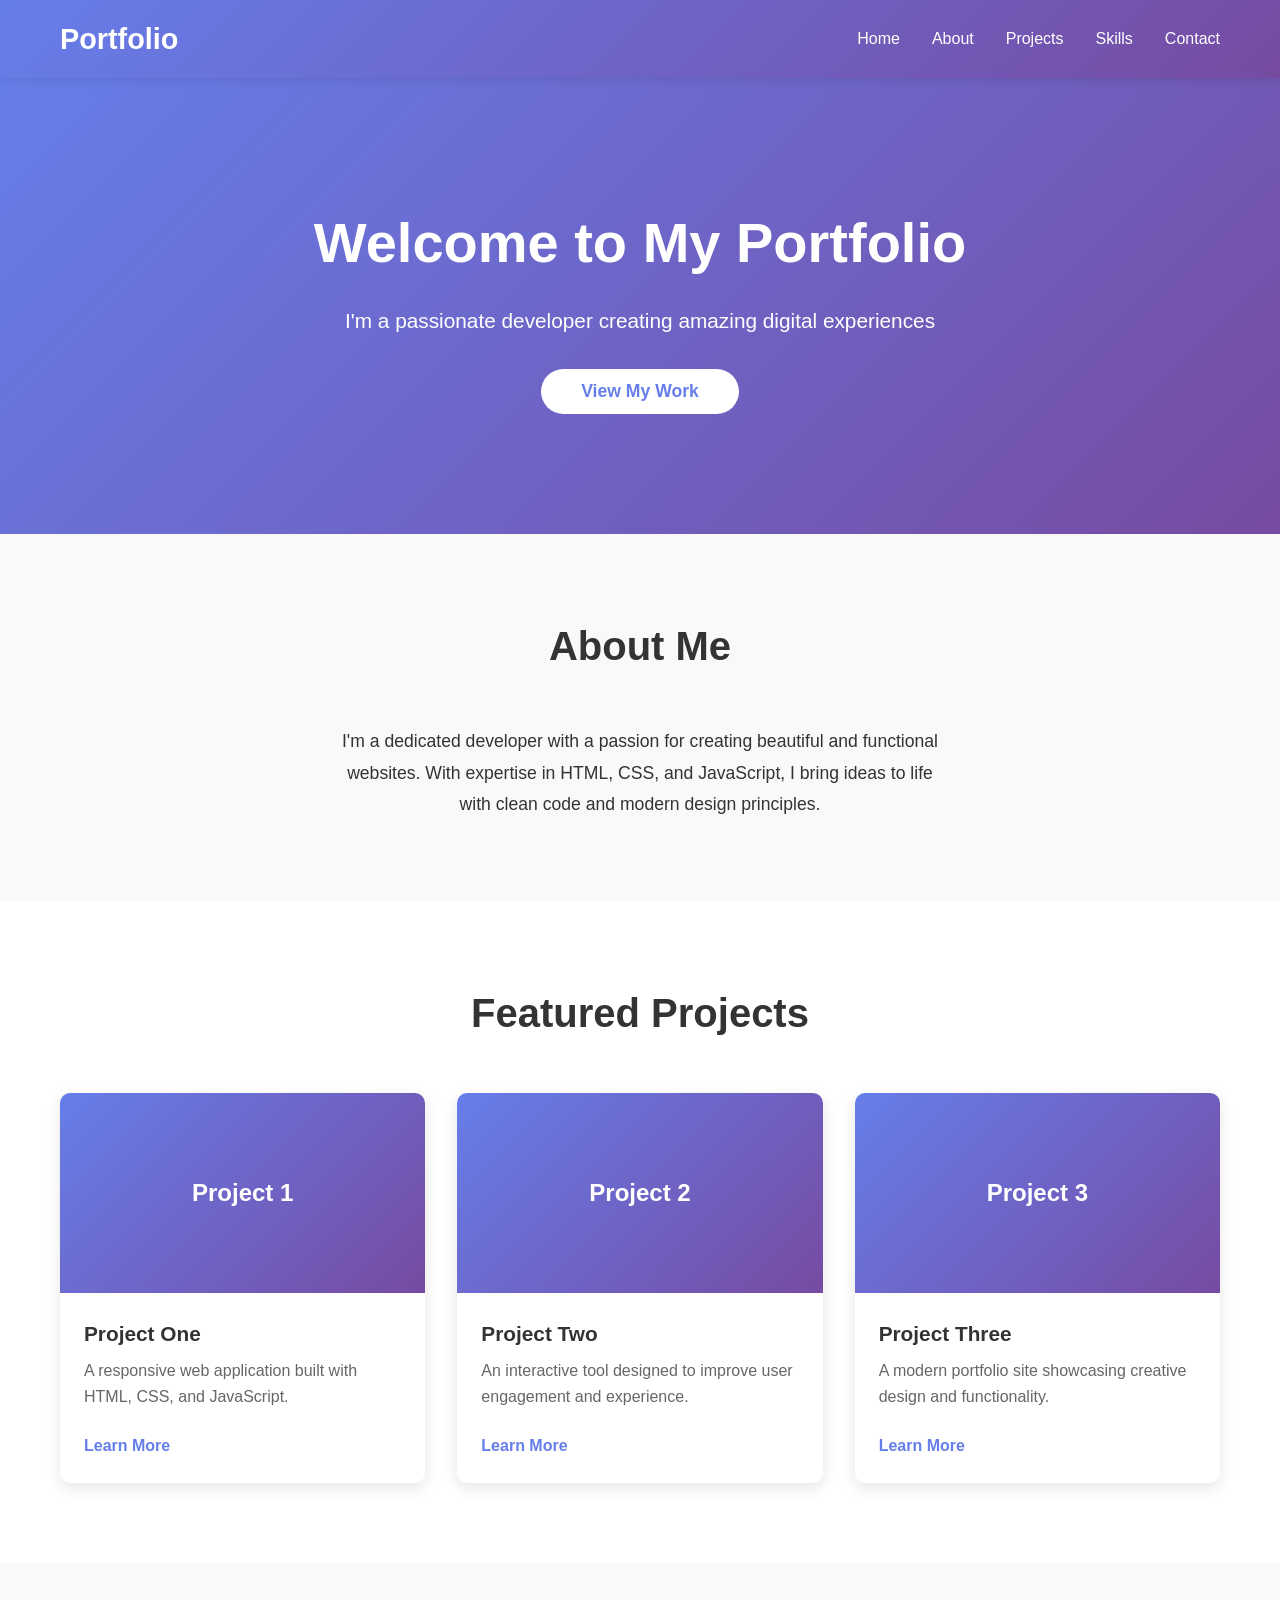
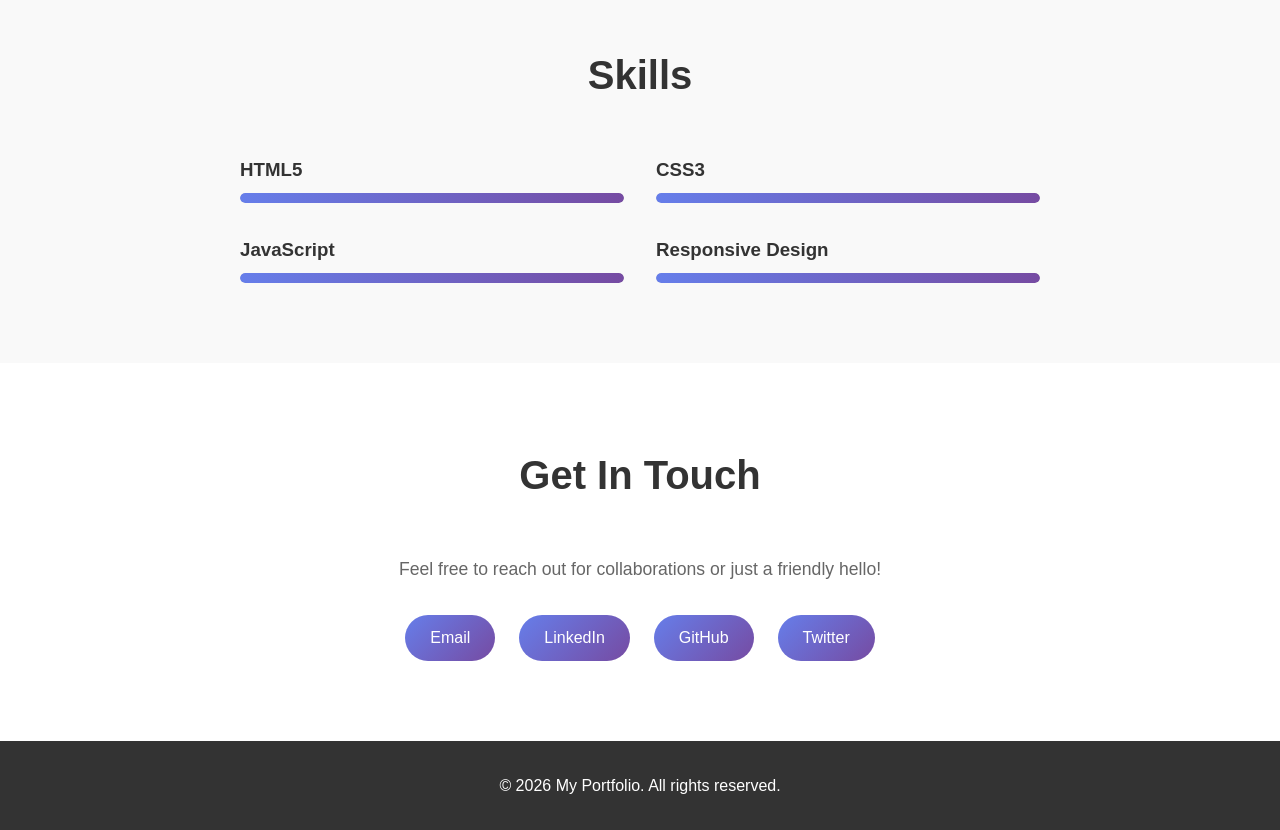
==== index.html @ 60037f85 "template" ====
<!DOCTYPE html>
<html lang="en">
<head>
    <meta charset="UTF-8">
    <meta name="viewport" content="width=device-width, initial-scale=1.0">
    <title>My Portfolio</title>
    <link rel="stylesheet" href="style.css">
</head>
<body>
    <!-- Navigation -->
    <nav class="navbar">
        <div class="container">
            <div class="logo">Portfolio</div>
            <ul class="nav-links">
                <li><a href="#home">Home</a></li>
                <li><a href="#about">About</a></li>
                <li><a href="#projects">Projects</a></li>
                <li><a href="#skills">Skills</a></li>
                <li><a href="#contact">Contact</a></li>
            </ul>
        </div>
    </nav>

    <!-- Hero Section -->
    <section id="home" class="hero">
        <div class="container">
            <div class="hero-content">
                <h1>Welcome to My Portfolio</h1>
                <p>I'm a passionate developer creating amazing digital experiences</p>
                <button class="cta-button">View My Work</button>
            </div>
        </div>
    </section>

    <!-- About Section -->
    <section id="about" class="about">
        <div class="container">
            <h2>About Me</h2>
            <div class="about-content">
                <p>I'm a dedicated developer with a passion for creating beautiful and functional websites. With expertise in HTML, CSS, and JavaScript, I bring ideas to life with clean code and modern design principles.</p>
            </div>
        </div>
    </section>

    <!-- Projects Section -->
    <section id="projects" class="projects">
        <div class="container">
            <h2>Featured Projects</h2>
            <div class="projects-grid">
                <div class="project-card">
                    <div class="project-image">Project 1</div>
                    <h3>Project One</h3>
                    <p>A responsive web application built with HTML, CSS, and JavaScript.</p>
                    <a href="#" class="project-link">Learn More</a>
                </div>
                <div class="project-card">
                    <div class="project-image">Project 2</div>
                    <h3>Project Two</h3>
                    <p>An interactive tool designed to improve user engagement and experience.</p>
                    <a href="#" class="project-link">Learn More</a>
                </div>
                <div class="project-card">
                    <div class="project-image">Project 3</div>
                    <h3>Project Three</h3>
                    <p>A modern portfolio site showcasing creative design and functionality.</p>
                    <a href="#" class="project-link">Learn More</a>
                </div>
            </div>
        </div>
    </section>

    <!-- Skills Section -->
    <section id="skills" class="skills">
        <div class="container">
            <h2>Skills</h2>
            <div class="skills-grid">
                <div class="skill-item">
                    <h3>HTML5</h3>
                    <div class="skill-bar">
                        <div class="skill-progress" style="width: 90%;"></div>
                    </div>
                </div>
                <div class="skill-item">
                    <h3>CSS3</h3>
                    <div class="skill-bar">
                        <div class="skill-progress" style="width: 85%;"></div>
                    </div>
                </div>
                <div class="skill-item">
                    <h3>JavaScript</h3>
                    <div class="skill-bar">
                        <div class="skill-progress" style="width: 80%;"></div>
                    </div>
                </div>
                <div class="skill-item">
                    <h3>Responsive Design</h3>
                    <div class="skill-bar">
                        <div class="skill-progress" style="width: 88%;"></div>
                    </div>
                </div>
            </div>
        </div>
    </section>

    <!-- Contact Section -->
    <section id="contact" class="contact">
        <div class="container">
            <h2>Get In Touch</h2>
            <p>Feel free to reach out for collaborations or just a friendly hello!</p>
            <div class="contact-links">
                <a href="mailto:your@email.com" class="contact-link">Email</a>
                <a href="#" class="contact-link">LinkedIn</a>
                <a href="#" class="contact-link">GitHub</a>
                <a href="#" class="contact-link">Twitter</a>
            </div>
        </div>
    </section>

    <!-- Footer -->
    <footer class="footer">
        <div class="container">
            <p>&copy; 2026 My Portfolio. All rights reserved.</p>
        </div>
    </footer>
</body>
</html>
---- style.css ----
/* General Styles */
* {
    margin: 0;
    padding: 0;
    box-sizing: border-box;
}

body {
    font-family: 'Segoe UI', Tahoma, Geneva, Verdana, sans-serif;
    line-height: 1.6;
    color: #333;
}

.container {
    max-width: 1200px;
    margin: 0 auto;
    padding: 0 20px;
}

/* Navigation */
.navbar {
    background: linear-gradient(135deg, #667eea 0%, #764ba2 100%);
    color: white;
    padding: 1rem 0;
    position: sticky;
    top: 0;
    z-index: 1000;
    box-shadow: 0 2px 10px rgba(0, 0, 0, 0.1);
}

.navbar .container {
    display: flex;
    justify-content: space-between;
    align-items: center;
}

.logo {
    font-size: 1.8rem;
    font-weight: bold;
}

.nav-links {
    display: flex;
    list-style: none;
    gap: 2rem;
}

.nav-links a {
    color: white;
    text-decoration: none;
    transition: opacity 0.3s ease;
}

.nav-links a:hover {
    opacity: 0.8;
}

/* Hero Section */
.hero {
    background: linear-gradient(135deg, #667eea 0%, #764ba2 100%);
    color: white;
    padding: 120px 0;
    text-align: center;
}

.hero-content h1 {
    font-size: 3.5rem;
    margin-bottom: 1rem;
    animation: slideInDown 0.8s ease;
}

.hero-content p {
    font-size: 1.3rem;
    margin-bottom: 2rem;
    animation: slideInUp 0.8s ease 0.2s backwards;
}

.cta-button {
    background: white;
    color: #667eea;
    padding: 12px 40px;
    font-size: 1.1rem;
    border: none;
    border-radius: 50px;
    cursor: pointer;
    font-weight: bold;
    transition: transform 0.3s ease, box-shadow 0.3s ease;
    animation: slideInUp 0.8s ease 0.4s backwards;
}

.cta-button:hover {
    transform: translateY(-3px);
    box-shadow: 0 10px 30px rgba(0, 0, 0, 0.2);
}

/* About Section */
.about {
    padding: 80px 0;
    background: #f9f9f9;
}

.about h2,
.projects h2,
.skills h2,
.contact h2 {
    font-size: 2.5rem;
    margin-bottom: 3rem;
    text-align: center;
    color: #333;
}

.about-content {
    max-width: 600px;
    margin: 0 auto;
    text-align: center;
    font-size: 1.1rem;
    line-height: 1.8;
}

/* Projects Section */
.projects {
    padding: 80px 0;
}

.projects-grid {
    display: grid;
    grid-template-columns: repeat(auto-fit, minmax(300px, 1fr));
    gap: 2rem;
}

.project-card {
    background: white;
    border-radius: 10px;
    overflow: hidden;
    box-shadow: 0 5px 15px rgba(0, 0, 0, 0.1);
    transition: transform 0.3s ease, box-shadow 0.3s ease;
}

.project-card:hover {
    transform: translateY(-10px);
    box-shadow: 0 15px 35px rgba(0, 0, 0, 0.2);
}

.project-image {
    background: linear-gradient(135deg, #667eea 0%, #764ba2 100%);
    color: white;
    height: 200px;
    display: flex;
    align-items: center;
    justify-content: center;
    font-size: 1.5rem;
    font-weight: bold;
}

.project-card h3 {
    padding: 1.5rem 1.5rem 0.5rem;
    font-size: 1.3rem;
    color: #333;
}

.project-card p {
    padding: 0 1.5rem 1.5rem;
    color: #666;
    line-height: 1.6;
}

.project-link {
    display: inline-block;
    margin: 0 1.5rem 1.5rem;
    color: #667eea;
    text-decoration: none;
    font-weight: bold;
    transition: color 0.3s ease;
}

.project-link:hover {
    color: #764ba2;
}

/* Skills Section */
.skills {
    padding: 80px 0;
    background: #f9f9f9;
}

.skills-grid {
    display: grid;
    grid-template-columns: repeat(auto-fit, minmax(250px, 1fr));
    gap: 2rem;
    max-width: 800px;
    margin: 0 auto;
}

.skill-item h3 {
    margin-bottom: 0.5rem;
    color: #333;
}

.skill-bar {
    background: #e0e0e0;
    height: 10px;
    border-radius: 5px;
    overflow: hidden;
}

.skill-progress {
    background: linear-gradient(90deg, #667eea 0%, #764ba2 100%);
    height: 100%;
    border-radius: 5px;
    animation: fillBar 1.5s ease forwards;
}

/* Contact Section */
.contact {
    padding: 80px 0;
    text-align: center;
    background: white;
}

.contact p {
    font-size: 1.1rem;
    margin-bottom: 2rem;
    color: #666;
}

.contact-links {
    display: flex;
    justify-content: center;
    gap: 1.5rem;
    flex-wrap: wrap;
}

.contact-link {
    background: linear-gradient(135deg, #667eea 0%, #764ba2 100%);
    color: white;
    padding: 10px 25px;
    border-radius: 50px;
    text-decoration: none;
    transition: transform 0.3s ease, box-shadow 0.3s ease;
}

.contact-link:hover {
    transform: translateY(-3px);
    box-shadow: 0 10px 25px rgba(102, 126, 234, 0.3);
}

/* Footer */
.footer {
    background: #333;
    color: white;
    text-align: center;
    padding: 2rem 0;
}

/* Animations */
@keyframes slideInDown {
    from {
        opacity: 0;
        transform: translateY(-30px);
    }
    to {
        opacity: 1;
        transform: translateY(0);
    }
}

@keyframes slideInUp {
    from {
        opacity: 0;
        transform: translateY(30px);
    }
    to {
        opacity: 1;
        transform: translateY(0);
    }
}

@keyframes fillBar {
    from {
        width: 0;
    }
    to {
        width: 100%;
    }
}

/* Responsive Design */
@media (max-width: 768px) {
    .hero-content h1 {
        font-size: 2rem;
    }

    .hero-content p {
        font-size: 1rem;
    }

    .nav-links {
        gap: 1rem;
    }

    .about h2,
    .projects h2,
    .skills h2,
    .contact h2 {
        font-size: 2rem;
    }

    .projects-grid {
        grid-template-columns: 1fr;
    }

    .skills-grid {
        grid-template-columns: 1fr;
    }

    .contact-links {
        flex-direction: column;
        align-items: center;
    }

    .contact-link {
        width: 100%;
        max-width: 200px;
    }
}

@media (max-width: 480px) {
    .logo {
        font-size: 1.3rem;
    }

    .nav-links {
        gap: 0.5rem;
        font-size: 0.9rem;
    }

    .hero {
        padding: 60px 0;
    }

    .hero-content h1 {
        font-size: 1.5rem;
    }

    .hero-content p {
        font-size: 0.9rem;
    }
}
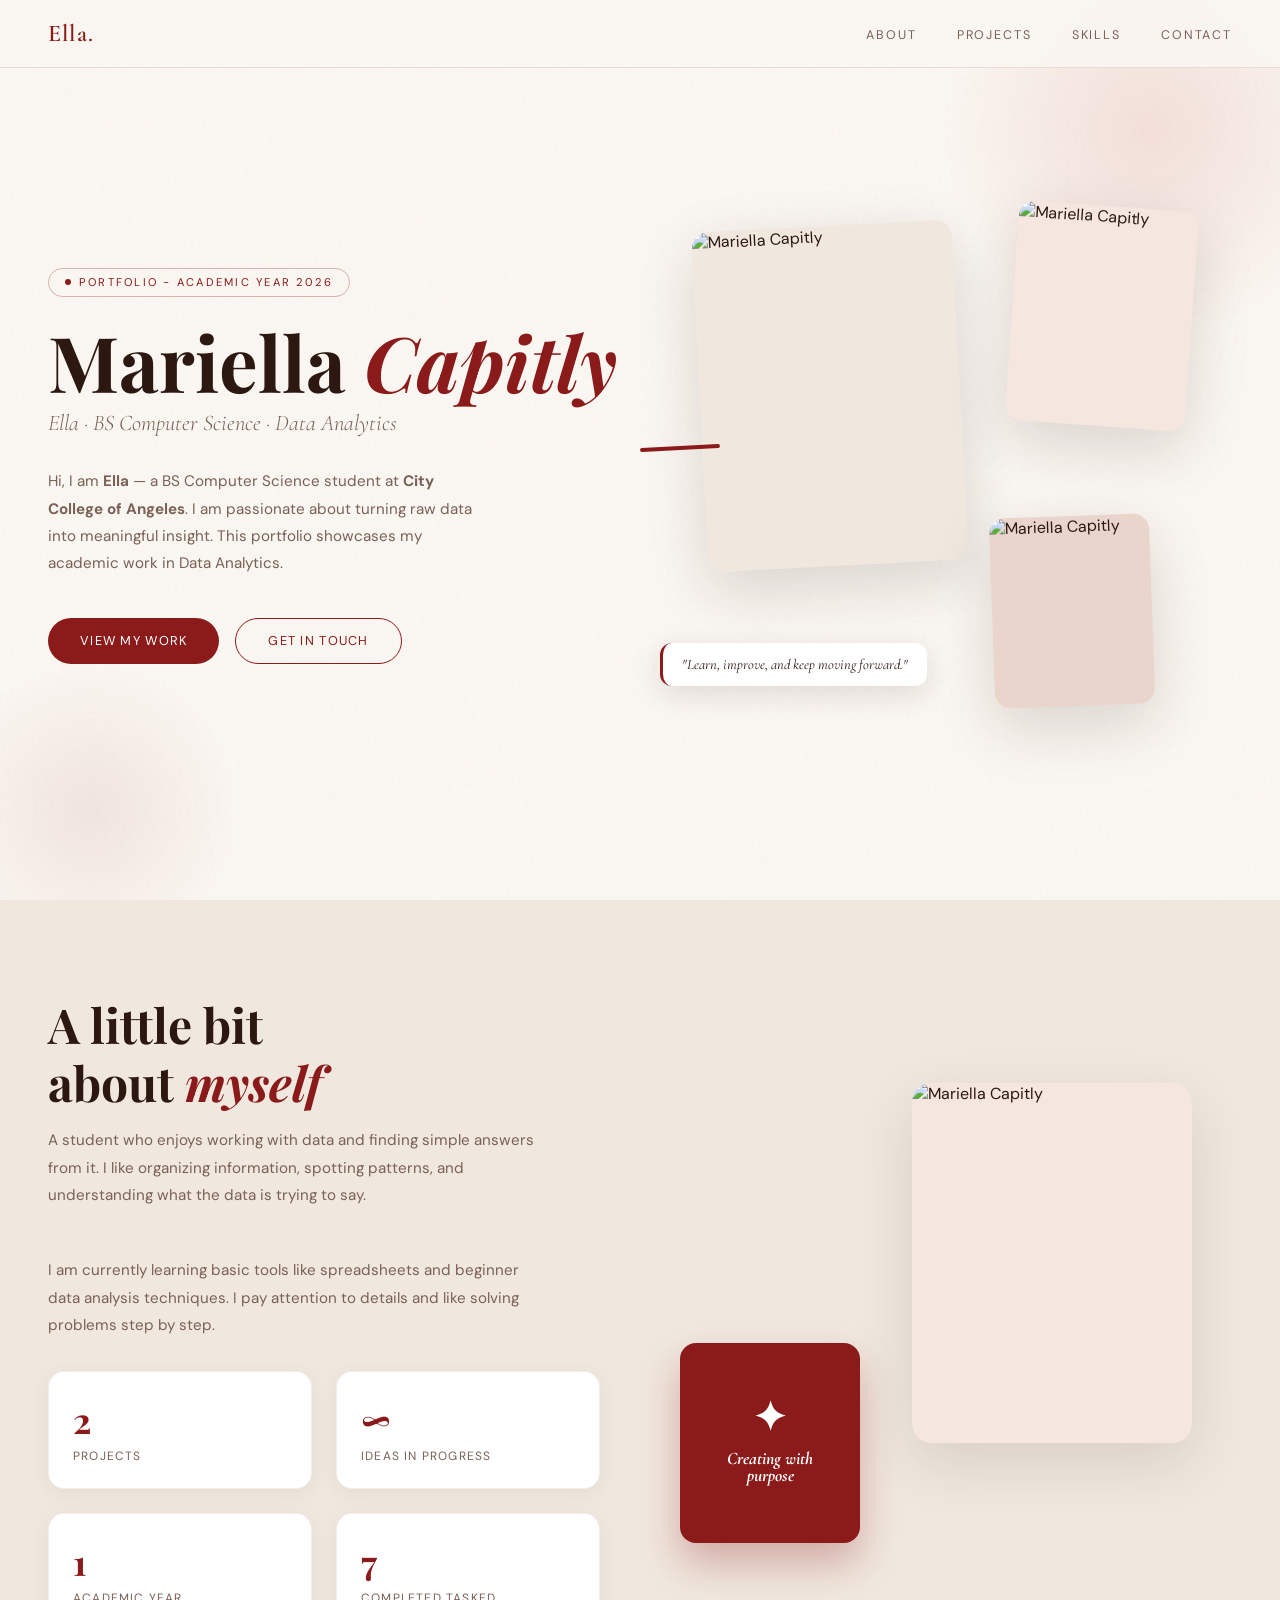
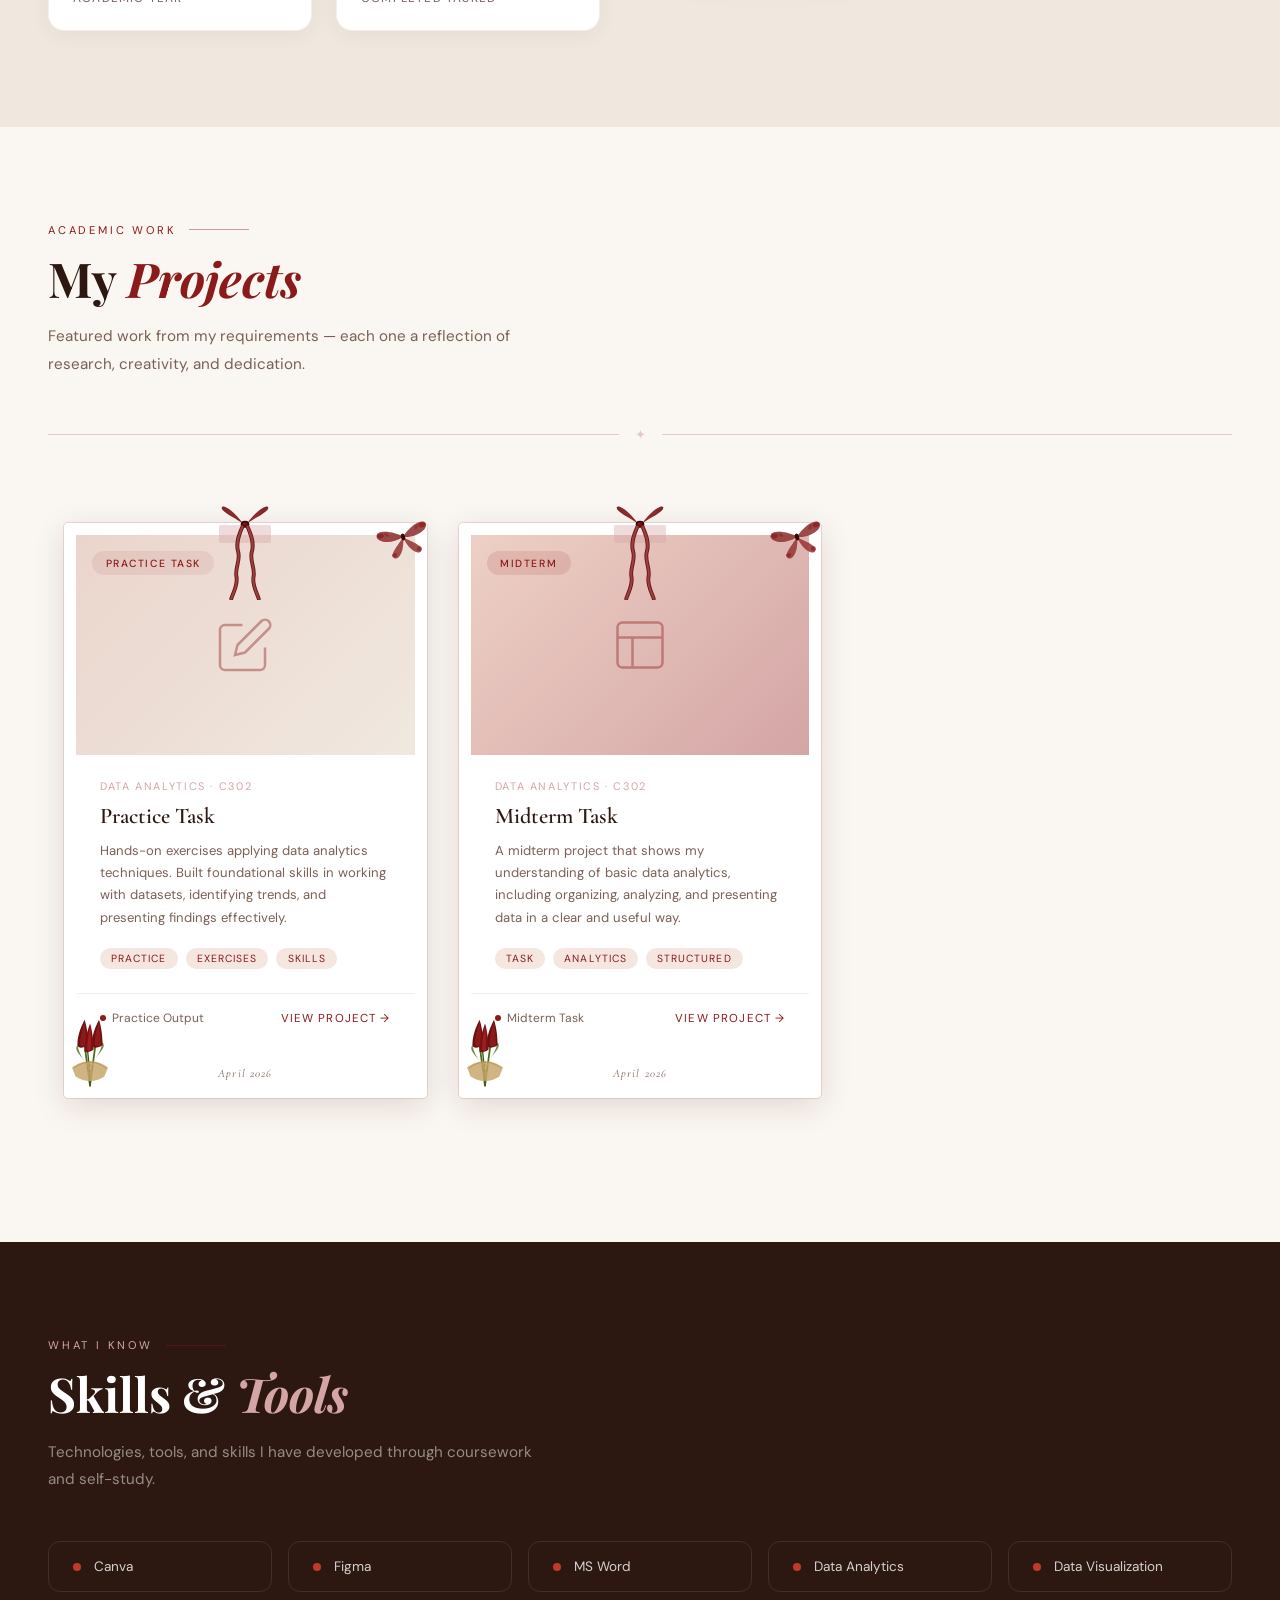
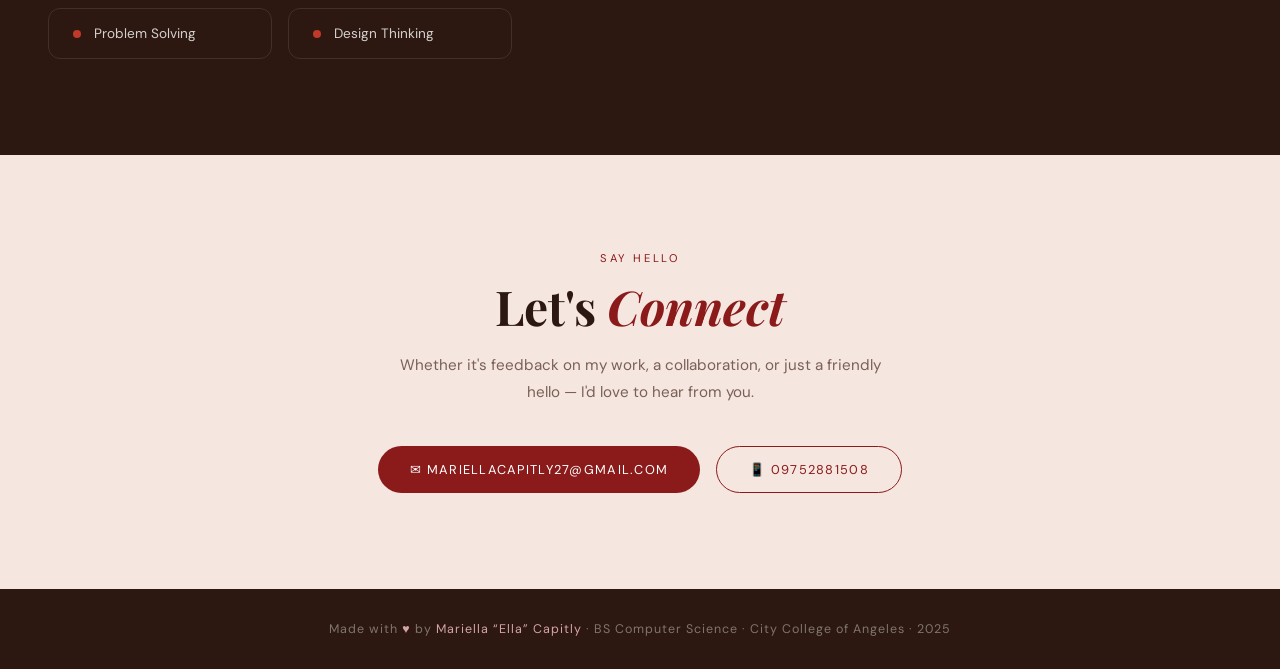
==== commit 0647f899: "potfolio hahaha" ====
--- a/index.html
+++ b/index.html
@@ -1,126 +1,308 @@
 <!DOCTYPE html>
 <html lang="en">
 <head>
-    <meta charset="UTF-8">
-    <meta name="viewport" content="width=device-width, initial-scale=1.0">
-    <title>My Portfolio</title>
-    <link rel="stylesheet" href="style.css">
+  <meta charset="UTF-8">
+  <meta name="viewport" content="width=device-width, initial-scale=1.0">
+  <title>Portfolio - Mariella Capitly</title>
+  <link href="https://fonts.googleapis.com/css2?family=Cormorant+Garamond:ital,wght@0,300;0,400;0,600;1,300;1,400&family=DM+Sans:wght@300;400;500&family=Playfair+Display:ital,wght@0,700;1,500&display=swap" rel="stylesheet">
+  <link rel="stylesheet" href="style.css">
 </head>
 <body>
-    <!-- Navigation -->
-    <nav class="navbar">
-        <div class="container">
-            <div class="logo">Portfolio</div>
-            <ul class="nav-links">
-                <li><a href="#home">Home</a></li>
-                <li><a href="#about">About</a></li>
-                <li><a href="#projects">Projects</a></li>
-                <li><a href="#skills">Skills</a></li>
-                <li><a href="#contact">Contact</a></li>
-            </ul>
+
+<nav>
+  <div class="nav-logo">Ella.</div>
+  <ul class="nav-links">
+    <li><a href="#about">About</a></li>
+    <li><a href="#projects">Projects</a></li>
+    <li><a href="#skills">Skills</a></li>
+    <li><a href="#contact">Contact</a></li>
+  </ul>
+</nav>
+
+<section class="hero">
+  <div class="hero-deco"></div>
+  <div class="hero-deco-2"></div>
+  <div class="hero-left fade-in">
+    <div class="hero-tag">Portfolio - Academic Year 2026</div>
+    <h1 class="hero-name">Mariella <em>Capitly</em></h1>
+    <p class="hero-subtitle">Ella &middot; BS Computer Science &middot; Data Analytics</p>
+    <p class="hero-bio">Hi, I am <strong>Ella</strong> &mdash; a BS Computer Science student at <strong>City College of Angeles</strong>. I am passionate about turning raw data into meaningful insight. This portfolio showcases my academic work in Data Analytics.</p>
+    <div class="hero-cta">
+      <a href="#projects" class="btn-primary">View My Work</a>
+      <a href="#contact" class="btn-outline">Get in Touch</a>
+    </div>
+  </div>
+  <div class="hero-right fade-in">
+    <div class="photo-card photo-card-main">
+      <img src="ella.png" alt="Mariella Capitly" style="width:100%;height:100%;object-fit:cover;object-position:top;">
+    </div>
+    <div class="photo-card photo-card-2">
+      <img src="ella.png" alt="Mariella Capitly" style="width:100%;height:100%;object-fit:cover;object-position:top;">
+    </div>
+    <div class="photo-card photo-card-3">
+      <img src="ella.png" alt="Mariella Capitly" style="width:100%;height:100%;object-fit:cover;object-position:top;">
+    </div>
+    <div class="ribbon"></div>
+    <div class="floating-tag">"Learn, improve, and keep moving forward."</div>
+  </div>
+</section>
+
+<section class="section about" id="about">
+  <div class="fade-in">
+    <h2 class="section-title">A little bit<br>about <em>myself</em></h2>
+    <p class="section-desc">A student who enjoys working with data and finding simple answers from it. I like organizing information, spotting patterns, and understanding what the data is trying to say.</p>
+    <p class="section-desc" style="margin-bottom:0;">I am currently learning basic tools like spreadsheets and beginner data analysis techniques. I pay attention to details and like solving problems step by step.</p>
+    <div class="about-stats">
+      <div class="stat-card"><div class="stat-number">2</div><div class="stat-label">Projects</div></div>
+      <div class="stat-card"><div class="stat-number">&#8734;</div><div class="stat-label">Ideas in Progress</div></div>
+      <div class="stat-card"><div class="stat-number">1</div><div class="stat-label">Academic Year</div></div>
+      <div class="stat-card"><div class="stat-number">7</div><div class="stat-label">Completed Tasked</div></div>
+    </div>
+  </div>
+  <div class="about-image-area fade-in">
+    <div class="about-card-big">
+      <img src="ella.png" alt="Mariella Capitly" style="width:100%;height:100%;object-fit:cover;object-position:top;border-radius:20px;">
+    </div>
+    <div class="about-card-small">
+      <div class="big-text">&#10022;</div>
+      <div class="big-text" style="font-size:1.1rem;margin-top:0.5rem;font-family:Cormorant Garamond,serif;font-style:italic;">Creating with purpose</div>
+    </div>
+  </div>
+</section>
+
+<section class="section" id="projects">
+  <div class="fade-in">
+    <div class="section-label">Academic Work</div>
+    <h2 class="section-title">My <em>Projects</em></h2>
+    <p class="section-desc">Featured work from my requirements &mdash; each one a reflection of research, creativity, and dedication.</p>
+  </div>
+  <div class="divider"><span class="divider-icon">&#10022;</span></div>
+
+  <div class="projects-grid">
+
+    <!-- PRACTICE TASK CARD -->
+    <div class="project-card fade-in">
+
+      <!-- TAPE -->
+      <div class="tape"></div>
+
+      <!-- ORGANZA BOW with long wavy tails -->
+      <svg class="bow" viewBox="0 0 70 110" fill="none" xmlns="http://www.w3.org/2000/svg">
+        <path d="M33 22 C26 15 6 8 8 2 C10 -1 22 6 33 22Z" fill="#6B0F0F" opacity="0.95"/>
+        <path d="M33 22 C26 15 6 8 8 2 C10 -1 22 6 33 22Z" fill="#D4707070" opacity="0.3"/>
+        <path d="M33 22 C28 17 14 11 15 6 C16 4 23 9 33 22Z" fill="#C04040" opacity="0.2"/>
+        <path d="M37 22 C44 15 64 8 62 2 C60 -1 48 6 37 22Z" fill="#6B0F0F" opacity="0.95"/>
+        <path d="M37 22 C44 15 64 8 62 2 C60 -1 48 6 37 22Z" fill="#D4707070" opacity="0.3"/>
+        <path d="M37 22 C42 17 56 11 55 6 C54 4 47 9 37 22Z" fill="#C04040" opacity="0.2"/>
+        <ellipse cx="35" cy="22" rx="5" ry="4" fill="#3A0606"/>
+        <ellipse cx="35" cy="22" rx="3" ry="2.5" fill="#6B0F0F"/>
+        <ellipse cx="34.2" cy="21.2" rx="1.2" ry="0.8" fill="#B03030" opacity="0.5"/>
+        <!-- Left wavy tail -->
+        <path d="M32 25 C28 34 24 44 27 54 C30 64 23 73 25 83 C27 93 21 102 19 109" stroke="#6B0F0F" stroke-width="4.5" stroke-linecap="round" fill="none"/>
+        <path d="M32 25 C28 34 24 44 27 54 C30 64 23 73 25 83 C27 93 21 102 19 109" stroke="#E8A0A0" stroke-width="2.5" stroke-linecap="round" fill="none" opacity="0.35"/>
+        <!-- Right wavy tail -->
+        <path d="M38 25 C42 34 46 44 43 54 C40 64 47 73 45 83 C43 93 49 102 51 109" stroke="#6B0F0F" stroke-width="4.5" stroke-linecap="round" fill="none"/>
+        <path d="M38 25 C42 34 46 44 43 54 C40 64 47 73 45 83 C43 93 49 102 51 109" stroke="#E8A0A0" stroke-width="2.5" stroke-linecap="round" fill="none" opacity="0.35"/>
+      </svg>
+
+      <!-- BUTTERFLY top-right -->
+      <svg class="butterfly" viewBox="0 0 70 60" fill="none" xmlns="http://www.w3.org/2000/svg">
+        <path d="M35 30 C28 22 10 14 6 20 C2 26 16 36 35 30Z" fill="#6B0F0F" opacity="0.9"/>
+        <path d="M35 30 C28 22 10 14 6 20 C2 26 16 36 35 30Z" fill="#E8A0A0" opacity="0.3"/>
+        <ellipse cx="10" cy="22" rx="4" ry="3" fill="#8B1A1A" opacity="0.7"/>
+        <path d="M20 24 C18 20 14 18 15 22 C16 26 20 26 20 24Z" fill="#8B1A1A" opacity="0.5"/>
+        <path d="M35 30 C42 22 60 14 64 20 C68 26 54 36 35 30Z" fill="#6B0F0F" opacity="0.9"/>
+        <path d="M35 30 C42 22 60 14 64 20 C68 26 54 36 35 30Z" fill="#E8A0A0" opacity="0.3"/>
+        <ellipse cx="60" cy="22" rx="4" ry="3" fill="#8B1A1A" opacity="0.7"/>
+        <path d="M50 24 C52 20 56 18 55 22 C54 26 50 26 50 24Z" fill="#8B1A1A" opacity="0.5"/>
+        <path d="M35 30 C30 36 16 44 18 50 C20 56 32 50 35 30Z" fill="#7B1111" opacity="0.85"/>
+        <path d="M35 30 C30 36 16 44 18 50 C20 56 32 50 35 30Z" fill="#E8A0A0" opacity="0.25"/>
+        <ellipse cx="20" cy="48" rx="3" ry="2.5" fill="#8B1A1A" opacity="0.6"/>
+        <path d="M35 30 C40 36 54 44 52 50 C50 56 38 50 35 30Z" fill="#7B1111" opacity="0.85"/>
+        <path d="M35 30 C40 36 54 44 52 50 C50 56 38 50 35 30Z" fill="#E8A0A0" opacity="0.25"/>
+        <ellipse cx="50" cy="48" rx="3" ry="2.5" fill="#8B1A1A" opacity="0.6"/>
+        <ellipse cx="35" cy="30" rx="2.5" ry="4" fill="#3A0606"/>
+        <path d="M34 27 C32 24 30 22" stroke="#3A0606" stroke-width="1" stroke-linecap="round" fill="none"/>
+        <path d="M36 27 C38 24 40 22" stroke="#3A0606" stroke-width="1" stroke-linecap="round" fill="none"/>
+      </svg>
+
+      <!-- TULIP BOUQUET bottom-left -->
+      <svg class="bouquet" viewBox="0 0 80 100" fill="none" xmlns="http://www.w3.org/2000/svg">
+        <path d="M40 95 C38 80 36 65 34 50" stroke="#4A6B1A" stroke-width="2" stroke-linecap="round" fill="none"/>
+        <path d="M40 95 C42 80 44 65 46 50" stroke="#4A6B1A" stroke-width="2" stroke-linecap="round" fill="none"/>
+        <path d="M40 95 C40 78 38 62 36 45" stroke="#3A5A12" stroke-width="1.5" stroke-linecap="round" fill="none"/>
+        <path d="M34 68 C28 60 22 55 26 50 C28 60 32 65 34 68Z" fill="#4A6B1A" opacity="0.8"/>
+        <path d="M46 65 C52 57 58 52 54 47 C52 57 48 62 46 65Z" fill="#4A6B1A" opacity="0.8"/>
+        <path d="M26 50 C26 38 31 28 34 22 C36 28 38 38 38 50 C36 52 32 53 30 53 C28 53 26 52 26 50Z" fill="#6B0F0F"/>
+        <path d="M29 50 C29 40 32 30 34 24 C35 30 36 40 36 50 C35 51 34 52 34 52 C33 52 30 51 29 50Z" fill="#8B1A1A"/>
+        <path d="M42 50 C42 38 47 28 50 22 C52 28 54 38 54 50 C52 52 48 53 46 53 C44 53 42 52 42 50Z" fill="#6B0F0F"/>
+        <path d="M45 50 C45 40 48 30 50 24 C51 30 52 40 52 50 C51 51 50 52 50 52 C49 52 46 51 45 50Z" fill="#8B1A1A"/>
+        <path d="M34 55 C34 43 38 32 40 26 C42 32 44 43 44 55 C42 57 38 58 36 58 C34 58 33 57 34 55Z" fill="#7B1111"/>
+        <path d="M37 55 C37 45 39 34 40 28 C41 34 41 45 41 55 C40.5 56 40 57 40 57 C39.5 57 38 56 37 55Z" fill="#9B2020"/>
+        <path d="M20 75 C26 70 34 68 40 68 C46 68 54 70 60 75 L56 85 C52 88 46 90 40 90 C34 90 28 88 24 85Z" fill="#C8A96E" opacity="0.85"/>
+        <path d="M22 76 C28 71 35 69 40 69 C45 69 52 71 58 76" stroke="#A08040" stroke-width="1" fill="none" opacity="0.6"/>
+        <path d="M40 68 L40 90" stroke="#A08040" stroke-width="1" fill="none" opacity="0.4"/>
+        <path d="M38 78 C36 76 38 72 40 72 C42 72 44 76 42 78 C41 80 39 80 38 78Z" stroke="#A08040" stroke-width="1" fill="none" opacity="0.5"/>
+      </svg>
+
+      <div class="project-thumb project-thumb-alt">
+        <svg class="project-thumb-icon" viewBox="0 0 24 24" stroke-width="1">
+          <path d="M11 4H4a2 2 0 00-2 2v14a2 2 0 002 2h14a2 2 0 002-2v-7"/>
+          <path d="M18.5 2.5a2.121 2.121 0 013 3L12 15l-4 1 1-4 9.5-9.5z"/>
+        </svg>
+        <span class="project-badge badge-mini">Practice Task</span>
+      </div>
+      <div class="project-body">
+        <div class="project-course">Data Analytics &middot; C302</div>
+        <h3 class="project-title">Practice Task</h3>
+        <p class="project-desc">Hands-on exercises applying data analytics techniques. Built foundational skills in working with datasets, identifying trends, and presenting findings effectively.</p>
+        <div class="project-tags">
+          <span class="tag">Practice</span>
+          <span class="tag">Exercises</span>
+          <span class="tag">Skills</span>
         </div>
-    </nav>
-
-    <!-- Hero Section -->
-    <section id="home" class="hero">
-        <div class="container">
-            <div class="hero-content">
-                <h1>Welcome to My Portfolio</h1>
-                <p>I'm a passionate developer creating amazing digital experiences</p>
-                <button class="cta-button">View My Work</button>
-            </div>
+      </div>
+      <div class="project-footer">
+        <div class="project-score"><div class="score-dot"></div> Practice Output</div>
+        <a href="practice.html" class="view-btn">View Project &rarr;</a>
+      </div>
+      <div class="polaroid-date">April 2026</div>
+    </div>
+
+    <!-- MIDTERM TASK CARD -->
+    <div class="project-card fade-in">
+
+      <div class="tape"></div>
+
+      <!-- ORGANZA BOW -->
+      <svg class="bow" viewBox="0 0 70 110" fill="none" xmlns="http://www.w3.org/2000/svg">
+        <path d="M33 22 C26 15 6 8 8 2 C10 -1 22 6 33 22Z" fill="#6B0F0F" opacity="0.95"/>
+        <path d="M33 22 C26 15 6 8 8 2 C10 -1 22 6 33 22Z" fill="#D4707070" opacity="0.3"/>
+        <path d="M33 22 C28 17 14 11 15 6 C16 4 23 9 33 22Z" fill="#C04040" opacity="0.2"/>
+        <path d="M37 22 C44 15 64 8 62 2 C60 -1 48 6 37 22Z" fill="#6B0F0F" opacity="0.95"/>
+        <path d="M37 22 C44 15 64 8 62 2 C60 -1 48 6 37 22Z" fill="#D4707070" opacity="0.3"/>
+        <path d="M37 22 C42 17 56 11 55 6 C54 4 47 9 37 22Z" fill="#C04040" opacity="0.2"/>
+        <ellipse cx="35" cy="22" rx="5" ry="4" fill="#3A0606"/>
+        <ellipse cx="35" cy="22" rx="3" ry="2.5" fill="#6B0F0F"/>
+        <ellipse cx="34.2" cy="21.2" rx="1.2" ry="0.8" fill="#B03030" opacity="0.5"/>
+        <path d="M32 25 C28 34 24 44 27 54 C30 64 23 73 25 83 C27 93 21 102 19 109" stroke="#6B0F0F" stroke-width="4.5" stroke-linecap="round" fill="none"/>
+        <path d="M32 25 C28 34 24 44 27 54 C30 64 23 73 25 83 C27 93 21 102 19 109" stroke="#E8A0A0" stroke-width="2.5" stroke-linecap="round" fill="none" opacity="0.35"/>
+        <path d="M38 25 C42 34 46 44 43 54 C40 64 47 73 45 83 C43 93 49 102 51 109" stroke="#6B0F0F" stroke-width="4.5" stroke-linecap="round" fill="none"/>
+        <path d="M38 25 C42 34 46 44 43 54 C40 64 47 73 45 83 C43 93 49 102 51 109" stroke="#E8A0A0" stroke-width="2.5" stroke-linecap="round" fill="none" opacity="0.35"/>
+      </svg>
+
+      <!-- BUTTERFLY -->
+      <svg class="butterfly" viewBox="0 0 70 60" fill="none" xmlns="http://www.w3.org/2000/svg">
+        <path d="M35 30 C28 22 10 14 6 20 C2 26 16 36 35 30Z" fill="#6B0F0F" opacity="0.9"/>
+        <path d="M35 30 C28 22 10 14 6 20 C2 26 16 36 35 30Z" fill="#E8A0A0" opacity="0.3"/>
+        <ellipse cx="10" cy="22" rx="4" ry="3" fill="#8B1A1A" opacity="0.7"/>
+        <path d="M20 24 C18 20 14 18 15 22 C16 26 20 26 20 24Z" fill="#8B1A1A" opacity="0.5"/>
+        <path d="M35 30 C42 22 60 14 64 20 C68 26 54 36 35 30Z" fill="#6B0F0F" opacity="0.9"/>
+        <path d="M35 30 C42 22 60 14 64 20 C68 26 54 36 35 30Z" fill="#E8A0A0" opacity="0.3"/>
+        <ellipse cx="60" cy="22" rx="4" ry="3" fill="#8B1A1A" opacity="0.7"/>
+        <path d="M50 24 C52 20 56 18 55 22 C54 26 50 26 50 24Z" fill="#8B1A1A" opacity="0.5"/>
+        <path d="M35 30 C30 36 16 44 18 50 C20 56 32 50 35 30Z" fill="#7B1111" opacity="0.85"/>
+        <path d="M35 30 C30 36 16 44 18 50 C20 56 32 50 35 30Z" fill="#E8A0A0" opacity="0.25"/>
+        <ellipse cx="20" cy="48" rx="3" ry="2.5" fill="#8B1A1A" opacity="0.6"/>
+        <path d="M35 30 C40 36 54 44 52 50 C50 56 38 50 35 30Z" fill="#7B1111" opacity="0.85"/>
+        <path d="M35 30 C40 36 54 44 52 50 C50 56 38 50 35 30Z" fill="#E8A0A0" opacity="0.25"/>
+        <ellipse cx="50" cy="48" rx="3" ry="2.5" fill="#8B1A1A" opacity="0.6"/>
+        <ellipse cx="35" cy="30" rx="2.5" ry="4" fill="#3A0606"/>
+        <path d="M34 27 C32 24 30 22" stroke="#3A0606" stroke-width="1" stroke-linecap="round" fill="none"/>
+        <path d="M36 27 C38 24 40 22" stroke="#3A0606" stroke-width="1" stroke-linecap="round" fill="none"/>
+      </svg>
+
+      <!-- TULIP BOUQUET -->
+      <svg class="bouquet" viewBox="0 0 80 100" fill="none" xmlns="http://www.w3.org/2000/svg">
+        <path d="M40 95 C38 80 36 65 34 50" stroke="#4A6B1A" stroke-width="2" stroke-linecap="round" fill="none"/>
+        <path d="M40 95 C42 80 44 65 46 50" stroke="#4A6B1A" stroke-width="2" stroke-linecap="round" fill="none"/>
+        <path d="M40 95 C40 78 38 62 36 45" stroke="#3A5A12" stroke-width="1.5" stroke-linecap="round" fill="none"/>
+        <path d="M34 68 C28 60 22 55 26 50 C28 60 32 65 34 68Z" fill="#4A6B1A" opacity="0.8"/>
+        <path d="M46 65 C52 57 58 52 54 47 C52 57 48 62 46 65Z" fill="#4A6B1A" opacity="0.8"/>
+        <path d="M26 50 C26 38 31 28 34 22 C36 28 38 38 38 50 C36 52 32 53 30 53 C28 53 26 52 26 50Z" fill="#6B0F0F"/>
+        <path d="M29 50 C29 40 32 30 34 24 C35 30 36 40 36 50 C35 51 34 52 34 52 C33 52 30 51 29 50Z" fill="#8B1A1A"/>
+        <path d="M42 50 C42 38 47 28 50 22 C52 28 54 38 54 50 C52 52 48 53 46 53 C44 53 42 52 42 50Z" fill="#6B0F0F"/>
+        <path d="M45 50 C45 40 48 30 50 24 C51 30 52 40 52 50 C51 51 50 52 50 52 C49 52 46 51 45 50Z" fill="#8B1A1A"/>
+        <path d="M34 55 C34 43 38 32 40 26 C42 32 44 43 44 55 C42 57 38 58 36 58 C34 58 33 57 34 55Z" fill="#7B1111"/>
+        <path d="M37 55 C37 45 39 34 40 28 C41 34 41 45 41 55 C40.5 56 40 57 40 57 C39.5 57 38 56 37 55Z" fill="#9B2020"/>
+        <path d="M20 75 C26 70 34 68 40 68 C46 68 54 70 60 75 L56 85 C52 88 46 90 40 90 C34 90 28 88 24 85Z" fill="#C8A96E" opacity="0.85"/>
+        <path d="M22 76 C28 71 35 69 40 69 C45 69 52 71 58 76" stroke="#A08040" stroke-width="1" fill="none" opacity="0.6"/>
+        <path d="M40 68 L40 90" stroke="#A08040" stroke-width="1" fill="none" opacity="0.4"/>
+        <path d="M38 78 C36 76 38 72 40 72 C42 72 44 76 42 78 C41 80 39 80 38 78Z" stroke="#A08040" stroke-width="1" fill="none" opacity="0.5"/>
+      </svg>
+
+      <div class="project-thumb project-thumb-midterm" style="background: linear-gradient(135deg, #EDD0C5, #D4A5A5);">
+        <svg class="project-thumb-icon" viewBox="0 0 24 24" stroke-width="1">
+          <rect x="3" y="3" width="18" height="18" rx="2"/>
+          <path d="M3 9h18M9 21V9"/>
+        </svg>
+        <span class="project-badge badge-midterm">Midterm</span>
+      </div>
+      <div class="project-body">
+        <div class="project-course">Data Analytics &middot; C302</div>
+        <h3 class="project-title">Midterm Task</h3>
+        <p class="project-desc">A midterm project that shows my understanding of basic data analytics, including organizing, analyzing, and presenting data in a clear and useful way.</p>
+        <div class="project-tags">
+          <span class="tag">Task</span>
+          <span class="tag">Analytics</span>
+          <span class="tag">Structured</span>
         </div>
-    </section>
-
-    <!-- About Section -->
-    <section id="about" class="about">
-        <div class="container">
-            <h2>About Me</h2>
-            <div class="about-content">
-                <p>I'm a dedicated developer with a passion for creating beautiful and functional websites. With expertise in HTML, CSS, and JavaScript, I bring ideas to life with clean code and modern design principles.</p>
-            </div>
-        </div>
-    </section>
-
-    <!-- Projects Section -->
-    <section id="projects" class="projects">
-        <div class="container">
-            <h2>Featured Projects</h2>
-            <div class="projects-grid">
-                <div class="project-card">
-                    <div class="project-image">Project 1</div>
-                    <h3>Project One</h3>
-                    <p>A responsive web application built with HTML, CSS, and JavaScript.</p>
-                    <a href="#" class="project-link">Learn More</a>
-                </div>
-                <div class="project-card">
-                    <div class="project-image">Project 2</div>
-                    <h3>Project Two</h3>
-                    <p>An interactive tool designed to improve user engagement and experience.</p>
-                    <a href="#" class="project-link">Learn More</a>
-                </div>
-                <div class="project-card">
-                    <div class="project-image">Project 3</div>
-                    <h3>Project Three</h3>
-                    <p>A modern portfolio site showcasing creative design and functionality.</p>
-                    <a href="#" class="project-link">Learn More</a>
-                </div>
-            </div>
-        </div>
-    </section>
-
-    <!-- Skills Section -->
-    <section id="skills" class="skills">
-        <div class="container">
-            <h2>Skills</h2>
-            <div class="skills-grid">
-                <div class="skill-item">
-                    <h3>HTML5</h3>
-                    <div class="skill-bar">
-                        <div class="skill-progress" style="width: 90%;"></div>
-                    </div>
-                </div>
-                <div class="skill-item">
-                    <h3>CSS3</h3>
-                    <div class="skill-bar">
-                        <div class="skill-progress" style="width: 85%;"></div>
-                    </div>
-                </div>
-                <div class="skill-item">
-                    <h3>JavaScript</h3>
-                    <div class="skill-bar">
-                        <div class="skill-progress" style="width: 80%;"></div>
-                    </div>
-                </div>
-                <div class="skill-item">
-                    <h3>Responsive Design</h3>
-                    <div class="skill-bar">
-                        <div class="skill-progress" style="width: 88%;"></div>
-                    </div>
-                </div>
-            </div>
-        </div>
-    </section>
-
-    <!-- Contact Section -->
-    <section id="contact" class="contact">
-        <div class="container">
-            <h2>Get In Touch</h2>
-            <p>Feel free to reach out for collaborations or just a friendly hello!</p>
-            <div class="contact-links">
-                <a href="mailto:your@email.com" class="contact-link">Email</a>
-                <a href="#" class="contact-link">LinkedIn</a>
-                <a href="#" class="contact-link">GitHub</a>
-                <a href="#" class="contact-link">Twitter</a>
-            </div>
-        </div>
-    </section>
-
-    <!-- Footer -->
-    <footer class="footer">
-        <div class="container">
-            <p>&copy; 2026 My Portfolio. All rights reserved.</p>
-        </div>
-    </footer>
+      </div>
+      <div class="project-footer">
+        <div class="project-score"><div class="score-dot"></div> Midterm Task</div>
+        <a href="midterm.html" class="view-btn">View Project &rarr;</a>
+      </div>
+      <div class="polaroid-date">April 2026</div>
+    </div>
+
+  </div>
+</section>
+
+<section class="section skills-section" id="skills">
+  <div class="fade-in">
+    <div class="section-label">What I Know</div>
+    <h2 class="section-title">Skills &amp; <em>Tools</em></h2>
+    <p class="section-desc">Technologies, tools, and skills I have developed through coursework and self-study.</p>
+  </div>
+  <div class="skills-grid fade-in">
+    <div class="skill-pill"><div class="skill-dot"></div><span class="skill-name">Canva</span></div>
+    <div class="skill-pill"><div class="skill-dot"></div><span class="skill-name">Figma</span></div>
+    <div class="skill-pill"><div class="skill-dot"></div><span class="skill-name">MS Word</span></div>
+    <div class="skill-pill"><div class="skill-dot"></div><span class="skill-name">Data Analytics</span></div>
+    <div class="skill-pill"><div class="skill-dot"></div><span class="skill-name">Data Visualization</span></div>
+    <div class="skill-pill"><div class="skill-dot"></div><span class="skill-name">Problem Solving</span></div>
+    <div class="skill-pill"><div class="skill-dot"></div><span class="skill-name">Design Thinking</span></div>
+  </div>
+</section>
+
+<section class="section contact" id="contact">
+  <div class="fade-in">
+    <div class="section-label">Say Hello</div>
+    <h2 class="section-title">Let&#39;s <em>Connect</em></h2>
+    <p class="section-desc">Whether it&#39;s feedback on my work, a collaboration, or just a friendly hello &mdash; I&#39;d love to hear from you.</p>
+    <div class="contact-links">
+      <a href="mailto:mariellacapitly27&#64;gmail.com" class="btn-primary">&#9993; mariellacapitly27&#64;gmail.com</a>
+      <a href="tel:09752881508" class="btn-outline">&#128241; 09752881508</a>
+    </div>
+  </div>
+</section>
+
+<footer>
+  Made with <span>&#9829;</span> by <span>Mariella &ldquo;Ella&rdquo; Capitly</span> &middot; BS Computer Science &middot; City College of Angeles &middot; 2025
+</footer>
+
+<script>
+  document.querySelectorAll('.hero .fade-in').forEach(function(el) { el.classList.add('visible'); });
+  var observer = new IntersectionObserver(function(entries) {
+    entries.forEach(function(entry, i) {
+      if (entry.isIntersecting) {
+        setTimeout(function() { entry.target.classList.add('visible'); }, i * 80);
+        observer.unobserve(entry.target);
+      }
+    });
+  }, { threshold: 0.1 });
+  document.querySelectorAll('.section .fade-in').forEach(function(el) { observer.observe(el); });
+</script>
+
 </body>
-</html>
+</html>
--- a/style.css
+++ b/style.css
@@ -1,348 +1,834 @@
-/* General Styles */
-* {
-    margin: 0;
-    padding: 0;
-    box-sizing: border-box;
+/* ── ROOT VARIABLES ── */
+:root {
+  --crimson: #8B1A1A;
+  --rose: #C0392B;
+  --blush: #F5E6E0;
+  --cream: #FAF6F1;
+  --parchment: #F0E8DF;
+  --deep: #2C1810;
+  --muted: #7A6056;
+  --accent: #D4A5A5;
+  --white: #FFFFFF;
+}
+
+*, *::before, *::after {
+  box-sizing: border-box;
+  margin: 0;
+  padding: 0;
+}
+
+html {
+  scroll-behavior: smooth;
 }
 
 body {
-    font-family: 'Segoe UI', Tahoma, Geneva, Verdana, sans-serif;
-    line-height: 1.6;
-    color: #333;
-}
-
-.container {
-    max-width: 1200px;
-    margin: 0 auto;
-    padding: 0 20px;
-}
-
-/* Navigation */
-.navbar {
-    background: linear-gradient(135deg, #667eea 0%, #764ba2 100%);
-    color: white;
-    padding: 1rem 0;
-    position: sticky;
-    top: 0;
-    z-index: 1000;
-    box-shadow: 0 2px 10px rgba(0, 0, 0, 0.1);
-}
-
-.navbar .container {
-    display: flex;
-    justify-content: space-between;
-    align-items: center;
-}
-
-.logo {
-    font-size: 1.8rem;
-    font-weight: bold;
+  font-family: 'DM Sans', sans-serif;
+  background: var(--cream);
+  color: var(--deep);
+  overflow-x: hidden;
+}
+
+/* ── NOISE TEXTURE OVERLAY ── */
+body::before {
+  content: '';
+  position: fixed;
+  inset: 0;
+  background-image: url("data:image/svg+xml,%3Csvg viewBox='0 0 256 256' xmlns='http://www.w3.org/2000/svg'%3E%3Cfilter id='noise'%3E%3CfeTurbulence type='fractalNoise' baseFrequency='0.9' numOctaves='4' stitchTiles='stitch'/%3E%3C/filter%3E%3Crect width='100%25' height='100%25' filter='url(%23noise)' opacity='0.04'/%3E%3C/svg%3E");
+  pointer-events: none;
+  z-index: 0;
+  opacity: 0.5;
+}
+
+/* ── NAV ── */
+nav {
+  position: fixed;
+  top: 0;
+  left: 0;
+  right: 0;
+  z-index: 100;
+  display: flex;
+  justify-content: space-between;
+  align-items: center;
+  padding: 1.2rem 3rem;
+  background: rgba(250, 246, 241, 0.85);
+  backdrop-filter: blur(12px);
+  border-bottom: 1px solid rgba(139, 26, 26, 0.12);
+}
+
+.nav-logo {
+  font-family: 'Cormorant Garamond', serif;
+  font-size: 1.5rem;
+  font-weight: 600;
+  color: var(--crimson);
+  letter-spacing: 0.05em;
 }
 
 .nav-links {
-    display: flex;
-    list-style: none;
-    gap: 2rem;
+  display: flex;
+  gap: 2.5rem;
+  list-style: none;
 }
 
 .nav-links a {
-    color: white;
-    text-decoration: none;
-    transition: opacity 0.3s ease;
+  font-size: 0.78rem;
+  letter-spacing: 0.15em;
+  text-transform: uppercase;
+  color: var(--muted);
+  text-decoration: none;
+  transition: color 0.3s;
 }
 
 .nav-links a:hover {
-    opacity: 0.8;
-}
-
-/* Hero Section */
+  color: var(--crimson);
+}
+
+/* ── HERO ── */
 .hero {
-    background: linear-gradient(135deg, #667eea 0%, #764ba2 100%);
-    color: white;
-    padding: 120px 0;
-    text-align: center;
-}
-
-.hero-content h1 {
-    font-size: 3.5rem;
-    margin-bottom: 1rem;
-    animation: slideInDown 0.8s ease;
-}
-
-.hero-content p {
-    font-size: 1.3rem;
-    margin-bottom: 2rem;
-    animation: slideInUp 0.8s ease 0.2s backwards;
-}
-
-.cta-button {
-    background: white;
-    color: #667eea;
-    padding: 12px 40px;
-    font-size: 1.1rem;
-    border: none;
-    border-radius: 50px;
-    cursor: pointer;
-    font-weight: bold;
-    transition: transform 0.3s ease, box-shadow 0.3s ease;
-    animation: slideInUp 0.8s ease 0.4s backwards;
-}
-
-.cta-button:hover {
-    transform: translateY(-3px);
-    box-shadow: 0 10px 30px rgba(0, 0, 0, 0.2);
-}
-
-/* About Section */
+  min-height: 100vh;
+  display: grid;
+  grid-template-columns: 1fr 1fr;
+  align-items: center;
+  padding: 6rem 3rem 4rem;
+  position: relative;
+  overflow: hidden;
+}
+
+.hero-deco {
+  position: absolute;
+  top: -80px;
+  right: -80px;
+  width: 420px;
+  height: 420px;
+  border-radius: 50%;
+  background: radial-gradient(circle, rgba(192, 57, 43, 0.12) 0%, transparent 70%);
+  pointer-events: none;
+}
+
+.hero-deco-2 {
+  position: absolute;
+  bottom: -60px;
+  left: -60px;
+  width: 300px;
+  height: 300px;
+  border-radius: 50%;
+  background: radial-gradient(circle, rgba(139, 26, 26, 0.08) 0%, transparent 70%);
+  pointer-events: none;
+}
+
+.hero-left {
+  z-index: 1;
+}
+
+.hero-tag {
+  display: inline-flex;
+  align-items: center;
+  gap: 0.5rem;
+  font-size: 0.7rem;
+  letter-spacing: 0.2em;
+  text-transform: uppercase;
+  color: var(--crimson);
+  margin-bottom: 1.5rem;
+  padding: 0.4rem 1rem;
+  border: 1px solid rgba(139, 26, 26, 0.3);
+  border-radius: 999px;
+}
+
+.hero-tag::before {
+  content: '';
+  width: 6px;
+  height: 6px;
+  border-radius: 50%;
+  background: var(--crimson);
+  animation: pulse 2s infinite;
+}
+
+@keyframes pulse {
+  0%, 100% { opacity: 1; transform: scale(1); }
+  50% { opacity: 0.5; transform: scale(1.3); }
+}
+
+.hero-name {
+  font-family: 'Playfair Display', serif;
+  font-size: clamp(3.5rem, 6vw, 5.5rem);
+  font-weight: 700;
+  line-height: 1.05;
+  color: var(--deep);
+  margin-bottom: 0.5rem;
+}
+
+.hero-name em {
+  font-style: italic;
+  color: var(--crimson);
+}
+
+.hero-subtitle {
+  font-family: 'Cormorant Garamond', serif;
+  font-size: 1.4rem;
+  font-weight: 300;
+  color: var(--muted);
+  margin-bottom: 2rem;
+  font-style: italic;
+}
+
+.hero-bio {
+  font-size: 0.95rem;
+  line-height: 1.8;
+  color: var(--muted);
+  max-width: 440px;
+  margin-bottom: 2.5rem;
+}
+
+.hero-cta {
+  display: flex;
+  gap: 1rem;
+  flex-wrap: wrap;
+}
+
+/* ── BUTTONS ── */
+.btn-primary {
+  display: inline-flex;
+  align-items: center;
+  gap: 0.5rem;
+  padding: 0.85rem 2rem;
+  background: var(--crimson);
+  color: var(--white);
+  border: none;
+  border-radius: 999px;
+  font-size: 0.8rem;
+  letter-spacing: 0.1em;
+  text-transform: uppercase;
+  text-decoration: none;
+  cursor: pointer;
+  transition: all 0.3s;
+}
+
+.btn-primary:hover {
+  background: var(--rose);
+  transform: translateY(-2px);
+  box-shadow: 0 8px 24px rgba(139, 26, 26, 0.25);
+}
+
+.btn-outline {
+  display: inline-flex;
+  align-items: center;
+  gap: 0.5rem;
+  padding: 0.85rem 2rem;
+  background: transparent;
+  color: var(--crimson);
+  border: 1px solid var(--crimson);
+  border-radius: 999px;
+  font-size: 0.8rem;
+  letter-spacing: 0.1em;
+  text-transform: uppercase;
+  text-decoration: none;
+  cursor: pointer;
+  transition: all 0.3s;
+}
+
+.btn-outline:hover {
+  background: var(--blush);
+  transform: translateY(-2px);
+}
+
+/* ── HERO RIGHT — PHOTO COLLAGE ── */
+.hero-right {
+  position: relative;
+  height: 560px;
+  z-index: 1;
+}
+
+.photo-card {
+  position: absolute;
+  border-radius: 16px;
+  overflow: hidden;
+  box-shadow: 0 20px 60px rgba(44, 24, 16, 0.15);
+  transition: transform 0.4s ease;
+}
+
+.photo-card:hover {
+  transform: scale(1.03) rotate(0deg) !important;
+}
+
+.photo-card-main {
+  width: 260px;
+  height: 340px;
+  top: 40px;
+  left: 60px;
+  transform: rotate(-3deg);
+  background: var(--parchment);
+  display: flex;
+  align-items: center;
+  justify-content: center;
+}
+
+.photo-card-2 {
+  width: 180px;
+  height: 220px;
+  top: 20px;
+  right: 40px;
+  transform: rotate(4deg);
+  background: var(--blush);
+  display: flex;
+  align-items: center;
+  justify-content: center;
+}
+
+.photo-card-3 {
+  width: 160px;
+  height: 190px;
+  bottom: 40px;
+  right: 80px;
+  transform: rotate(-2deg);
+  background: #EAD5CC;
+  display: flex;
+  align-items: center;
+  justify-content: center;
+}
+
+.photo-placeholder {
+  display: flex;
+  flex-direction: column;
+  align-items: center;
+  justify-content: center;
+  gap: 0.5rem;
+  color: var(--muted);
+  font-size: 0.7rem;
+  letter-spacing: 0.1em;
+  text-transform: uppercase;
+}
+
+.photo-placeholder svg {
+  width: 36px;
+  height: 36px;
+  stroke: var(--accent);
+  fill: none;
+}
+
+.ribbon {
+  position: absolute;
+  top: 260px;
+  left: 0;
+  width: 80px;
+  height: 4px;
+  background: var(--crimson);
+  border-radius: 2px;
+  transform: rotate(-3deg);
+}
+
+.floating-tag {
+  position: absolute;
+  bottom: 60px;
+  left: 20px;
+  background: var(--white);
+  border-radius: 12px;
+  padding: 0.8rem 1.2rem;
+  box-shadow: 0 8px 30px rgba(44, 24, 16, 0.12);
+  color: var(--deep);
+  font-family: 'Cormorant Garamond', serif;
+  font-style: italic;
+  font-size: 0.9rem;
+  border-left: 3px solid var(--crimson);
+}
+
+/* ── SECTIONS ── */
+.section {
+  padding: 6rem 3rem;
+  position: relative;
+}
+
+.section-label {
+  font-size: 0.7rem;
+  letter-spacing: 0.25em;
+  text-transform: uppercase;
+  color: var(--crimson);
+  margin-bottom: 0.8rem;
+  display: flex;
+  align-items: center;
+  gap: 0.8rem;
+}
+
+.section-label::after {
+  content: '';
+  flex: 1;
+  max-width: 60px;
+  height: 1px;
+  background: var(--crimson);
+  opacity: 0.4;
+}
+
+.section-title {
+  font-family: 'Playfair Display', serif;
+  font-size: clamp(2rem, 4vw, 3rem);
+  font-weight: 700;
+  color: var(--deep);
+  margin-bottom: 1rem;
+  line-height: 1.2;
+}
+
+.section-title em {
+  font-style: italic;
+  color: var(--crimson);
+}
+
+.section-desc {
+  font-size: 0.95rem;
+  color: var(--muted);
+  max-width: 500px;
+  line-height: 1.8;
+  margin-bottom: 3rem;
+}
+
+/* ── ABOUT ── */
 .about {
-    padding: 80px 0;
-    background: #f9f9f9;
-}
-
-.about h2,
-.projects h2,
-.skills h2,
-.contact h2 {
-    font-size: 2.5rem;
-    margin-bottom: 3rem;
-    text-align: center;
-    color: #333;
-}
-
-.about-content {
-    max-width: 600px;
-    margin: 0 auto;
-    text-align: center;
-    font-size: 1.1rem;
-    line-height: 1.8;
-}
-
-/* Projects Section */
-.projects {
-    padding: 80px 0;
-}
-
+  background: var(--parchment);
+  display: grid;
+  grid-template-columns: 1fr 1fr;
+  gap: 5rem;
+  align-items: center;
+}
+
+.about-stats {
+  display: grid;
+  grid-template-columns: 1fr 1fr;
+  gap: 1.5rem;
+  margin-top: 2rem;
+}
+
+.stat-card {
+  background: var(--white);
+  border-radius: 16px;
+  padding: 1.5rem;
+  box-shadow: 0 4px 20px rgba(44, 24, 16, 0.06);
+  border: 1px solid rgba(139, 26, 26, 0.08);
+}
+
+.stat-number {
+  font-family: 'Playfair Display', serif;
+  font-size: 2.2rem;
+  color: var(--crimson);
+  font-weight: 700;
+  margin-bottom: 0.3rem;
+}
+
+.stat-label {
+  font-size: 0.75rem;
+  letter-spacing: 0.1em;
+  text-transform: uppercase;
+  color: var(--muted);
+}
+
+.about-image-area {
+  position: relative;
+  height: 460px;
+}
+
+.about-card-big {
+  position: absolute;
+  width: 280px;
+  height: 360px;
+  top: 0;
+  right: 40px;
+  background: var(--blush);
+  border-radius: 20px;
+  display: flex;
+  align-items: center;
+  justify-content: center;
+  box-shadow: 0 20px 60px rgba(44, 24, 16, 0.12);
+}
+
+.about-card-small {
+  position: absolute;
+  width: 180px;
+  height: 200px;
+  bottom: 0;
+  left: 0;
+  background: var(--crimson);
+  border-radius: 16px;
+  display: flex;
+  flex-direction: column;
+  align-items: center;
+  justify-content: center;
+  color: var(--white);
+  text-align: center;
+  padding: 1.5rem;
+  box-shadow: 0 20px 40px rgba(139, 26, 26, 0.3);
+}
+
+.about-card-small .big-text {
+  font-family: 'Playfair Display', serif;
+  font-size: 2.5rem;
+  font-weight: 700;
+  line-height: 1;
+  margin-bottom: 0.4rem;
+}
+
+.about-card-small .small-text {
+  font-size: 0.72rem;
+  letter-spacing: 0.1em;
+  text-transform: uppercase;
+  opacity: 0.8;
+}
+
+/* ── PROJECTS ── */
 .projects-grid {
-    display: grid;
-    grid-template-columns: repeat(auto-fit, minmax(300px, 1fr));
-    gap: 2rem;
-}
-
+  display: grid;
+  grid-template-columns: repeat(auto-fill, minmax(340px, 1fr));
+  gap: 3rem 2rem;
+  padding: 2rem 1rem 3rem;
+}
+
+/* ── PROJECT CARD POLAROID STYLE ── */
 .project-card {
-    background: white;
-    border-radius: 10px;
-    overflow: hidden;
-    box-shadow: 0 5px 15px rgba(0, 0, 0, 0.1);
-    transition: transform 0.3s ease, box-shadow 0.3s ease;
-}
+  background: var(--white);
+  border-radius: 4px;
+  overflow: visible;
+  box-shadow: 0 8px 32px rgba(44, 24, 16, 0.13);
+  border: 12px solid var(--white);
+  border-bottom: 56px solid var(--white);
+  transition: all 0.4s ease;
+  cursor: pointer;
+  position: relative;
+  outline: 1.5px solid rgba(139, 26, 26, 0.13);
+}
+
+.project-card:nth-child(1) { transform: rotate(-2deg); }
+.project-card:nth-child(2) { transform: rotate(2deg); }
 
 .project-card:hover {
-    transform: translateY(-10px);
-    box-shadow: 0 15px 35px rgba(0, 0, 0, 0.2);
-}
-
-.project-image {
-    background: linear-gradient(135deg, #667eea 0%, #764ba2 100%);
-    color: white;
-    height: 200px;
-    display: flex;
-    align-items: center;
-    justify-content: center;
-    font-size: 1.5rem;
-    font-weight: bold;
-}
-
-.project-card h3 {
-    padding: 1.5rem 1.5rem 0.5rem;
-    font-size: 1.3rem;
-    color: #333;
-}
-
-.project-card p {
-    padding: 0 1.5rem 1.5rem;
-    color: #666;
-    line-height: 1.6;
-}
-
-.project-link {
-    display: inline-block;
-    margin: 0 1.5rem 1.5rem;
-    color: #667eea;
-    text-decoration: none;
-    font-weight: bold;
-    transition: color 0.3s ease;
-}
-
-.project-link:hover {
-    color: #764ba2;
-}
-
-/* Skills Section */
-.skills {
-    padding: 80px 0;
-    background: #f9f9f9;
-}
+  transform: rotate(0deg) translateY(-6px) !important;
+  box-shadow: 0 24px 60px rgba(44, 24, 16, 0.18);
+}
+
+/* Organza ribbon bow centered on top of card */
+.project-card .bow {
+  position: absolute;
+  top: -30px;
+  left: 50%;
+  transform: translateX(-50%);
+  width: 60px;
+  height: 95px;
+  z-index: 11;
+  pointer-events: none;
+}
+
+/* Tape strip on top of card */
+.project-card .tape {
+  position: absolute;
+  top: -10px;
+  left: 50%;
+  transform: translateX(-50%);
+  width: 52px;
+  height: 18px;
+  background: rgba(212, 165, 165, 0.4);
+  border-radius: 2px;
+  z-index: 10;
+}
+
+/* Date stamp at bottom of polaroid */
+.project-card .polaroid-date {
+  position: absolute;
+  bottom: -38px;
+  left: 50%;
+  transform: translateX(-50%);
+  font-family: 'Cormorant Garamond', serif;
+  font-size: 0.72rem;
+  font-style: italic;
+  color: var(--muted);
+  letter-spacing: 0.1em;
+  white-space: nowrap;
+}
+
+/* Tulip decorations on sides of card */
+.project-card .tulip-left {
+  position: absolute;
+  left: -50px;
+  bottom: -8px;
+  width: 44px;
+  height: 90px;
+  pointer-events: none;
+  z-index: 5;
+}
+
+.project-card .tulip-right {
+  position: absolute;
+  right: -50px;
+  bottom: -8px;
+  width: 44px;
+  height: 90px;
+  pointer-events: none;
+  z-index: 5;
+  transform: scaleX(-1);
+}
+
+/* Butterfly top-right of card */
+.project-card .butterfly {
+  position: absolute;
+  top: -24px;
+  right: -18px;
+  width: 60px;
+  height: 52px;
+  pointer-events: none;
+  z-index: 12;
+  transform: rotate(-15deg);
+}
+
+/* Tulip bouquet bottom-left of card */
+.project-card .bouquet {
+  position: absolute;
+  bottom: -48px;
+  left: -22px;
+  width: 72px;
+  height: 90px;
+  pointer-events: none;
+  z-index: 6;
+}
+
+
+.project-thumb {
+  height: 220px;
+  display: flex;
+  align-items: center;
+  justify-content: center;
+  position: relative;
+  overflow: hidden;
+}
+
+.project-thumb-midterm { background: linear-gradient(135deg, #F5E6E0, #EDD0C5); }
+.project-thumb-final   { background: linear-gradient(135deg, #8B1A1A, #C0392B); }
+.project-thumb-alt     { background: linear-gradient(135deg, #EAD5CC, #F0E8DF); }
+
+.project-thumb-icon {
+  width: 60px;
+  height: 60px;
+  opacity: 0.4;
+  stroke: var(--crimson);
+  fill: none;
+}
+
+.project-thumb-final .project-thumb-icon {
+  stroke: rgba(255, 255, 255, 0.6);
+}
+
+.project-badge {
+  position: absolute;
+  top: 1rem;
+  left: 1rem;
+  padding: 0.35rem 0.85rem;
+  border-radius: 999px;
+  font-size: 0.65rem;
+  letter-spacing: 0.15em;
+  text-transform: uppercase;
+  font-weight: 500;
+}
+
+.badge-midterm { background: rgba(139, 26, 26, 0.12); color: var(--crimson); }
+.badge-final   { background: rgba(255, 255, 255, 0.2); color: var(--white); }
+.badge-mini    { background: rgba(139, 26, 26, 0.08); color: var(--crimson); }
+
+.project-body {
+  padding: 1.5rem;
+}
+
+.project-course {
+  font-size: 0.68rem;
+  letter-spacing: 0.15em;
+  text-transform: uppercase;
+  color: var(--accent);
+  margin-bottom: 0.5rem;
+}
+
+.project-title {
+  font-family: 'Cormorant Garamond', serif;
+  font-size: 1.4rem;
+  font-weight: 600;
+  color: var(--deep);
+  margin-bottom: 0.6rem;
+  line-height: 1.3;
+}
+
+.project-desc {
+  font-size: 0.82rem;
+  color: var(--muted);
+  line-height: 1.7;
+  margin-bottom: 1.2rem;
+}
+
+.project-tags {
+  display: flex;
+  flex-wrap: wrap;
+  gap: 0.5rem;
+}
+
+.tag {
+  padding: 0.25rem 0.7rem;
+  background: var(--blush);
+  color: var(--crimson);
+  border-radius: 999px;
+  font-size: 0.65rem;
+  letter-spacing: 0.1em;
+  text-transform: uppercase;
+}
+
+.project-footer {
+  padding: 1rem 1.5rem;
+  border-top: 1px solid rgba(139, 26, 26, 0.08);
+  display: flex;
+  justify-content: space-between;
+  align-items: center;
+}
+
+.project-score {
+  font-size: 0.75rem;
+  color: var(--muted);
+  display: flex;
+  align-items: center;
+  gap: 0.4rem;
+}
+
+.score-dot {
+  width: 6px;
+  height: 6px;
+  border-radius: 50%;
+  background: var(--crimson);
+}
+
+.view-btn {
+  font-size: 0.72rem;
+  letter-spacing: 0.1em;
+  text-transform: uppercase;
+  color: var(--crimson);
+  text-decoration: none;
+  display: flex;
+  align-items: center;
+  gap: 0.3rem;
+  transition: gap 0.2s;
+}
+
+.view-btn:hover {
+  gap: 0.6rem;
+}
+
+/* ── SKILLS ── */
+.skills-section {
+  background: var(--deep);
+  color: var(--white);
+}
+
+.skills-section .section-label       { color: var(--accent); }
+.skills-section .section-title       { color: var(--white); }
+.skills-section .section-title em    { color: var(--accent); }
+.skills-section .section-desc        { color: rgba(255, 255, 255, 0.5); }
 
 .skills-grid {
-    display: grid;
-    grid-template-columns: repeat(auto-fit, minmax(250px, 1fr));
-    gap: 2rem;
-    max-width: 800px;
-    margin: 0 auto;
-}
-
-.skill-item h3 {
-    margin-bottom: 0.5rem;
-    color: #333;
-}
-
-.skill-bar {
-    background: #e0e0e0;
-    height: 10px;
-    border-radius: 5px;
-    overflow: hidden;
-}
-
-.skill-progress {
-    background: linear-gradient(90deg, #667eea 0%, #764ba2 100%);
-    height: 100%;
-    border-radius: 5px;
-    animation: fillBar 1.5s ease forwards;
-}
-
-/* Contact Section */
+  display: grid;
+  grid-template-columns: repeat(auto-fill, minmax(200px, 1fr));
+  gap: 1rem;
+}
+
+.skill-pill {
+  padding: 1rem 1.5rem;
+  border: 1px solid rgba(255, 255, 255, 0.1);
+  border-radius: 12px;
+  display: flex;
+  align-items: center;
+  gap: 0.8rem;
+  transition: all 0.3s;
+  cursor: default;
+}
+
+.skill-pill:hover {
+  background: rgba(255, 255, 255, 0.05);
+  border-color: rgba(192, 57, 43, 0.5);
+  transform: translateY(-2px);
+}
+
+.skill-dot {
+  width: 8px;
+  height: 8px;
+  border-radius: 50%;
+  background: var(--rose);
+  flex-shrink: 0;
+}
+
+.skill-name {
+  font-size: 0.85rem;
+  color: rgba(255, 255, 255, 0.8);
+}
+
+/* ── CONTACT ── */
 .contact {
-    padding: 80px 0;
-    text-align: center;
-    background: white;
-}
-
-.contact p {
-    font-size: 1.1rem;
-    margin-bottom: 2rem;
-    color: #666;
-}
+  background: var(--blush);
+  text-align: center;
+}
+
+.contact .section-label            { justify-content: center; }
+.contact .section-label::after     { display: none; }
+.contact .section-title            { text-align: center; }
+.contact .section-desc             { text-align: center; margin: 0 auto 2.5rem; }
 
 .contact-links {
-    display: flex;
-    justify-content: center;
-    gap: 1.5rem;
-    flex-wrap: wrap;
-}
-
-.contact-link {
-    background: linear-gradient(135deg, #667eea 0%, #764ba2 100%);
-    color: white;
-    padding: 10px 25px;
-    border-radius: 50px;
-    text-decoration: none;
-    transition: transform 0.3s ease, box-shadow 0.3s ease;
-}
-
-.contact-link:hover {
-    transform: translateY(-3px);
-    box-shadow: 0 10px 25px rgba(102, 126, 234, 0.3);
-}
-
-/* Footer */
-.footer {
-    background: #333;
-    color: white;
-    text-align: center;
-    padding: 2rem 0;
-}
-
-/* Animations */
-@keyframes slideInDown {
-    from {
-        opacity: 0;
-        transform: translateY(-30px);
-    }
-    to {
-        opacity: 1;
-        transform: translateY(0);
-    }
-}
-
-@keyframes slideInUp {
-    from {
-        opacity: 0;
-        transform: translateY(30px);
-    }
-    to {
-        opacity: 1;
-        transform: translateY(0);
-    }
-}
-
-@keyframes fillBar {
-    from {
-        width: 0;
-    }
-    to {
-        width: 100%;
-    }
-}
-
-/* Responsive Design */
+  display: flex;
+  justify-content: center;
+  gap: 1rem;
+  flex-wrap: wrap;
+}
+
+/* ── FOOTER ── */
+footer {
+  background: var(--deep);
+  color: rgba(255, 255, 255, 0.4);
+  text-align: center;
+  padding: 2rem;
+  font-size: 0.78rem;
+  letter-spacing: 0.08em;
+}
+
+footer span {
+  color: var(--accent);
+}
+
+/* ── DIVIDER ── */
+.divider {
+  display: flex;
+  align-items: center;
+  gap: 1rem;
+  margin: 1rem 0 3rem;
+  opacity: 0.2;
+}
+
+.divider::before,
+.divider::after {
+  content: '';
+  flex: 1;
+  height: 1px;
+  background: var(--crimson);
+}
+
+.divider-icon {
+  font-size: 0.8rem;
+  color: var(--crimson);
+}
+
+/* ── SCROLL FADE-IN ── */
+.fade-in {
+  opacity: 0;
+  transform: translateY(30px);
+  transition: opacity 0.7s ease, transform 0.7s ease;
+}
+
+.fade-in.visible {
+  opacity: 1;
+  transform: translateY(0);
+}
+
+/* ── MOBILE ── */
 @media (max-width: 768px) {
-    .hero-content h1 {
-        font-size: 2rem;
-    }
-
-    .hero-content p {
-        font-size: 1rem;
-    }
-
-    .nav-links {
-        gap: 1rem;
-    }
-
-    .about h2,
-    .projects h2,
-    .skills h2,
-    .contact h2 {
-        font-size: 2rem;
-    }
-
-    .projects-grid {
-        grid-template-columns: 1fr;
-    }
-
-    .skills-grid {
-        grid-template-columns: 1fr;
-    }
-
-    .contact-links {
-        flex-direction: column;
-        align-items: center;
-    }
-
-    .contact-link {
-        width: 100%;
-        max-width: 200px;
-    }
-}
-
-@media (max-width: 480px) {
-    .logo {
-        font-size: 1.3rem;
-    }
-
-    .nav-links {
-        gap: 0.5rem;
-        font-size: 0.9rem;
-    }
-
-    .hero {
-        padding: 60px 0;
-    }
-
-    .hero-content h1 {
-        font-size: 1.5rem;
-    }
-
-    .hero-content p {
-        font-size: 0.9rem;
-    }
-}
+  nav                    { padding: 1rem 1.5rem; }
+  .nav-links             { gap: 1.2rem; }
+  .hero                  { grid-template-columns: 1fr; padding: 6rem 1.5rem 3rem; }
+  .hero-right            { display: none; }
+  .about                 { grid-template-columns: 1fr; }
+  .about-image-area      { display: none; }
+  .section               { padding: 4rem 1.5rem; }
+  .projects-grid         { grid-template-columns: 1fr; }
+}
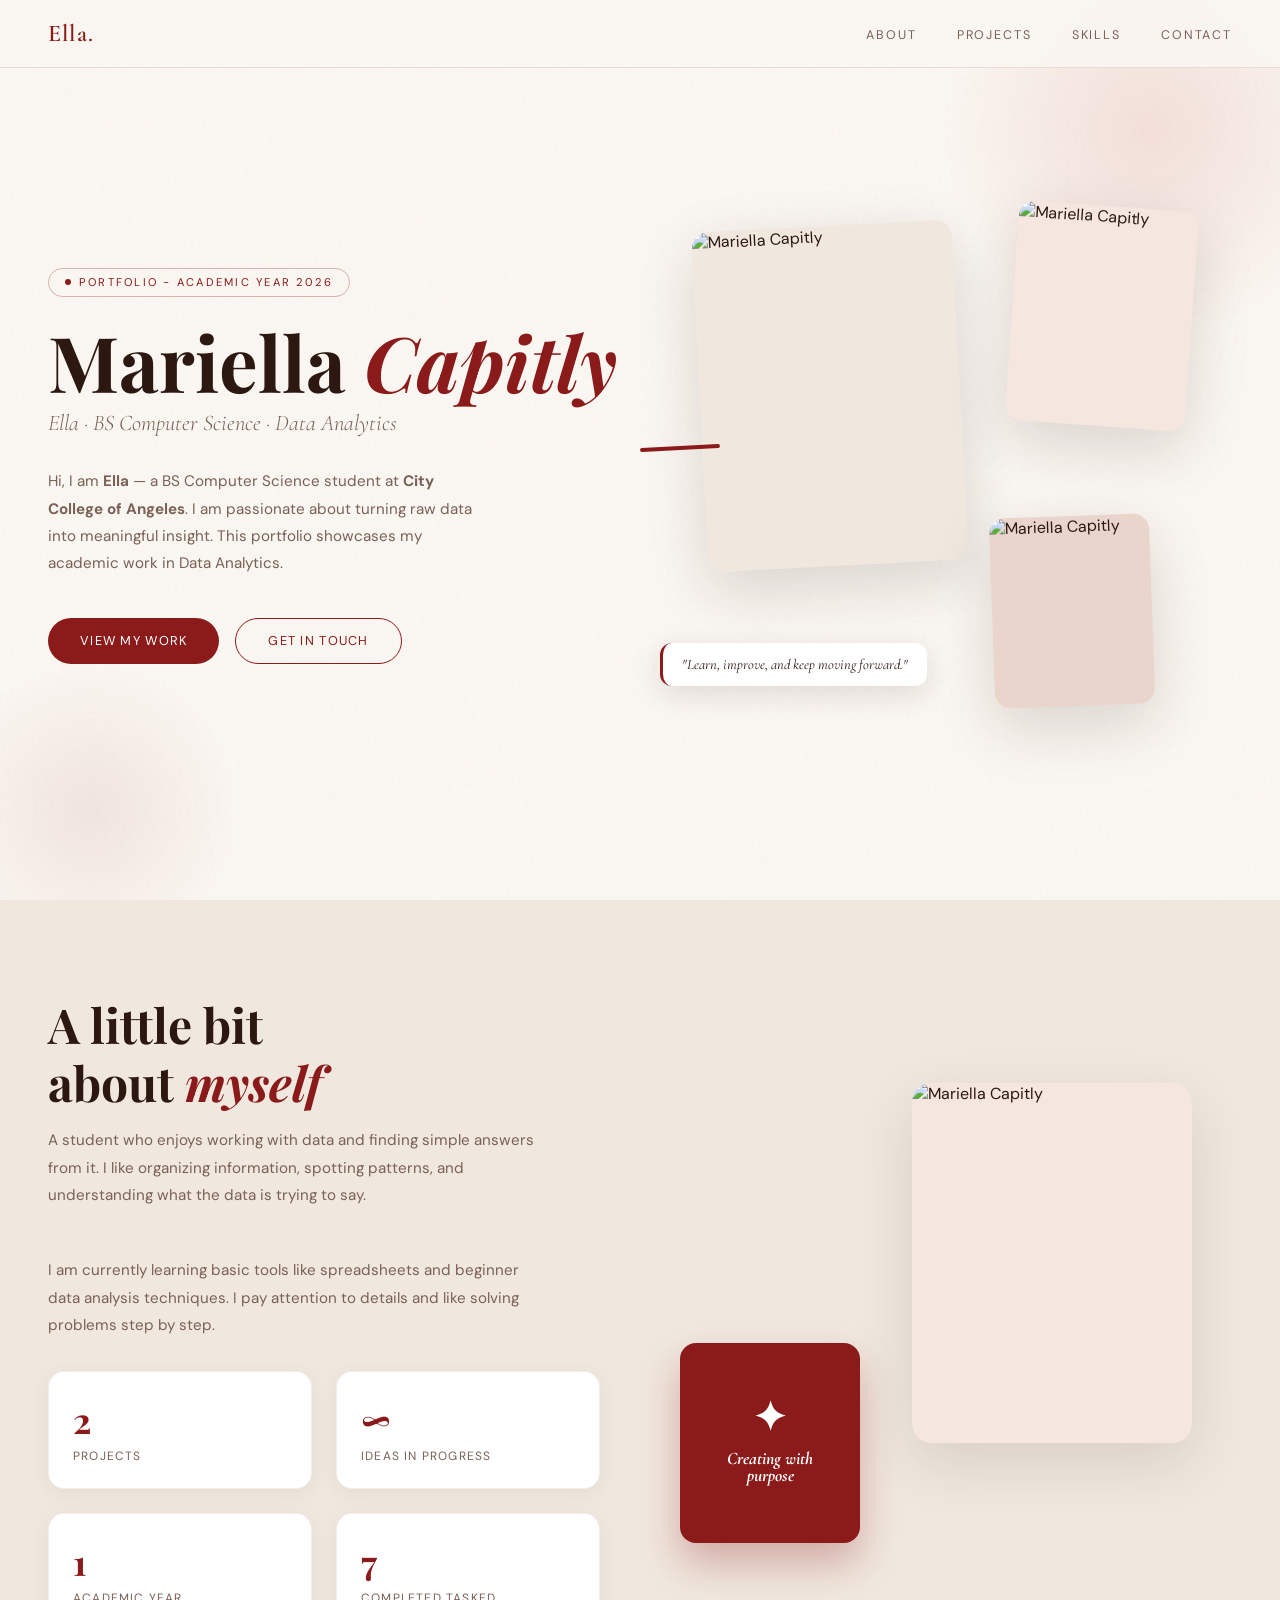
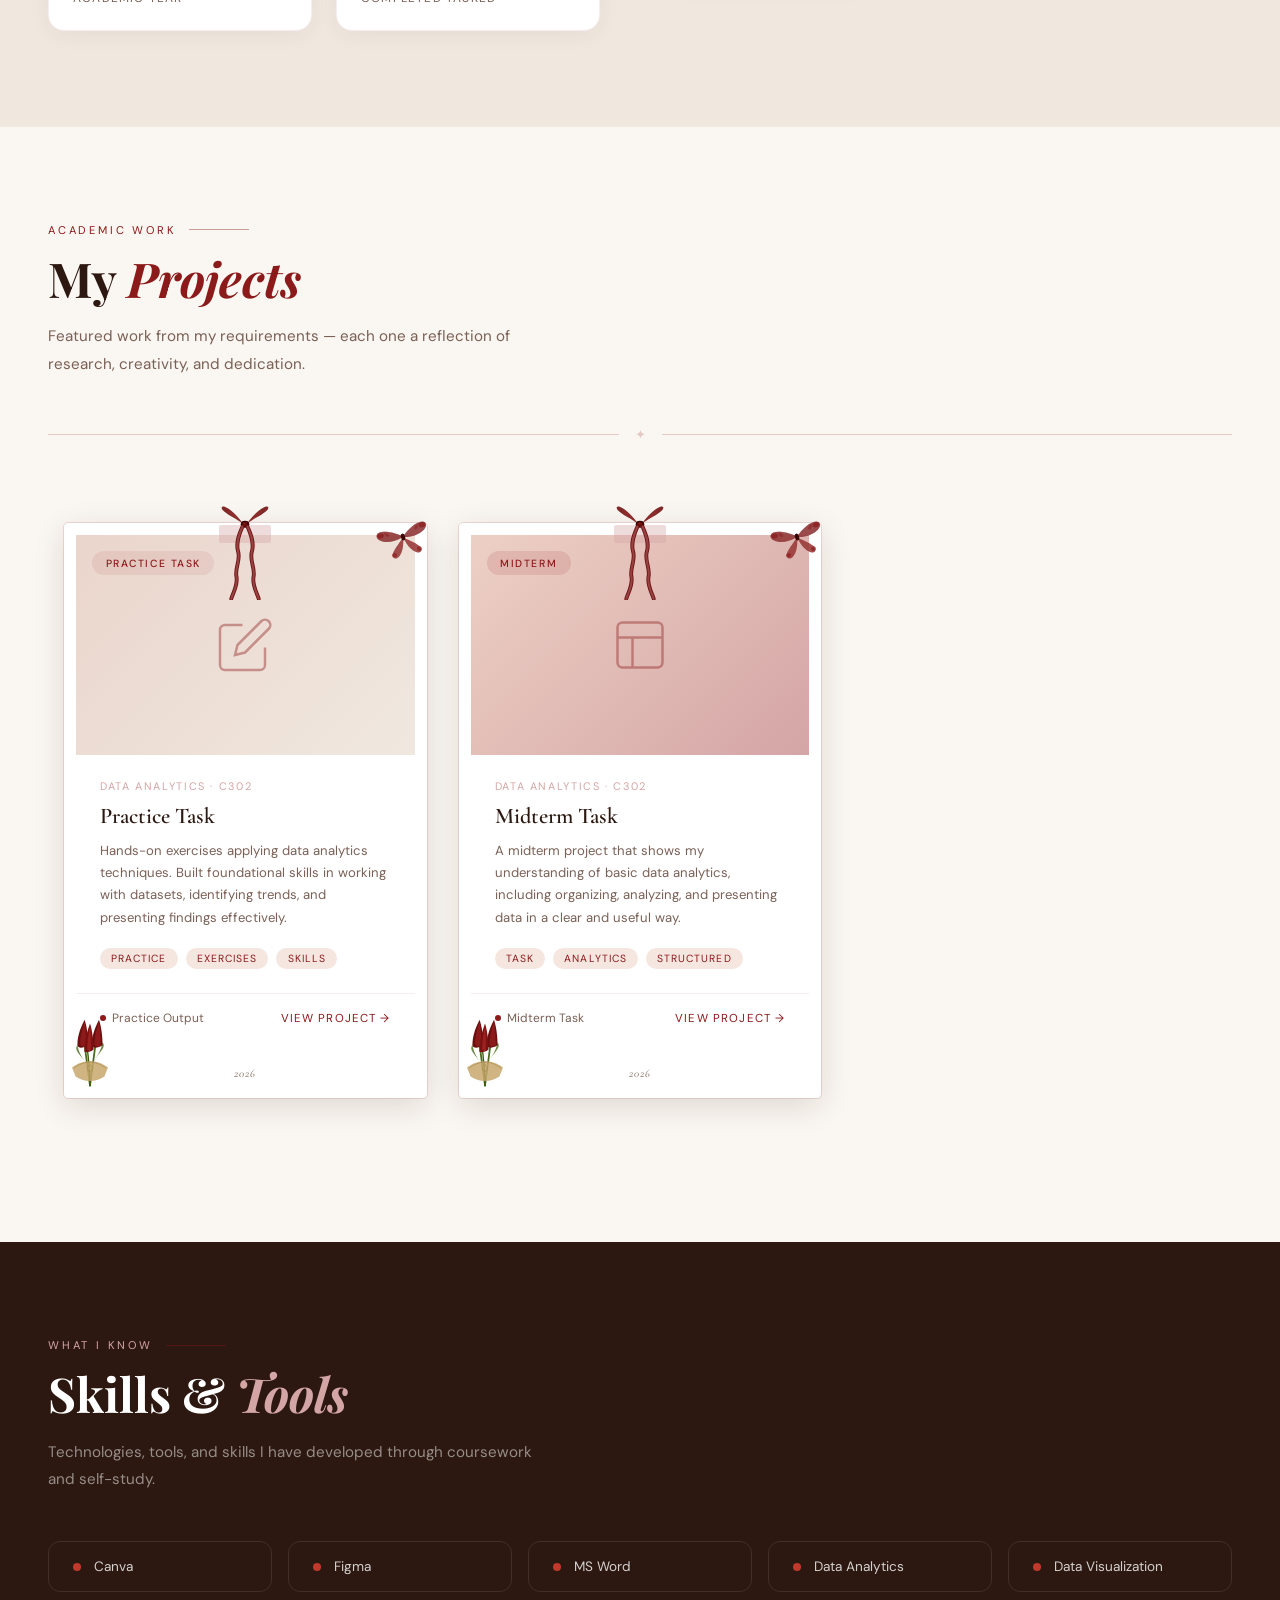
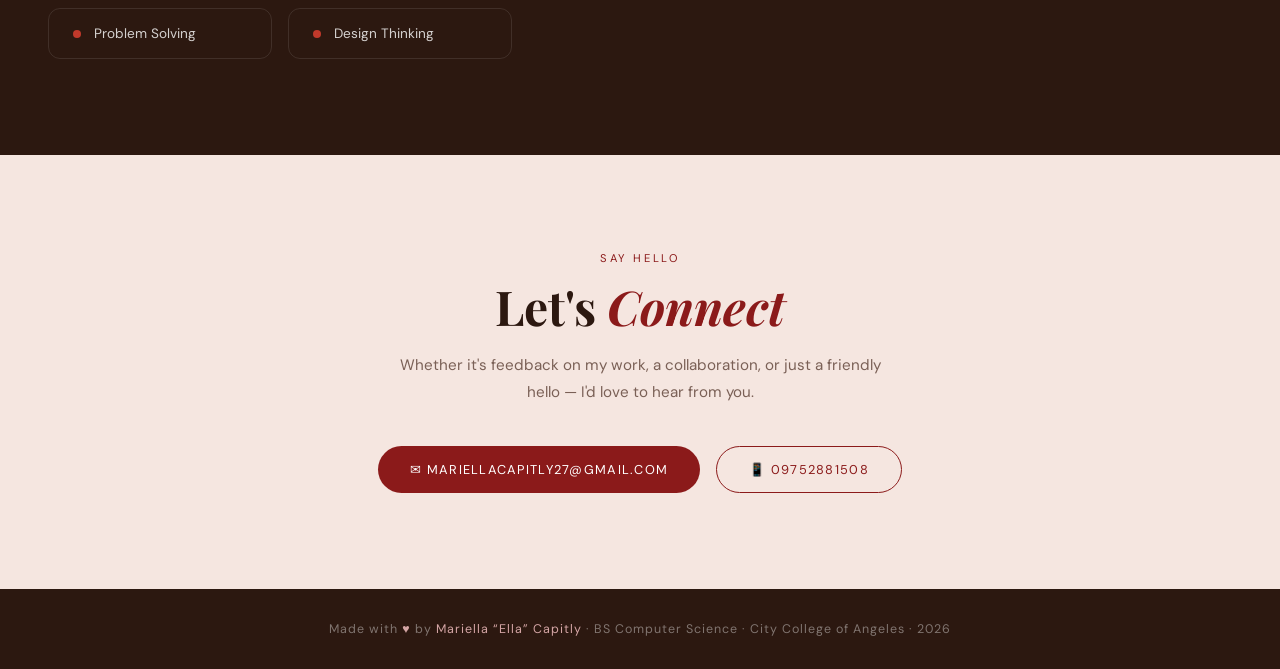
==== commit 277d40db: "PORTFOLIO NEW" ====
--- a/index.html
+++ b/index.html
@@ -166,7 +166,7 @@
         <div class="project-score"><div class="score-dot"></div> Practice Output</div>
         <a href="practice.html" class="view-btn">View Project &rarr;</a>
       </div>
-      <div class="polaroid-date">April 2026</div>
+      <div class="polaroid-date">2026</div>
     </div>
 
     <!-- MIDTERM TASK CARD -->
@@ -252,7 +252,7 @@
         <div class="project-score"><div class="score-dot"></div> Midterm Task</div>
         <a href="midterm.html" class="view-btn">View Project &rarr;</a>
       </div>
-      <div class="polaroid-date">April 2026</div>
+      <div class="polaroid-date">2026</div>
     </div>
 
   </div>
@@ -288,7 +288,7 @@
 </section>
 
 <footer>
-  Made with <span>&#9829;</span> by <span>Mariella &ldquo;Ella&rdquo; Capitly</span> &middot; BS Computer Science &middot; City College of Angeles &middot; 2025
+  Made with <span>&#9829;</span> by <span>Mariella &ldquo;Ella&rdquo; Capitly</span> &middot; BS Computer Science &middot; City College of Angeles &middot; 2026
 </footer>
 
 <script>
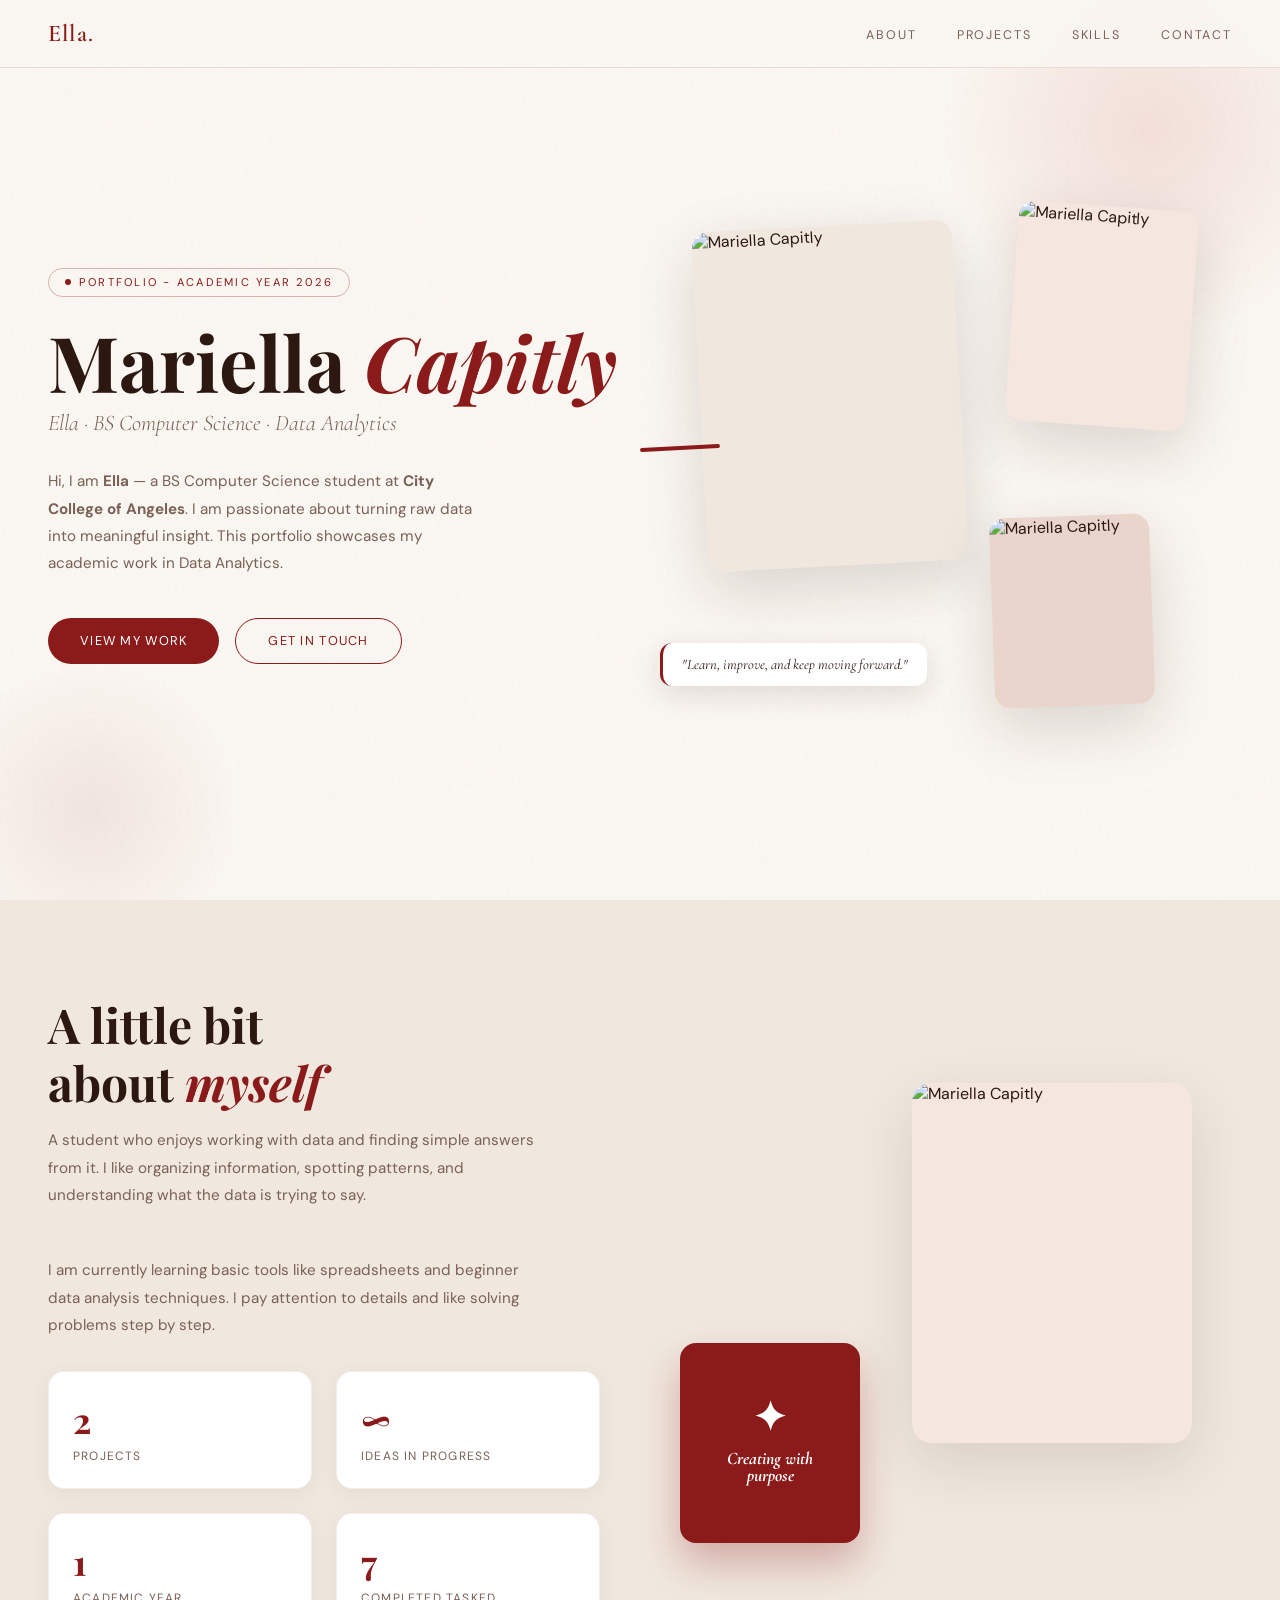
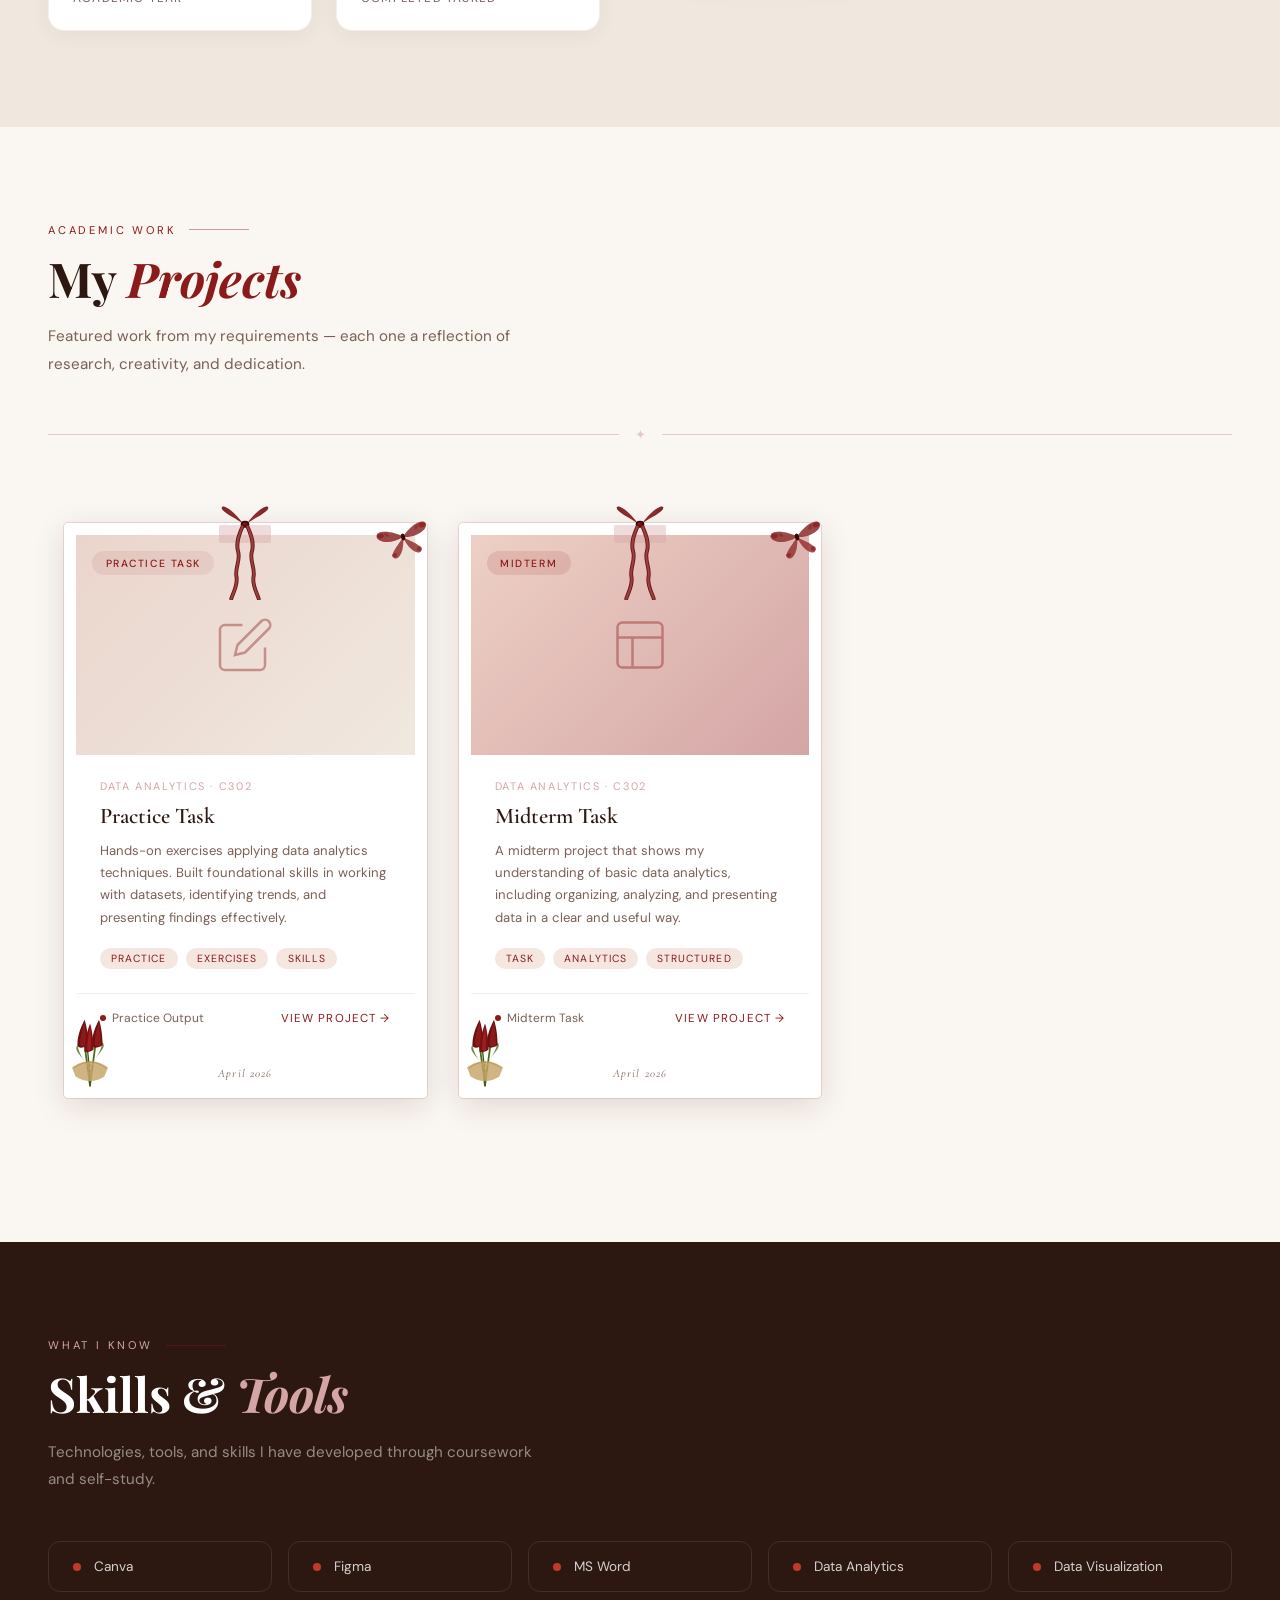
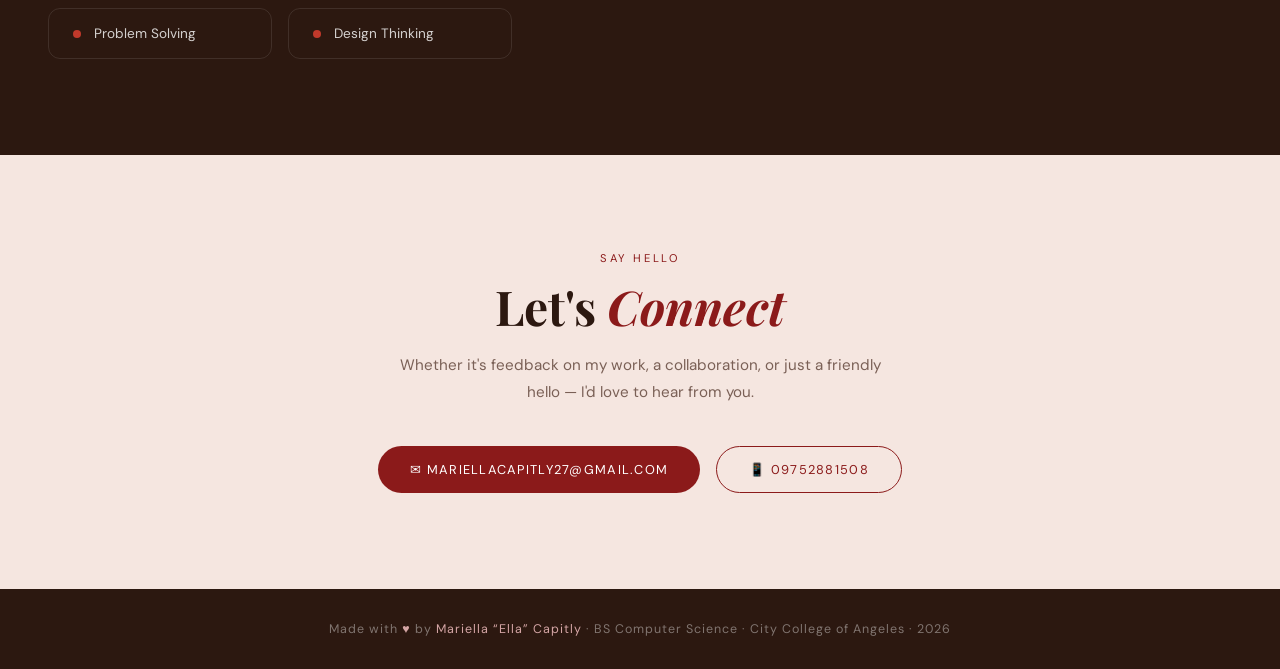
==== commit 1e0de886: "PORTFOLIO newest work" ====
--- a/index.html
+++ b/index.html
@@ -166,7 +166,7 @@
         <div class="project-score"><div class="score-dot"></div> Practice Output</div>
         <a href="practice.html" class="view-btn">View Project &rarr;</a>
       </div>
-      <div class="polaroid-date">2026</div>
+      <div class="polaroid-date">April 2026</div>
     </div>
 
     <!-- MIDTERM TASK CARD -->
@@ -252,7 +252,7 @@
         <div class="project-score"><div class="score-dot"></div> Midterm Task</div>
         <a href="midterm.html" class="view-btn">View Project &rarr;</a>
       </div>
-      <div class="polaroid-date">2026</div>
+      <div class="polaroid-date">April 2026</div>
     </div>
 
   </div>
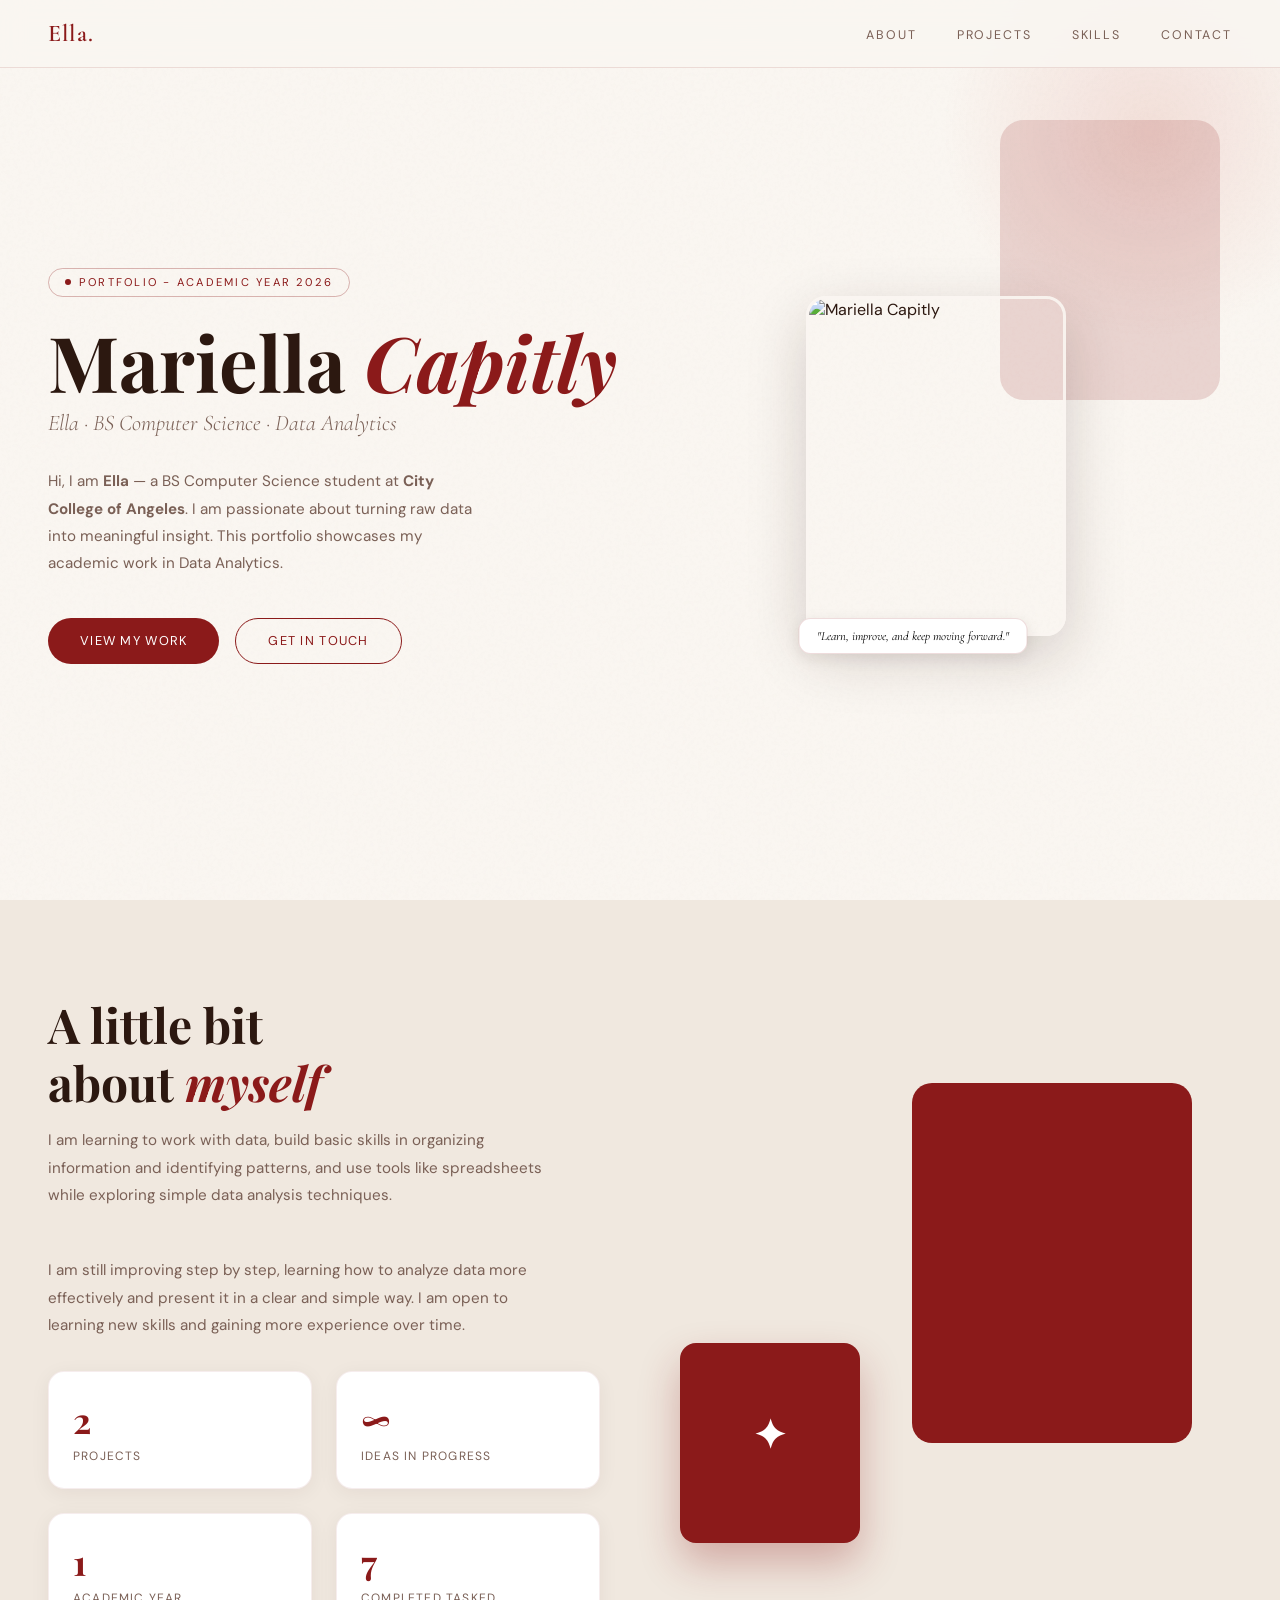
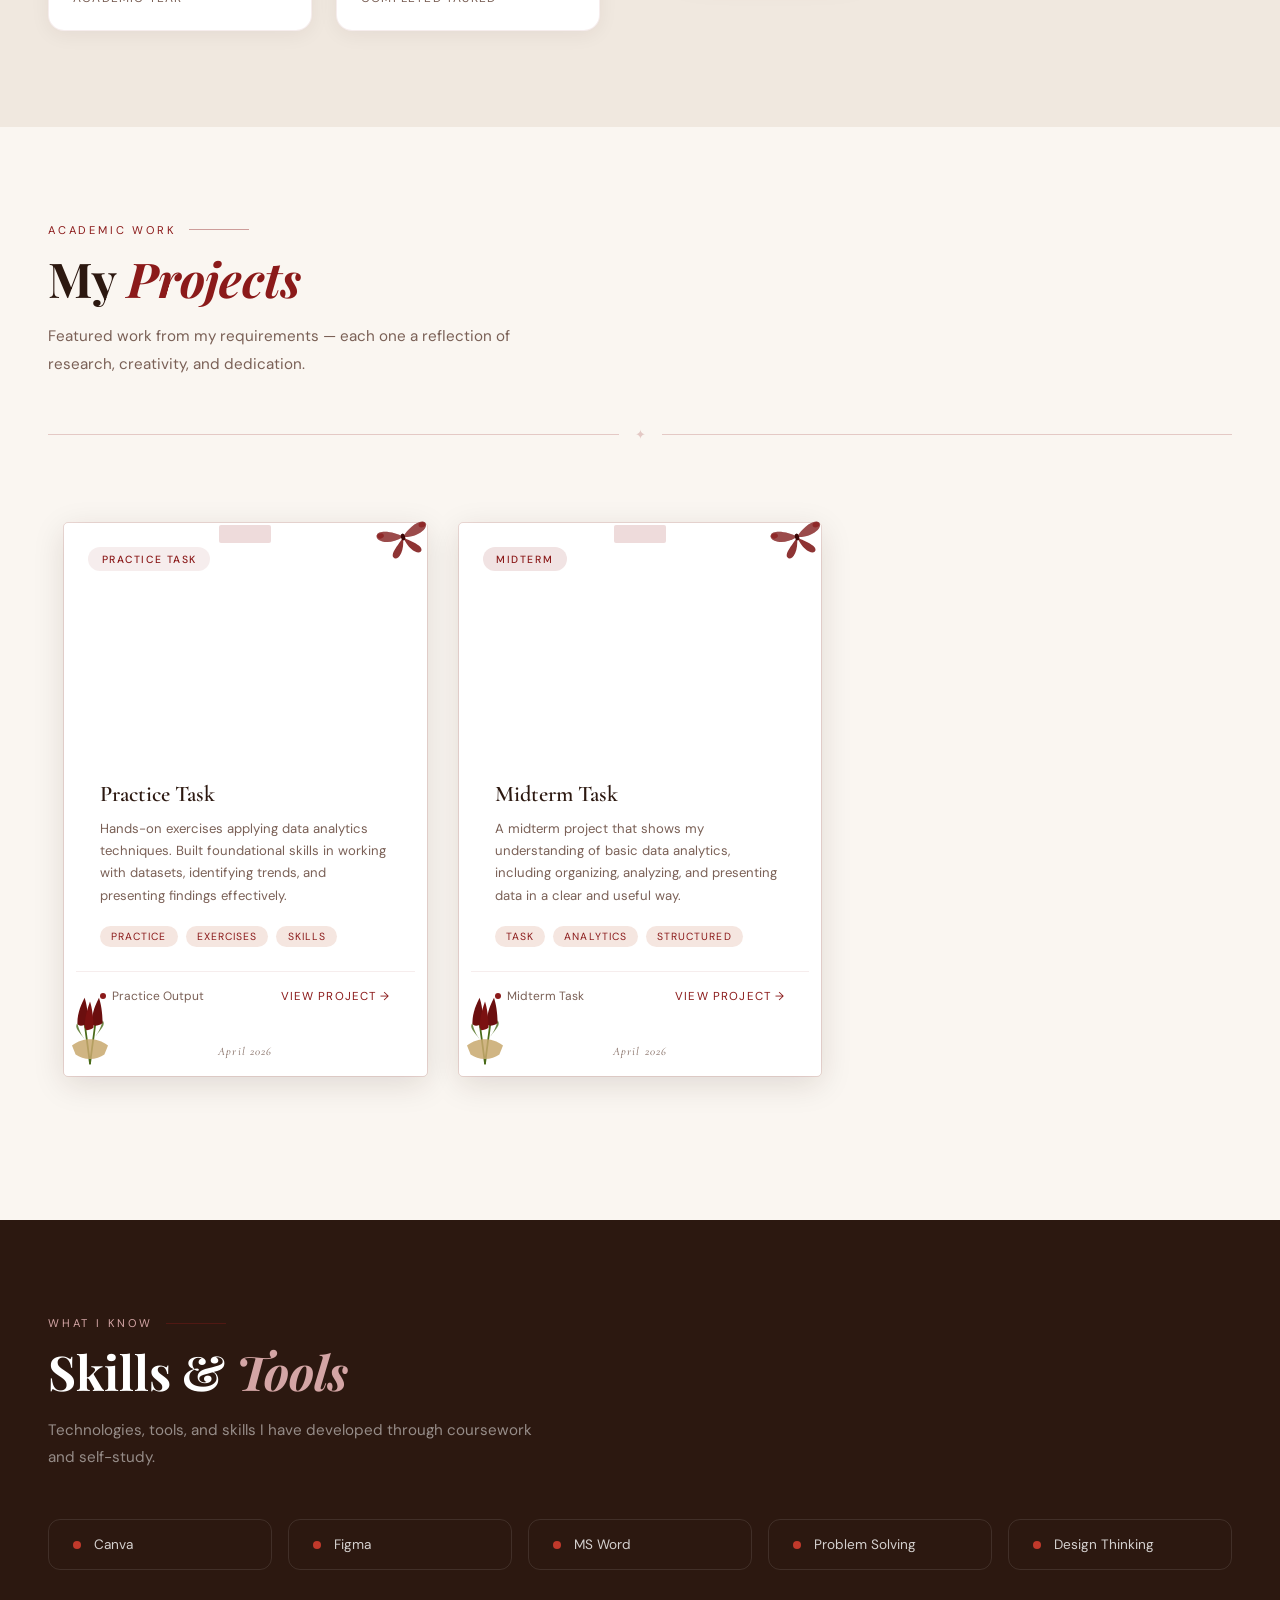
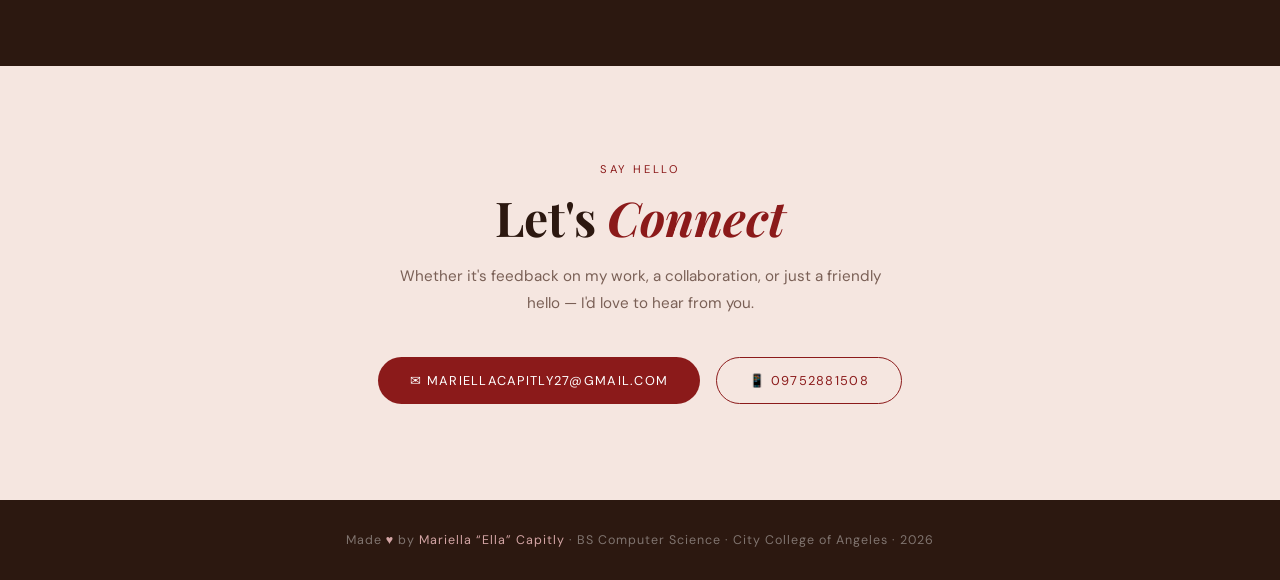
==== commit 13574d2d: "PORTFOLIO final" ====
--- a/index.html
+++ b/index.html
@@ -6,6 +6,94 @@
   <title>Portfolio - Mariella Capitly</title>
   <link href="https://fonts.googleapis.com/css2?family=Cormorant+Garamond:ital,wght@0,300;0,400;0,600;1,300;1,400&family=DM+Sans:wght@300;400;500&family=Playfair+Display:ital,wght@0,700;1,500&display=swap" rel="stylesheet">
   <link rel="stylesheet" href="style.css">
+  <style>
+    /* ── Hero photo: single, tasteful size ── */
+    .hero-right {
+      display: flex;
+      align-items: center;
+      justify-content: center;
+      position: relative;
+    }
+
+    .photo-single-wrap {
+      position: relative;
+      display: flex;
+      align-items: flex-start;
+      justify-content: center;
+      gap: 1.2rem;
+    }
+
+    .photo-single {
+      width: 260px;
+      height: 340px;
+      border-radius: 20px;
+      overflow: hidden;
+      box-shadow: 0 20px 60px rgba(44,24,16,0.18);
+      border: 3px solid rgba(250,246,241,0.9);
+      flex-shrink: 0;
+      position: relative;
+    }
+
+    .photo-single img {
+      width: 100%;
+      height: 100%;
+      object-fit: cover;
+      object-position: top center;
+      display: block;
+    }
+
+    /* Small stacked cards to the right for visual interest */
+    .photo-side-stack {
+      display: flex;
+      flex-direction: column;
+      gap: 0.8rem;
+      margin-top: 1.5rem;
+    }
+
+    .photo-side-card {
+      width: 110px;
+      height: 78px;
+      border-radius: 12px;
+      overflow: hidden;
+      box-shadow: 0 8px 24px rgba(44,24,16,0.13);
+      border: 2px solid rgba(250,246,241,0.85);
+    }
+
+    .photo-side-card img {
+      width: 100%;
+      height: 100%;
+      object-fit: cover;
+      object-position: top center;
+      display: block;
+    }
+
+    .floating-tag {
+      position: absolute;
+      bottom: -18px;
+      left: 50%;
+      transform: translateX(-60%);
+      background: #fff;
+      border: 1px solid rgba(139,26,26,0.15);
+      border-radius: 12px;
+      padding: 0.55rem 1.1rem;
+      font-family: "Cormorant Garamond", serif;
+      font-style: italic;
+      font-size: 0.78rem;
+      color: var(--muted);
+      white-space: nowrap;
+      box-shadow: 0 4px 16px rgba(44,24,16,0.09);
+      z-index: 5;
+    }
+
+    /* Hide old photo-card classes if style.css defines them */
+    .photo-card-main, .photo-card-2, .photo-card-3, .ribbon { display: none !important; }
+
+    @media(max-width: 768px) {
+      .photo-single { width: 200px; height: 260px; }
+      .photo-side-stack { display: none; }
+      .floating-tag { font-size: 0.7rem; }
+    }
+  </style>
 </head>
 <body>
 
@@ -32,26 +120,23 @@
       <a href="#contact" class="btn-outline">Get in Touch</a>
     </div>
   </div>
+
   <div class="hero-right fade-in">
-    <div class="photo-card photo-card-main">
-      <img src="ella.png" alt="Mariella Capitly" style="width:100%;height:100%;object-fit:cover;object-position:top;">
-    </div>
-    <div class="photo-card photo-card-2">
-      <img src="ella.png" alt="Mariella Capitly" style="width:100%;height:100%;object-fit:cover;object-position:top;">
-    </div>
-    <div class="photo-card photo-card-3">
-      <img src="ella.png" alt="Mariella Capitly" style="width:100%;height:100%;object-fit:cover;object-position:top;">
-    </div>
-    <div class="ribbon"></div>
-    <div class="floating-tag">"Learn, improve, and keep moving forward."</div>
+    <div class="photo-single-wrap">
+      <!-- Single main profile photo -->
+      <div class="photo-single">
+        <img src="https://raw.githubusercontent.com/mariellacapitly/PORTFOLIO/development/projects/IMAGES/PROFILE.JPG" alt="Mariella Capitly">
+      </div>
+     <div class="floating-tag" style="color: black;"> "Learn, improve, and keep moving forward."
+    </div>
   </div>
 </section>
 
 <section class="section about" id="about">
   <div class="fade-in">
     <h2 class="section-title">A little bit<br>about <em>myself</em></h2>
-    <p class="section-desc">A student who enjoys working with data and finding simple answers from it. I like organizing information, spotting patterns, and understanding what the data is trying to say.</p>
-    <p class="section-desc" style="margin-bottom:0;">I am currently learning basic tools like spreadsheets and beginner data analysis techniques. I pay attention to details and like solving problems step by step.</p>
+    <p class="section-desc">I am learning to work with data, build basic skills in organizing information and identifying patterns, and use tools like spreadsheets while exploring simple data analysis techniques.</p>
+    <p class="section-desc" style="margin-bottom:0;">I am still improving step by step, learning how to analyze data more effectively and present it in a clear and simple way. I am open to learning new skills and gaining more experience over time.</p>
     <div class="about-stats">
       <div class="stat-card"><div class="stat-number">2</div><div class="stat-label">Projects</div></div>
       <div class="stat-card"><div class="stat-number">&#8734;</div><div class="stat-label">Ideas in Progress</div></div>
@@ -61,11 +146,10 @@
   </div>
   <div class="about-image-area fade-in">
     <div class="about-card-big">
-      <img src="ella.png" alt="Mariella Capitly" style="width:100%;height:100%;object-fit:cover;object-position:top;border-radius:20px;">
     </div>
     <div class="about-card-small">
       <div class="big-text">&#10022;</div>
-      <div class="big-text" style="font-size:1.1rem;margin-top:0.5rem;font-family:Cormorant Garamond,serif;font-style:italic;">Creating with purpose</div>
+      <div class="big-text" style="font-size:1.1rem;margin-top:0.5rem;font-family:Cormorant Garamond,serif;font-style:italic;"></div>
     </div>
   </div>
 </section>
@@ -82,78 +166,42 @@
 
     <!-- PRACTICE TASK CARD -->
     <div class="project-card fade-in">
-
-      <!-- TAPE -->
       <div class="tape"></div>
-
-      <!-- ORGANZA BOW with long wavy tails -->
-      <svg class="bow" viewBox="0 0 70 110" fill="none" xmlns="http://www.w3.org/2000/svg">
-        <path d="M33 22 C26 15 6 8 8 2 C10 -1 22 6 33 22Z" fill="#6B0F0F" opacity="0.95"/>
-        <path d="M33 22 C26 15 6 8 8 2 C10 -1 22 6 33 22Z" fill="#D4707070" opacity="0.3"/>
-        <path d="M33 22 C28 17 14 11 15 6 C16 4 23 9 33 22Z" fill="#C04040" opacity="0.2"/>
-        <path d="M37 22 C44 15 64 8 62 2 C60 -1 48 6 37 22Z" fill="#6B0F0F" opacity="0.95"/>
-        <path d="M37 22 C44 15 64 8 62 2 C60 -1 48 6 37 22Z" fill="#D4707070" opacity="0.3"/>
-        <path d="M37 22 C42 17 56 11 55 6 C54 4 47 9 37 22Z" fill="#C04040" opacity="0.2"/>
-        <ellipse cx="35" cy="22" rx="5" ry="4" fill="#3A0606"/>
-        <ellipse cx="35" cy="22" rx="3" ry="2.5" fill="#6B0F0F"/>
-        <ellipse cx="34.2" cy="21.2" rx="1.2" ry="0.8" fill="#B03030" opacity="0.5"/>
-        <!-- Left wavy tail -->
-        <path d="M32 25 C28 34 24 44 27 54 C30 64 23 73 25 83 C27 93 21 102 19 109" stroke="#6B0F0F" stroke-width="4.5" stroke-linecap="round" fill="none"/>
-        <path d="M32 25 C28 34 24 44 27 54 C30 64 23 73 25 83 C27 93 21 102 19 109" stroke="#E8A0A0" stroke-width="2.5" stroke-linecap="round" fill="none" opacity="0.35"/>
-        <!-- Right wavy tail -->
-        <path d="M38 25 C42 34 46 44 43 54 C40 64 47 73 45 83 C43 93 49 102 51 109" stroke="#6B0F0F" stroke-width="4.5" stroke-linecap="round" fill="none"/>
-        <path d="M38 25 C42 34 46 44 43 54 C40 64 47 73 45 83 C43 93 49 102 51 109" stroke="#E8A0A0" stroke-width="2.5" stroke-linecap="round" fill="none" opacity="0.35"/>
-      </svg>
-
-      <!-- BUTTERFLY top-right -->
       <svg class="butterfly" viewBox="0 0 70 60" fill="none" xmlns="http://www.w3.org/2000/svg">
         <path d="M35 30 C28 22 10 14 6 20 C2 26 16 36 35 30Z" fill="#6B0F0F" opacity="0.9"/>
         <path d="M35 30 C28 22 10 14 6 20 C2 26 16 36 35 30Z" fill="#E8A0A0" opacity="0.3"/>
         <ellipse cx="10" cy="22" rx="4" ry="3" fill="#8B1A1A" opacity="0.7"/>
-        <path d="M20 24 C18 20 14 18 15 22 C16 26 20 26 20 24Z" fill="#8B1A1A" opacity="0.5"/>
         <path d="M35 30 C42 22 60 14 64 20 C68 26 54 36 35 30Z" fill="#6B0F0F" opacity="0.9"/>
         <path d="M35 30 C42 22 60 14 64 20 C68 26 54 36 35 30Z" fill="#E8A0A0" opacity="0.3"/>
         <ellipse cx="60" cy="22" rx="4" ry="3" fill="#8B1A1A" opacity="0.7"/>
-        <path d="M50 24 C52 20 56 18 55 22 C54 26 50 26 50 24Z" fill="#8B1A1A" opacity="0.5"/>
         <path d="M35 30 C30 36 16 44 18 50 C20 56 32 50 35 30Z" fill="#7B1111" opacity="0.85"/>
-        <path d="M35 30 C30 36 16 44 18 50 C20 56 32 50 35 30Z" fill="#E8A0A0" opacity="0.25"/>
-        <ellipse cx="20" cy="48" rx="3" ry="2.5" fill="#8B1A1A" opacity="0.6"/>
         <path d="M35 30 C40 36 54 44 52 50 C50 56 38 50 35 30Z" fill="#7B1111" opacity="0.85"/>
-        <path d="M35 30 C40 36 54 44 52 50 C50 56 38 50 35 30Z" fill="#E8A0A0" opacity="0.25"/>
-        <ellipse cx="50" cy="48" rx="3" ry="2.5" fill="#8B1A1A" opacity="0.6"/>
         <ellipse cx="35" cy="30" rx="2.5" ry="4" fill="#3A0606"/>
         <path d="M34 27 C32 24 30 22" stroke="#3A0606" stroke-width="1" stroke-linecap="round" fill="none"/>
         <path d="M36 27 C38 24 40 22" stroke="#3A0606" stroke-width="1" stroke-linecap="round" fill="none"/>
       </svg>
-
-      <!-- TULIP BOUQUET bottom-left -->
       <svg class="bouquet" viewBox="0 0 80 100" fill="none" xmlns="http://www.w3.org/2000/svg">
         <path d="M40 95 C38 80 36 65 34 50" stroke="#4A6B1A" stroke-width="2" stroke-linecap="round" fill="none"/>
         <path d="M40 95 C42 80 44 65 46 50" stroke="#4A6B1A" stroke-width="2" stroke-linecap="round" fill="none"/>
-        <path d="M40 95 C40 78 38 62 36 45" stroke="#3A5A12" stroke-width="1.5" stroke-linecap="round" fill="none"/>
         <path d="M34 68 C28 60 22 55 26 50 C28 60 32 65 34 68Z" fill="#4A6B1A" opacity="0.8"/>
         <path d="M46 65 C52 57 58 52 54 47 C52 57 48 62 46 65Z" fill="#4A6B1A" opacity="0.8"/>
         <path d="M26 50 C26 38 31 28 34 22 C36 28 38 38 38 50 C36 52 32 53 30 53 C28 53 26 52 26 50Z" fill="#6B0F0F"/>
-        <path d="M29 50 C29 40 32 30 34 24 C35 30 36 40 36 50 C35 51 34 52 34 52 C33 52 30 51 29 50Z" fill="#8B1A1A"/>
         <path d="M42 50 C42 38 47 28 50 22 C52 28 54 38 54 50 C52 52 48 53 46 53 C44 53 42 52 42 50Z" fill="#6B0F0F"/>
-        <path d="M45 50 C45 40 48 30 50 24 C51 30 52 40 52 50 C51 51 50 52 50 52 C49 52 46 51 45 50Z" fill="#8B1A1A"/>
-        <path d="M34 55 C34 43 38 32 40 26 C42 32 44 43 44 55 C42 57 38 58 36 58 C34 58 33 57 34 55Z" fill="#7B1111"/>
-        <path d="M37 55 C37 45 39 34 40 28 C41 34 41 45 41 55 C40.5 56 40 57 40 57 C39.5 57 38 56 37 55Z" fill="#9B2020"/>
+        <path d="M34 55 C34 43 38 32 40 26 C42 32 44 43 44 55 C42 57 38 58 36 58Z" fill="#7B1111"/>
         <path d="M20 75 C26 70 34 68 40 68 C46 68 54 70 60 75 L56 85 C52 88 46 90 40 90 C34 90 28 88 24 85Z" fill="#C8A96E" opacity="0.85"/>
-        <path d="M22 76 C28 71 35 69 40 69 C45 69 52 71 58 76" stroke="#A08040" stroke-width="1" fill="none" opacity="0.6"/>
-        <path d="M40 68 L40 90" stroke="#A08040" stroke-width="1" fill="none" opacity="0.4"/>
-        <path d="M38 78 C36 76 38 72 40 72 C42 72 44 76 42 78 C41 80 39 80 38 78Z" stroke="#A08040" stroke-width="1" fill="none" opacity="0.5"/>
       </svg>
 
-      <div class="project-thumb project-thumb-alt">
-        <svg class="project-thumb-icon" viewBox="0 0 24 24" stroke-width="1">
-          <path d="M11 4H4a2 2 0 00-2 2v14a2 2 0 002 2h14a2 2 0 002-2v-7"/>
-          <path d="M18.5 2.5a2.121 2.121 0 013 3L12 15l-4 1 1-4 9.5-9.5z"/>
-        </svg>
-        <span class="project-badge badge-mini">Practice Task</span>
+      <!-- PRACTICE CARD: DATA.jpg background -->
+      <div class="project-thumb" style="
+        background-image: url('https://raw.githubusercontent.com/mariellacapitly/PORTFOLIO/development/projects/IMAGES/DATA.jpg');
+        background-size: cover;
+        background-position: center;
+        background-repeat: no-repeat;
+        position: relative;
+      ">
+        <span class="project-badge badge-mini" style="position:absolute;top:0.75rem;left:0.75rem;">Practice Task</span>
       </div>
       <div class="project-body">
-        <div class="project-course">Data Analytics &middot; C302</div>
         <h3 class="project-title">Practice Task</h3>
         <p class="project-desc">Hands-on exercises applying data analytics techniques. Built foundational skills in working with datasets, identifying trends, and presenting findings effectively.</p>
         <div class="project-tags">
@@ -171,75 +219,42 @@
 
     <!-- MIDTERM TASK CARD -->
     <div class="project-card fade-in">
-
       <div class="tape"></div>
-
-      <!-- ORGANZA BOW -->
-      <svg class="bow" viewBox="0 0 70 110" fill="none" xmlns="http://www.w3.org/2000/svg">
-        <path d="M33 22 C26 15 6 8 8 2 C10 -1 22 6 33 22Z" fill="#6B0F0F" opacity="0.95"/>
-        <path d="M33 22 C26 15 6 8 8 2 C10 -1 22 6 33 22Z" fill="#D4707070" opacity="0.3"/>
-        <path d="M33 22 C28 17 14 11 15 6 C16 4 23 9 33 22Z" fill="#C04040" opacity="0.2"/>
-        <path d="M37 22 C44 15 64 8 62 2 C60 -1 48 6 37 22Z" fill="#6B0F0F" opacity="0.95"/>
-        <path d="M37 22 C44 15 64 8 62 2 C60 -1 48 6 37 22Z" fill="#D4707070" opacity="0.3"/>
-        <path d="M37 22 C42 17 56 11 55 6 C54 4 47 9 37 22Z" fill="#C04040" opacity="0.2"/>
-        <ellipse cx="35" cy="22" rx="5" ry="4" fill="#3A0606"/>
-        <ellipse cx="35" cy="22" rx="3" ry="2.5" fill="#6B0F0F"/>
-        <ellipse cx="34.2" cy="21.2" rx="1.2" ry="0.8" fill="#B03030" opacity="0.5"/>
-        <path d="M32 25 C28 34 24 44 27 54 C30 64 23 73 25 83 C27 93 21 102 19 109" stroke="#6B0F0F" stroke-width="4.5" stroke-linecap="round" fill="none"/>
-        <path d="M32 25 C28 34 24 44 27 54 C30 64 23 73 25 83 C27 93 21 102 19 109" stroke="#E8A0A0" stroke-width="2.5" stroke-linecap="round" fill="none" opacity="0.35"/>
-        <path d="M38 25 C42 34 46 44 43 54 C40 64 47 73 45 83 C43 93 49 102 51 109" stroke="#6B0F0F" stroke-width="4.5" stroke-linecap="round" fill="none"/>
-        <path d="M38 25 C42 34 46 44 43 54 C40 64 47 73 45 83 C43 93 49 102 51 109" stroke="#E8A0A0" stroke-width="2.5" stroke-linecap="round" fill="none" opacity="0.35"/>
-      </svg>
-
-      <!-- BUTTERFLY -->
       <svg class="butterfly" viewBox="0 0 70 60" fill="none" xmlns="http://www.w3.org/2000/svg">
         <path d="M35 30 C28 22 10 14 6 20 C2 26 16 36 35 30Z" fill="#6B0F0F" opacity="0.9"/>
         <path d="M35 30 C28 22 10 14 6 20 C2 26 16 36 35 30Z" fill="#E8A0A0" opacity="0.3"/>
         <ellipse cx="10" cy="22" rx="4" ry="3" fill="#8B1A1A" opacity="0.7"/>
-        <path d="M20 24 C18 20 14 18 15 22 C16 26 20 26 20 24Z" fill="#8B1A1A" opacity="0.5"/>
         <path d="M35 30 C42 22 60 14 64 20 C68 26 54 36 35 30Z" fill="#6B0F0F" opacity="0.9"/>
         <path d="M35 30 C42 22 60 14 64 20 C68 26 54 36 35 30Z" fill="#E8A0A0" opacity="0.3"/>
         <ellipse cx="60" cy="22" rx="4" ry="3" fill="#8B1A1A" opacity="0.7"/>
-        <path d="M50 24 C52 20 56 18 55 22 C54 26 50 26 50 24Z" fill="#8B1A1A" opacity="0.5"/>
         <path d="M35 30 C30 36 16 44 18 50 C20 56 32 50 35 30Z" fill="#7B1111" opacity="0.85"/>
-        <path d="M35 30 C30 36 16 44 18 50 C20 56 32 50 35 30Z" fill="#E8A0A0" opacity="0.25"/>
-        <ellipse cx="20" cy="48" rx="3" ry="2.5" fill="#8B1A1A" opacity="0.6"/>
         <path d="M35 30 C40 36 54 44 52 50 C50 56 38 50 35 30Z" fill="#7B1111" opacity="0.85"/>
-        <path d="M35 30 C40 36 54 44 52 50 C50 56 38 50 35 30Z" fill="#E8A0A0" opacity="0.25"/>
-        <ellipse cx="50" cy="48" rx="3" ry="2.5" fill="#8B1A1A" opacity="0.6"/>
         <ellipse cx="35" cy="30" rx="2.5" ry="4" fill="#3A0606"/>
         <path d="M34 27 C32 24 30 22" stroke="#3A0606" stroke-width="1" stroke-linecap="round" fill="none"/>
         <path d="M36 27 C38 24 40 22" stroke="#3A0606" stroke-width="1" stroke-linecap="round" fill="none"/>
       </svg>
-
-      <!-- TULIP BOUQUET -->
       <svg class="bouquet" viewBox="0 0 80 100" fill="none" xmlns="http://www.w3.org/2000/svg">
         <path d="M40 95 C38 80 36 65 34 50" stroke="#4A6B1A" stroke-width="2" stroke-linecap="round" fill="none"/>
         <path d="M40 95 C42 80 44 65 46 50" stroke="#4A6B1A" stroke-width="2" stroke-linecap="round" fill="none"/>
-        <path d="M40 95 C40 78 38 62 36 45" stroke="#3A5A12" stroke-width="1.5" stroke-linecap="round" fill="none"/>
         <path d="M34 68 C28 60 22 55 26 50 C28 60 32 65 34 68Z" fill="#4A6B1A" opacity="0.8"/>
         <path d="M46 65 C52 57 58 52 54 47 C52 57 48 62 46 65Z" fill="#4A6B1A" opacity="0.8"/>
         <path d="M26 50 C26 38 31 28 34 22 C36 28 38 38 38 50 C36 52 32 53 30 53 C28 53 26 52 26 50Z" fill="#6B0F0F"/>
-        <path d="M29 50 C29 40 32 30 34 24 C35 30 36 40 36 50 C35 51 34 52 34 52 C33 52 30 51 29 50Z" fill="#8B1A1A"/>
         <path d="M42 50 C42 38 47 28 50 22 C52 28 54 38 54 50 C52 52 48 53 46 53 C44 53 42 52 42 50Z" fill="#6B0F0F"/>
-        <path d="M45 50 C45 40 48 30 50 24 C51 30 52 40 52 50 C51 51 50 52 50 52 C49 52 46 51 45 50Z" fill="#8B1A1A"/>
-        <path d="M34 55 C34 43 38 32 40 26 C42 32 44 43 44 55 C42 57 38 58 36 58 C34 58 33 57 34 55Z" fill="#7B1111"/>
-        <path d="M37 55 C37 45 39 34 40 28 C41 34 41 45 41 55 C40.5 56 40 57 40 57 C39.5 57 38 56 37 55Z" fill="#9B2020"/>
+        <path d="M34 55 C34 43 38 32 40 26 C42 32 44 43 44 55 C42 57 38 58 36 58Z" fill="#7B1111"/>
         <path d="M20 75 C26 70 34 68 40 68 C46 68 54 70 60 75 L56 85 C52 88 46 90 40 90 C34 90 28 88 24 85Z" fill="#C8A96E" opacity="0.85"/>
-        <path d="M22 76 C28 71 35 69 40 69 C45 69 52 71 58 76" stroke="#A08040" stroke-width="1" fill="none" opacity="0.6"/>
-        <path d="M40 68 L40 90" stroke="#A08040" stroke-width="1" fill="none" opacity="0.4"/>
-        <path d="M38 78 C36 76 38 72 40 72 C42 72 44 76 42 78 C41 80 39 80 38 78Z" stroke="#A08040" stroke-width="1" fill="none" opacity="0.5"/>
       </svg>
 
-      <div class="project-thumb project-thumb-midterm" style="background: linear-gradient(135deg, #EDD0C5, #D4A5A5);">
-        <svg class="project-thumb-icon" viewBox="0 0 24 24" stroke-width="1">
-          <rect x="3" y="3" width="18" height="18" rx="2"/>
-          <path d="M3 9h18M9 21V9"/>
-        </svg>
-        <span class="project-badge badge-midterm">Midterm</span>
+      <!-- MIDTERM CARD: DATA.jpg background -->
+      <div class="project-thumb" style="
+        background-image: url('https://raw.githubusercontent.com/mariellacapitly/PORTFOLIO/development/projects/IMAGES/DATA.jpg');
+        background-size: cover;
+        background-position: center;
+        background-repeat: no-repeat;
+        position: relative;
+      ">
+        <span class="project-badge badge-midterm" style="position:absolute;top:0.75rem;left:0.75rem;">Midterm</span>
       </div>
       <div class="project-body">
-        <div class="project-course">Data Analytics &middot; C302</div>
         <h3 class="project-title">Midterm Task</h3>
         <p class="project-desc">A midterm project that shows my understanding of basic data analytics, including organizing, analyzing, and presenting data in a clear and useful way.</p>
         <div class="project-tags">
@@ -268,8 +283,6 @@
     <div class="skill-pill"><div class="skill-dot"></div><span class="skill-name">Canva</span></div>
     <div class="skill-pill"><div class="skill-dot"></div><span class="skill-name">Figma</span></div>
     <div class="skill-pill"><div class="skill-dot"></div><span class="skill-name">MS Word</span></div>
-    <div class="skill-pill"><div class="skill-dot"></div><span class="skill-name">Data Analytics</span></div>
-    <div class="skill-pill"><div class="skill-dot"></div><span class="skill-name">Data Visualization</span></div>
     <div class="skill-pill"><div class="skill-dot"></div><span class="skill-name">Problem Solving</span></div>
     <div class="skill-pill"><div class="skill-dot"></div><span class="skill-name">Design Thinking</span></div>
   </div>
@@ -288,7 +301,7 @@
 </section>
 
 <footer>
-  Made with <span>&#9829;</span> by <span>Mariella &ldquo;Ella&rdquo; Capitly</span> &middot; BS Computer Science &middot; City College of Angeles &middot; 2026
+  Made <span>&#9829;</span> by <span>Mariella &ldquo;Ella&rdquo; Capitly</span> &middot; BS Computer Science &middot; City College of Angeles &middot; 2026
 </footer>
 
 <script>
--- a/style.css
+++ b/style.css
@@ -106,13 +106,13 @@
 
 .hero-deco-2 {
   position: absolute;
-  bottom: -60px;
-  left: -60px;
-  width: 300px;
-  height: 300px;
-  border-radius: 50%;
-  background: radial-gradient(circle, rgba(139, 26, 26, 0.08) 0%, transparent 70%);
-  pointer-events: none;
+  top: 120px;        /* move to right side */
+  right: 60px;       /* RIGHT SIDE */
+  width: 220px;
+  height: 280px;
+  background: #8B1A1A;  /* SOLID RED */
+  border-radius: 24px;
+  opacity: 0.15;     /* soft design look */
 }
 
 .hero-left {
@@ -428,12 +428,8 @@
   height: 360px;
   top: 0;
   right: 40px;
-  background: var(--blush);
+  background: #8B1A1A; /* ← MAKE IT RED */
   border-radius: 20px;
-  display: flex;
-  align-items: center;
-  justify-content: center;
-  box-shadow: 0 20px 60px rgba(44, 24, 16, 0.12);
 }
 
 .about-card-small {
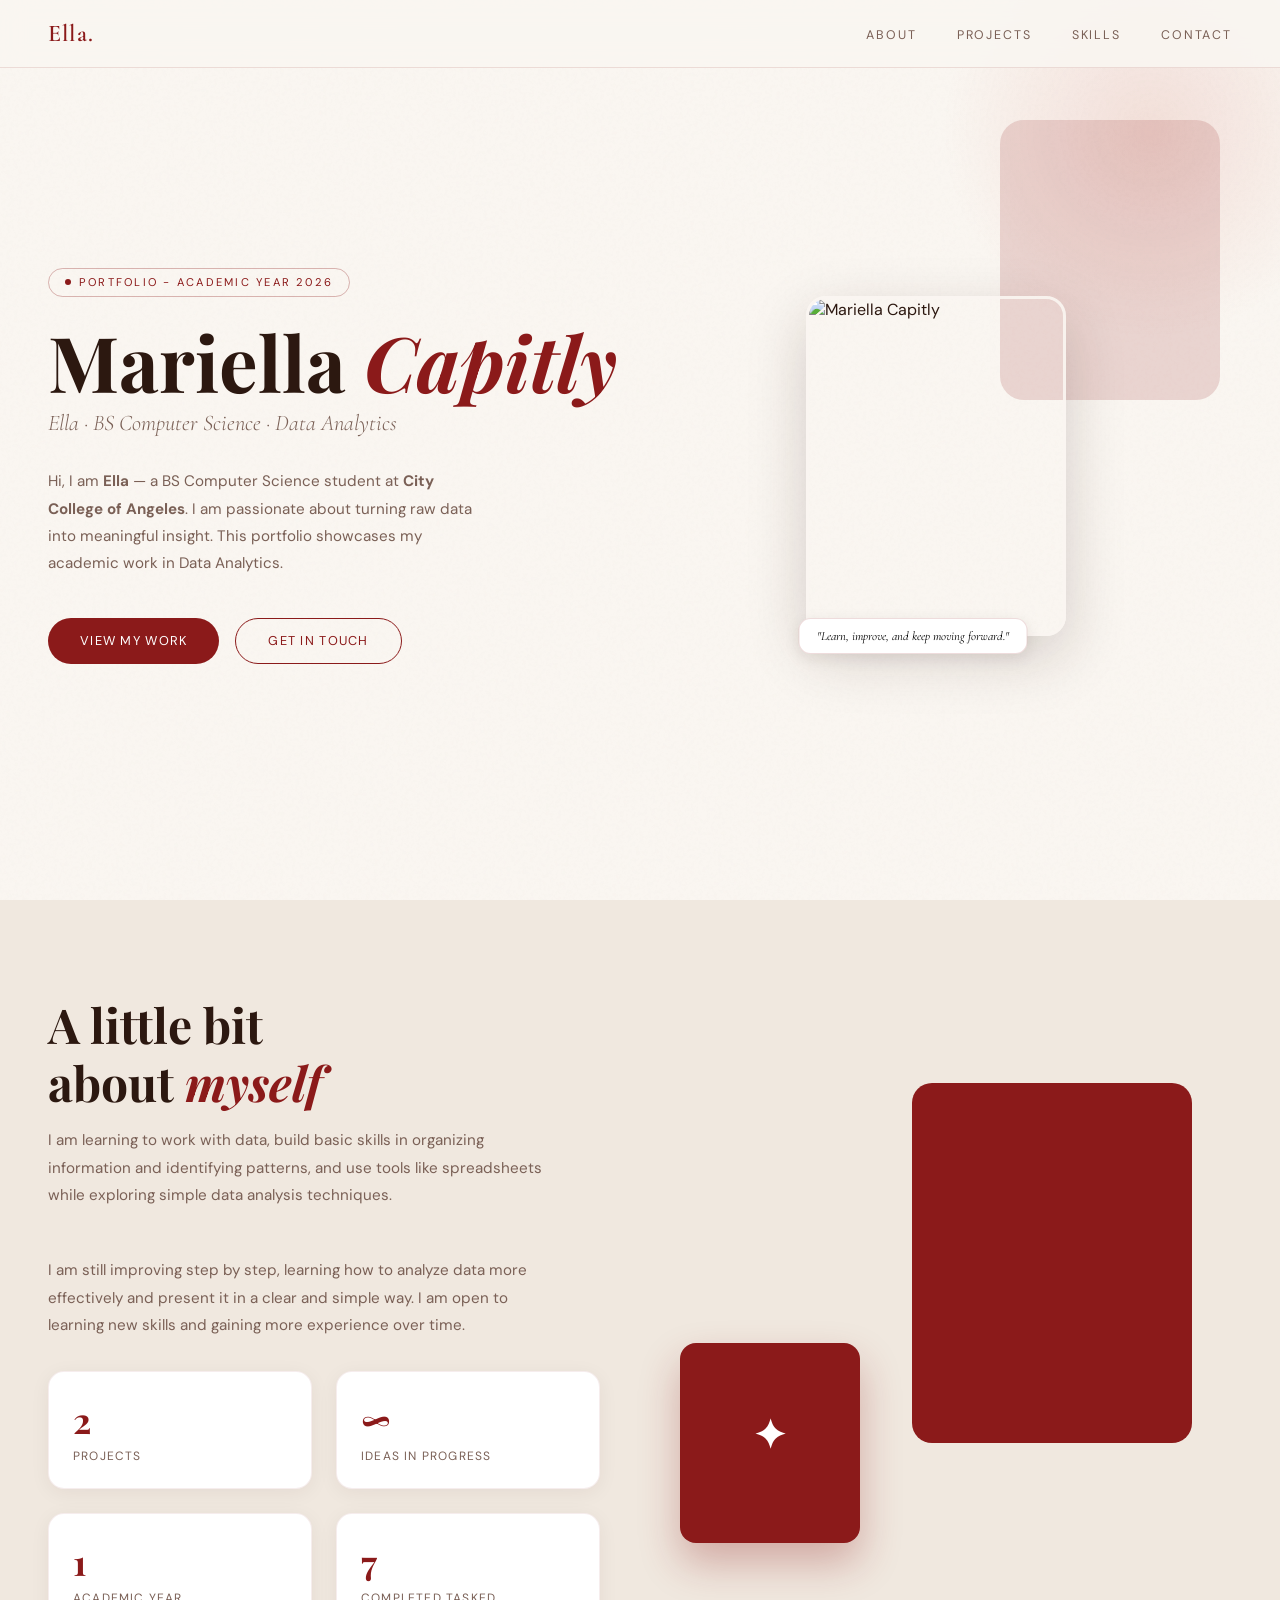
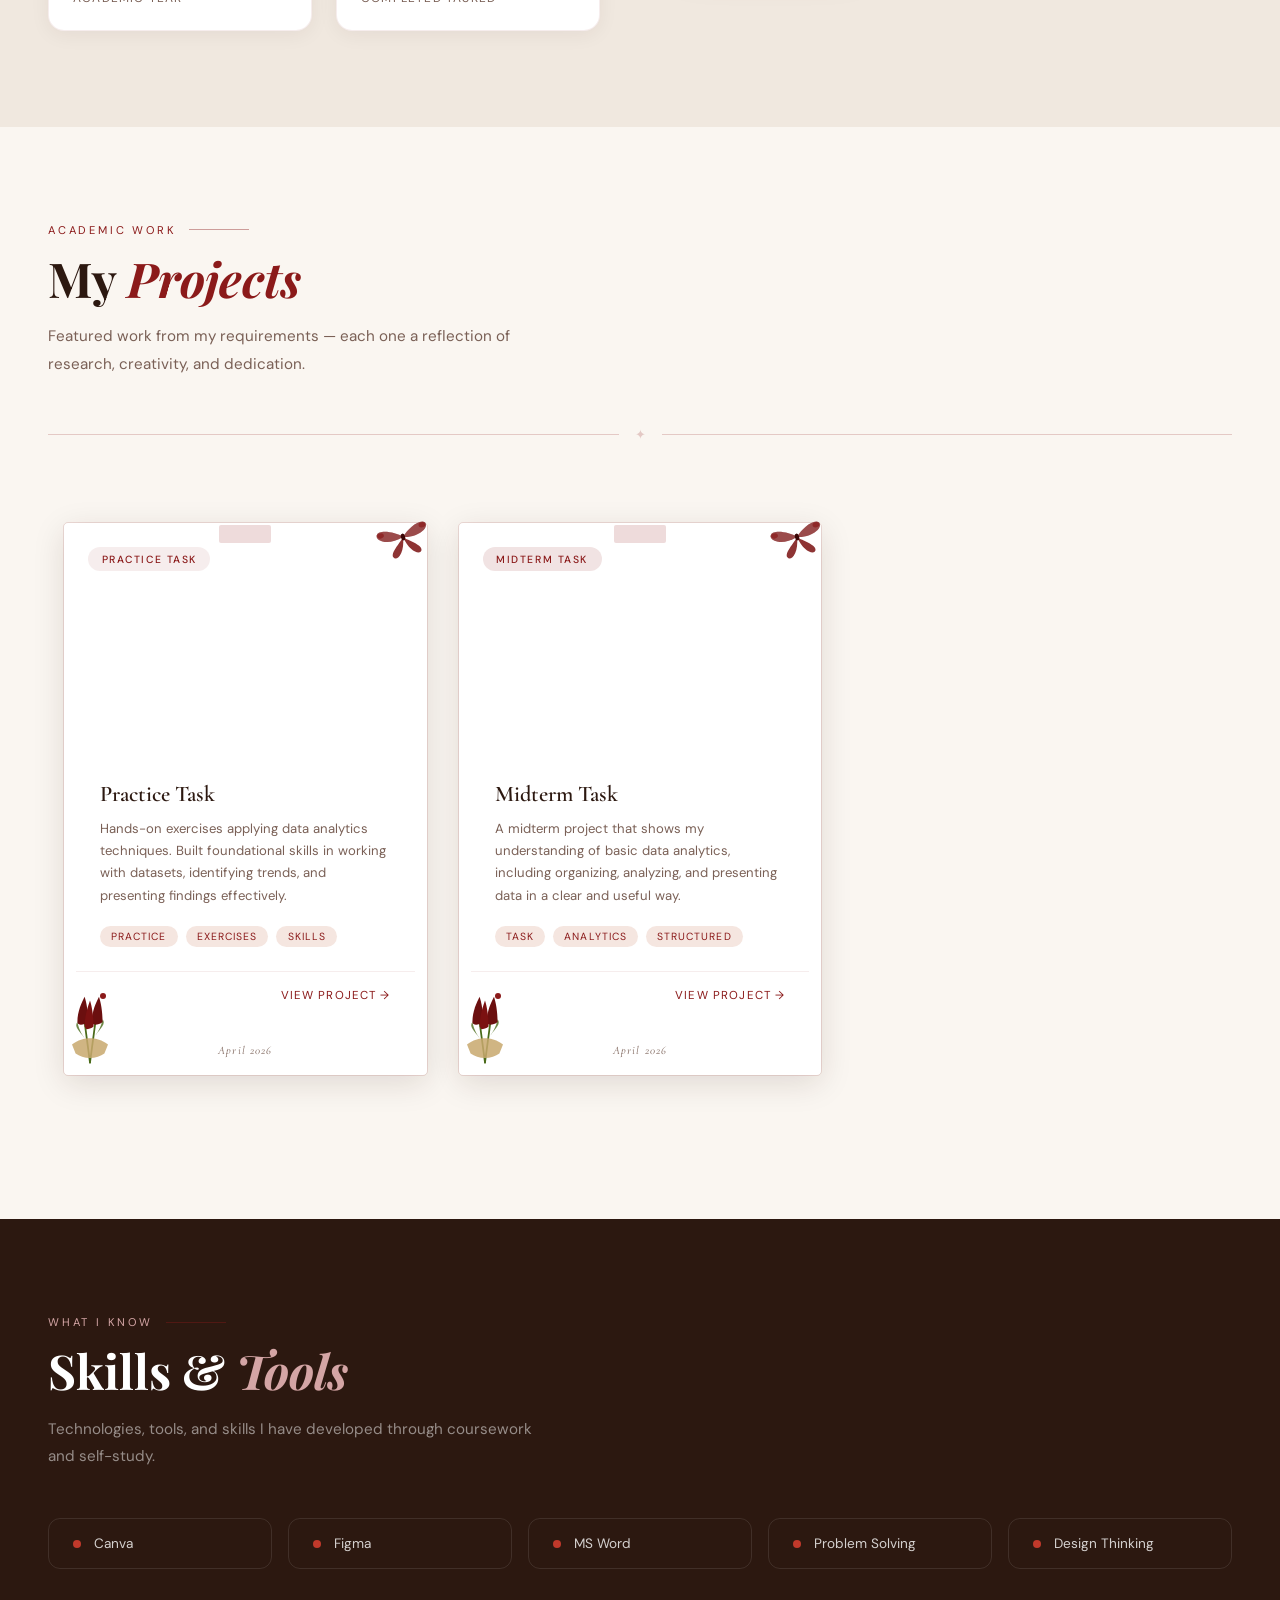
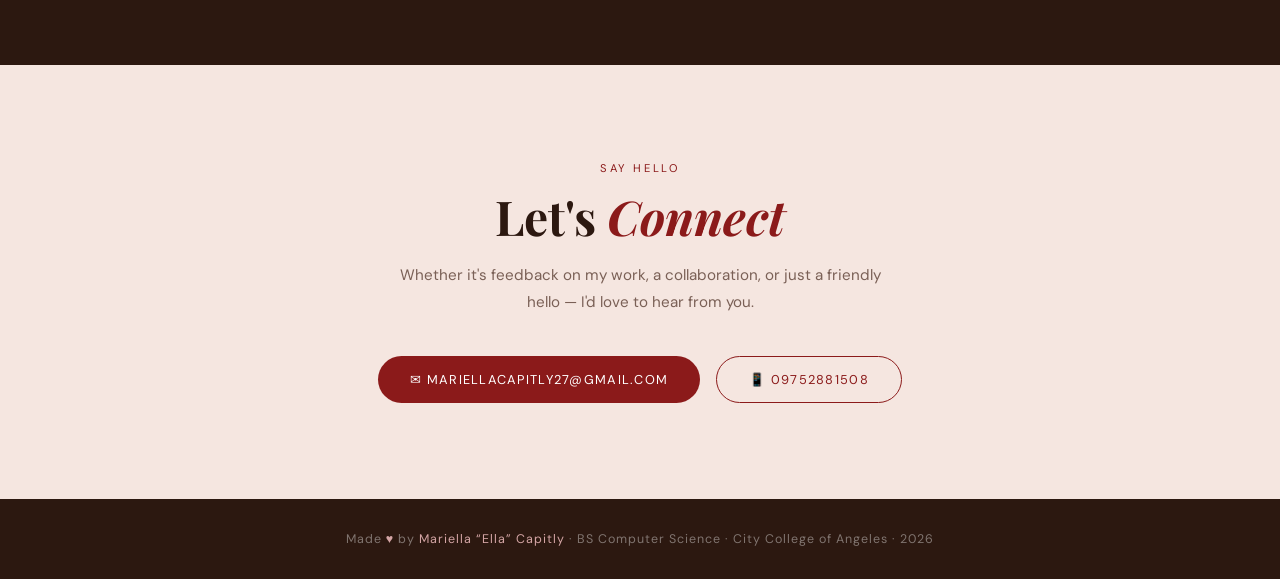
==== commit 627e054c: "PORTFOLIO FINAL hehe" ====
--- a/index.html
+++ b/index.html
@@ -211,7 +211,7 @@
         </div>
       </div>
       <div class="project-footer">
-        <div class="project-score"><div class="score-dot"></div> Practice Output</div>
+        <div class="project-score"><div class="score-dot"></div></div>
         <a href="practice.html" class="view-btn">View Project &rarr;</a>
       </div>
       <div class="polaroid-date">April 2026</div>
@@ -252,7 +252,7 @@
         background-repeat: no-repeat;
         position: relative;
       ">
-        <span class="project-badge badge-midterm" style="position:absolute;top:0.75rem;left:0.75rem;">Midterm</span>
+        <span class="project-badge badge-midterm" style="position:absolute;top:0.75rem;left:0.75rem;">Midterm Task</span>
       </div>
       <div class="project-body">
         <h3 class="project-title">Midterm Task</h3>
@@ -264,7 +264,7 @@
         </div>
       </div>
       <div class="project-footer">
-        <div class="project-score"><div class="score-dot"></div> Midterm Task</div>
+        <div class="project-score"><div class="score-dot"></div></div>
         <a href="midterm.html" class="view-btn">View Project &rarr;</a>
       </div>
       <div class="polaroid-date">April 2026</div>
--- a/style.css
+++ b/style.css
@@ -430,6 +430,7 @@
   right: 40px;
   background: #8B1A1A; /* ← MAKE IT RED */
   border-radius: 20px;
+
 }
 
 .about-card-small {
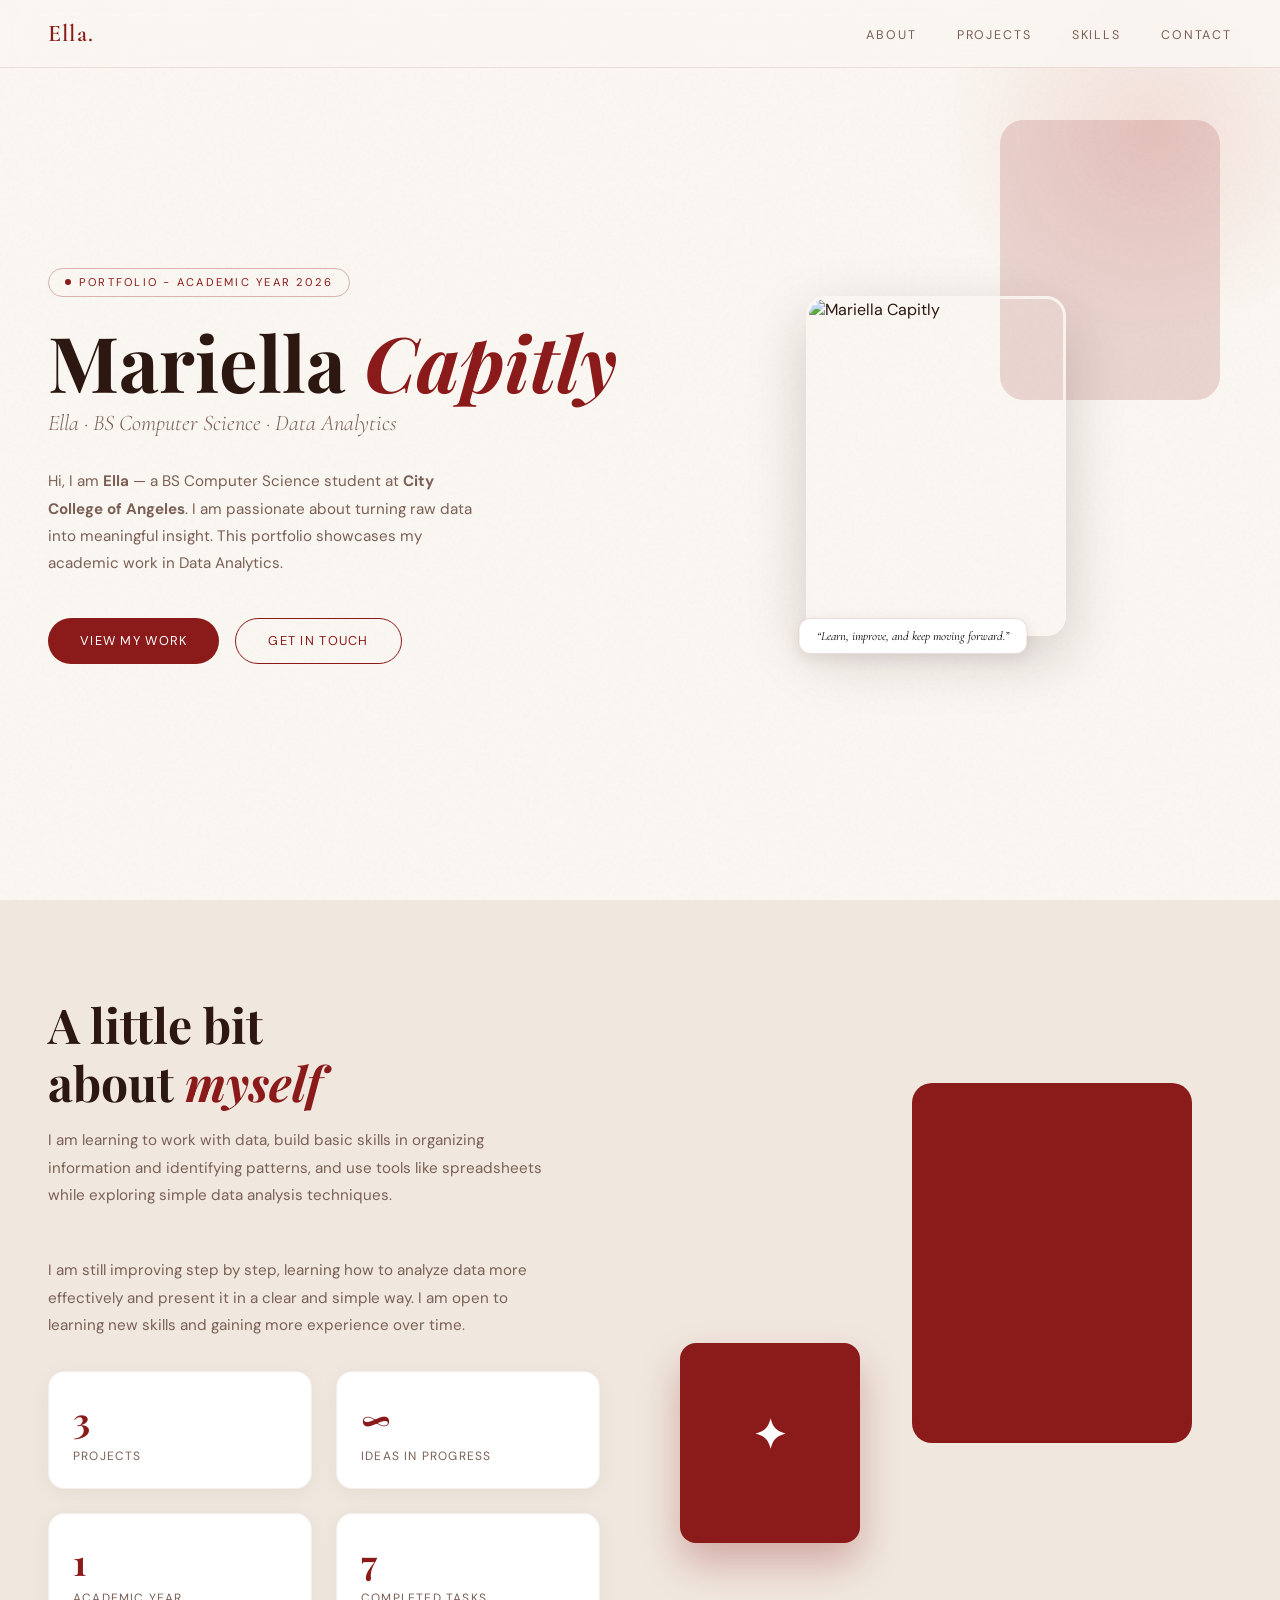
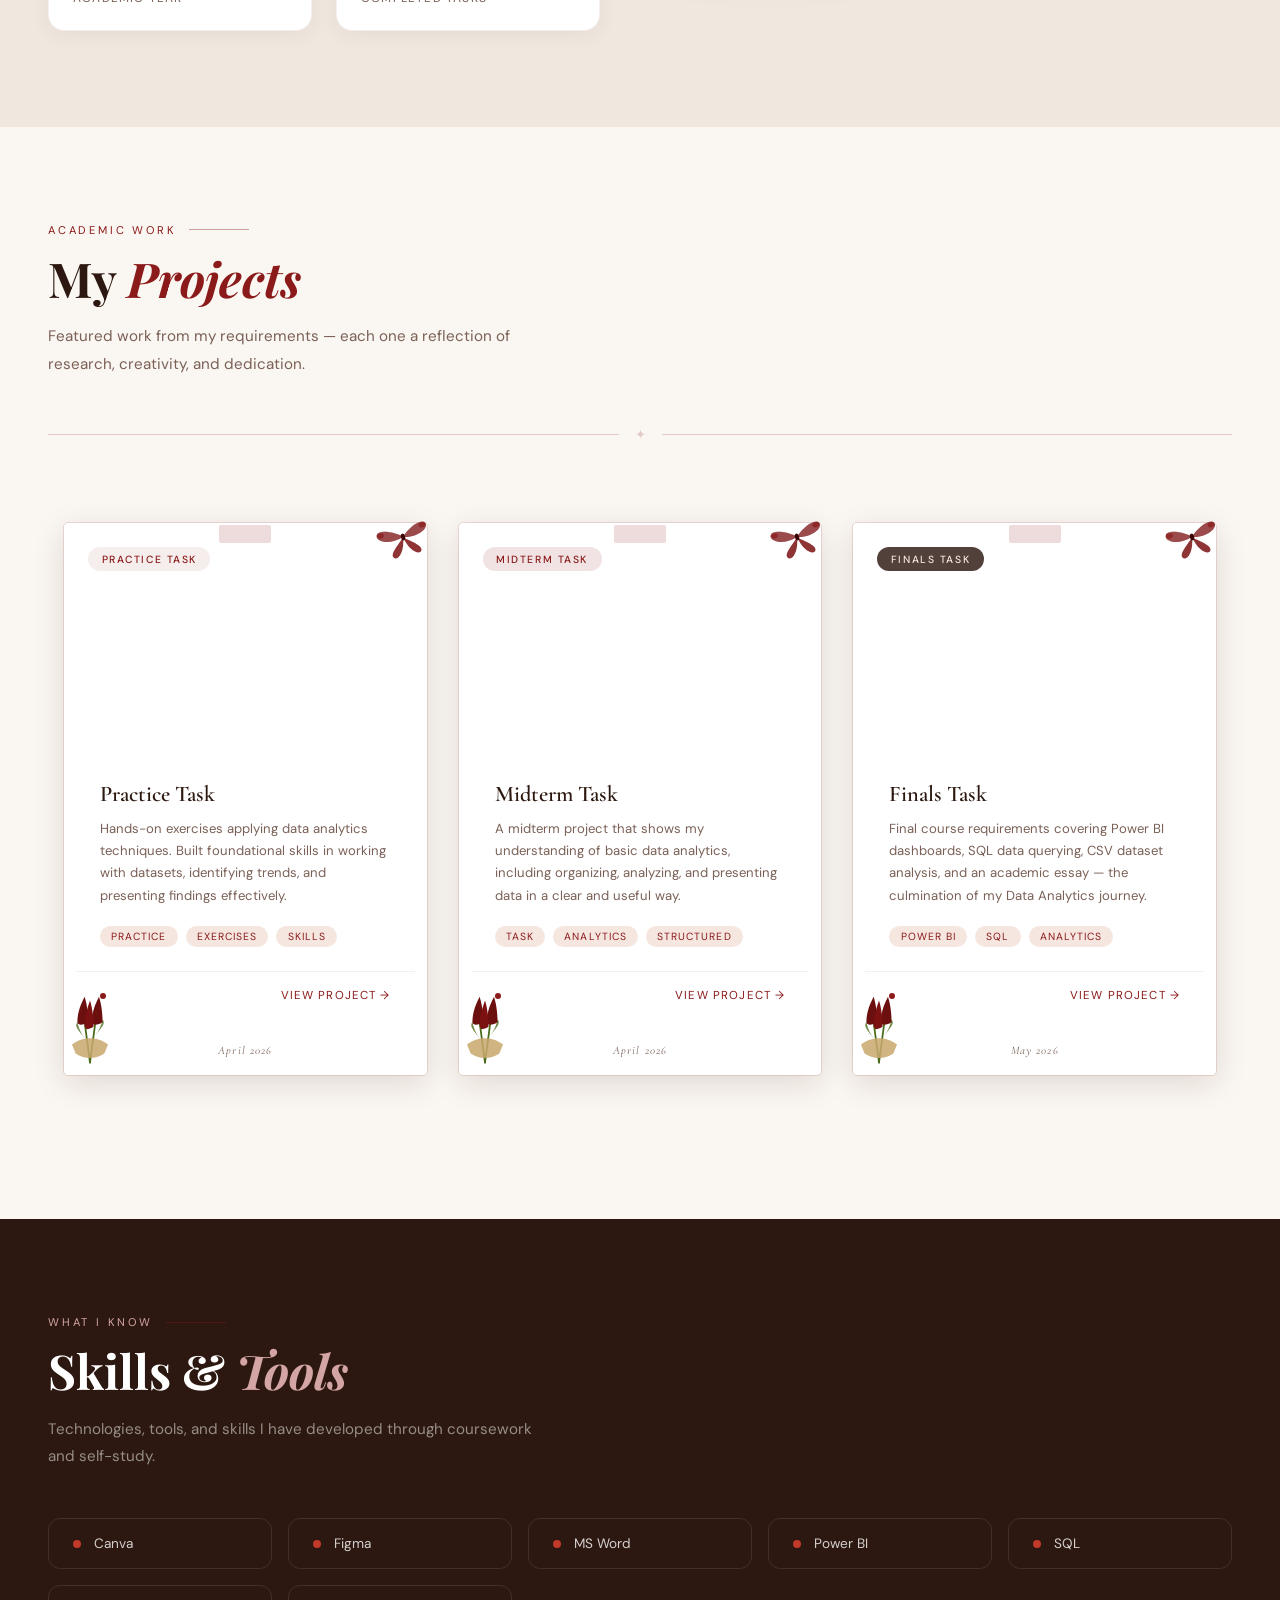
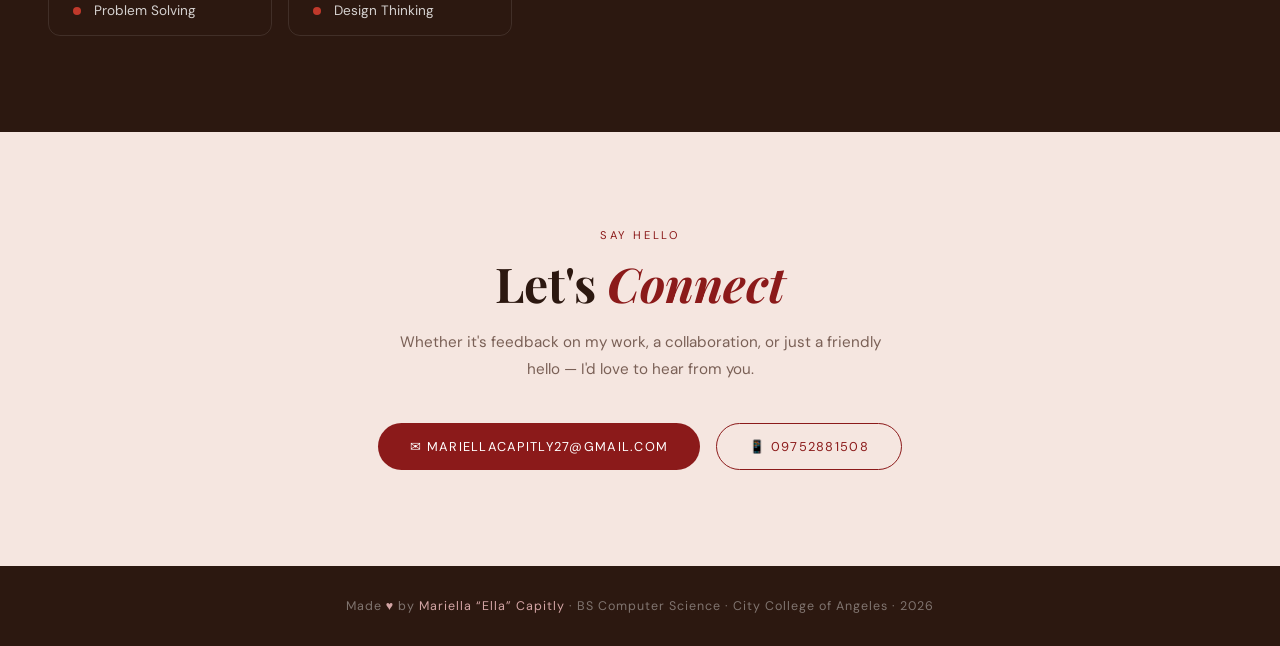
==== commit 5179aa81: "LATEST for latest" ====
--- a/index.html
+++ b/index.html
@@ -7,14 +7,12 @@
   <link href="https://fonts.googleapis.com/css2?family=Cormorant+Garamond:ital,wght@0,300;0,400;0,600;1,300;1,400&family=DM+Sans:wght@300;400;500&family=Playfair+Display:ital,wght@0,700;1,500&display=swap" rel="stylesheet">
   <link rel="stylesheet" href="style.css">
   <style>
-    /* ── Hero photo: single, tasteful size ── */
     .hero-right {
       display: flex;
       align-items: center;
       justify-content: center;
       position: relative;
     }
-
     .photo-single-wrap {
       position: relative;
       display: flex;
@@ -22,7 +20,6 @@
       justify-content: center;
       gap: 1.2rem;
     }
-
     .photo-single {
       width: 260px;
       height: 340px;
@@ -33,7 +30,6 @@
       flex-shrink: 0;
       position: relative;
     }
-
     .photo-single img {
       width: 100%;
       height: 100%;
@@ -41,15 +37,12 @@
       object-position: top center;
       display: block;
     }
-
-    /* Small stacked cards to the right for visual interest */
     .photo-side-stack {
       display: flex;
       flex-direction: column;
       gap: 0.8rem;
       margin-top: 1.5rem;
     }
-
     .photo-side-card {
       width: 110px;
       height: 78px;
@@ -58,7 +51,6 @@
       box-shadow: 0 8px 24px rgba(44,24,16,0.13);
       border: 2px solid rgba(250,246,241,0.85);
     }
-
     .photo-side-card img {
       width: 100%;
       height: 100%;
@@ -66,7 +58,6 @@
       object-position: top center;
       display: block;
     }
-
     .floating-tag {
       position: absolute;
       bottom: -18px;
@@ -84,10 +75,9 @@
       box-shadow: 0 4px 16px rgba(44,24,16,0.09);
       z-index: 5;
     }
-
-    /* Hide old photo-card classes if style.css defines them */
     .photo-card-main, .photo-card-2, .photo-card-3, .ribbon { display: none !important; }
-
+    /* Finals badge color */
+    .badge-finals { background: rgba(44,24,16,0.82) !important; color: #F5E6E0 !important; }
     @media(max-width: 768px) {
       .photo-single { width: 200px; height: 260px; }
       .photo-side-stack { display: none; }
@@ -123,11 +113,10 @@
 
   <div class="hero-right fade-in">
     <div class="photo-single-wrap">
-      <!-- Single main profile photo -->
       <div class="photo-single">
         <img src="https://raw.githubusercontent.com/mariellacapitly/PORTFOLIO/development/projects/IMAGES/PROFILE.JPG" alt="Mariella Capitly">
       </div>
-     <div class="floating-tag" style="color: black;"> "Learn, improve, and keep moving forward."
+      <div class="floating-tag" style="color: black;">&ldquo;Learn, improve, and keep moving forward.&rdquo;</div>
     </div>
   </div>
 </section>
@@ -138,15 +127,14 @@
     <p class="section-desc">I am learning to work with data, build basic skills in organizing information and identifying patterns, and use tools like spreadsheets while exploring simple data analysis techniques.</p>
     <p class="section-desc" style="margin-bottom:0;">I am still improving step by step, learning how to analyze data more effectively and present it in a clear and simple way. I am open to learning new skills and gaining more experience over time.</p>
     <div class="about-stats">
-      <div class="stat-card"><div class="stat-number">2</div><div class="stat-label">Projects</div></div>
+      <div class="stat-card"><div class="stat-number">3</div><div class="stat-label">Projects</div></div>
       <div class="stat-card"><div class="stat-number">&#8734;</div><div class="stat-label">Ideas in Progress</div></div>
       <div class="stat-card"><div class="stat-number">1</div><div class="stat-label">Academic Year</div></div>
-      <div class="stat-card"><div class="stat-number">7</div><div class="stat-label">Completed Tasked</div></div>
+      <div class="stat-card"><div class="stat-number">7</div><div class="stat-label">Completed Tasks</div></div>
     </div>
   </div>
   <div class="about-image-area fade-in">
-    <div class="about-card-big">
-    </div>
+    <div class="about-card-big"></div>
     <div class="about-card-small">
       <div class="big-text">&#10022;</div>
       <div class="big-text" style="font-size:1.1rem;margin-top:0.5rem;font-family:Cormorant Garamond,serif;font-style:italic;"></div>
@@ -190,8 +178,6 @@
         <path d="M34 55 C34 43 38 32 40 26 C42 32 44 43 44 55 C42 57 38 58 36 58Z" fill="#7B1111"/>
         <path d="M20 75 C26 70 34 68 40 68 C46 68 54 70 60 75 L56 85 C52 88 46 90 40 90 C34 90 28 88 24 85Z" fill="#C8A96E" opacity="0.85"/>
       </svg>
-
-      <!-- PRACTICE CARD: DATA.jpg background -->
       <div class="project-thumb" style="
         background-image: url('https://raw.githubusercontent.com/mariellacapitly/PORTFOLIO/development/projects/IMAGES/DATA.jpg');
         background-size: cover;
@@ -243,8 +229,6 @@
         <path d="M34 55 C34 43 38 32 40 26 C42 32 44 43 44 55 C42 57 38 58 36 58Z" fill="#7B1111"/>
         <path d="M20 75 C26 70 34 68 40 68 C46 68 54 70 60 75 L56 85 C52 88 46 90 40 90 C34 90 28 88 24 85Z" fill="#C8A96E" opacity="0.85"/>
       </svg>
-
-      <!-- MIDTERM CARD: DATA.jpg background -->
       <div class="project-thumb" style="
         background-image: url('https://raw.githubusercontent.com/mariellacapitly/PORTFOLIO/development/projects/IMAGES/DATA.jpg');
         background-size: cover;
@@ -270,6 +254,57 @@
       <div class="polaroid-date">April 2026</div>
     </div>
 
+    <!-- FINALS TASK CARD -->
+    <div class="project-card fade-in">
+      <div class="tape"></div>
+      <svg class="butterfly" viewBox="0 0 70 60" fill="none" xmlns="http://www.w3.org/2000/svg">
+        <path d="M35 30 C28 22 10 14 6 20 C2 26 16 36 35 30Z" fill="#6B0F0F" opacity="0.9"/>
+        <path d="M35 30 C28 22 10 14 6 20 C2 26 16 36 35 30Z" fill="#E8A0A0" opacity="0.3"/>
+        <ellipse cx="10" cy="22" rx="4" ry="3" fill="#8B1A1A" opacity="0.7"/>
+        <path d="M35 30 C42 22 60 14 64 20 C68 26 54 36 35 30Z" fill="#6B0F0F" opacity="0.9"/>
+        <path d="M35 30 C42 22 60 14 64 20 C68 26 54 36 35 30Z" fill="#E8A0A0" opacity="0.3"/>
+        <ellipse cx="60" cy="22" rx="4" ry="3" fill="#8B1A1A" opacity="0.7"/>
+        <path d="M35 30 C30 36 16 44 18 50 C20 56 32 50 35 30Z" fill="#7B1111" opacity="0.85"/>
+        <path d="M35 30 C40 36 54 44 52 50 C50 56 38 50 35 30Z" fill="#7B1111" opacity="0.85"/>
+        <ellipse cx="35" cy="30" rx="2.5" ry="4" fill="#3A0606"/>
+        <path d="M34 27 C32 24 30 22" stroke="#3A0606" stroke-width="1" stroke-linecap="round" fill="none"/>
+        <path d="M36 27 C38 24 40 22" stroke="#3A0606" stroke-width="1" stroke-linecap="round" fill="none"/>
+      </svg>
+      <svg class="bouquet" viewBox="0 0 80 100" fill="none" xmlns="http://www.w3.org/2000/svg">
+        <path d="M40 95 C38 80 36 65 34 50" stroke="#4A6B1A" stroke-width="2" stroke-linecap="round" fill="none"/>
+        <path d="M40 95 C42 80 44 65 46 50" stroke="#4A6B1A" stroke-width="2" stroke-linecap="round" fill="none"/>
+        <path d="M34 68 C28 60 22 55 26 50 C28 60 32 65 34 68Z" fill="#4A6B1A" opacity="0.8"/>
+        <path d="M46 65 C52 57 58 52 54 47 C52 57 48 62 46 65Z" fill="#4A6B1A" opacity="0.8"/>
+        <path d="M26 50 C26 38 31 28 34 22 C36 28 38 38 38 50 C36 52 32 53 30 53 C28 53 26 52 26 50Z" fill="#6B0F0F"/>
+        <path d="M42 50 C42 38 47 28 50 22 C52 28 54 38 54 50 C52 52 48 53 46 53 C44 53 42 52 42 50Z" fill="#6B0F0F"/>
+        <path d="M34 55 C34 43 38 32 40 26 C42 32 44 43 44 55 C42 57 38 58 36 58Z" fill="#7B1111"/>
+        <path d="M20 75 C26 70 34 68 40 68 C46 68 54 70 60 75 L56 85 C52 88 46 90 40 90 C34 90 28 88 24 85Z" fill="#C8A96E" opacity="0.85"/>
+      </svg>
+      <div class="project-thumb" style="
+        background-image: url('https://raw.githubusercontent.com/mariellacapitly/PORTFOLIO/development/projects/IMAGES/DATA.jpg');
+        background-size: cover;
+        background-position: center;
+        background-repeat: no-repeat;
+        position: relative;
+      ">
+        <span class="project-badge badge-finals" style="position:absolute;top:0.75rem;left:0.75rem;">Finals Task</span>
+      </div>
+      <div class="project-body">
+        <h3 class="project-title">Finals Task</h3>
+        <p class="project-desc">Final course requirements covering Power BI dashboards, SQL data querying, CSV dataset analysis, and an academic essay &mdash; the culmination of my Data Analytics journey.</p>
+        <div class="project-tags">
+          <span class="tag">Power BI</span>
+          <span class="tag">SQL</span>
+          <span class="tag">Analytics</span>
+        </div>
+      </div>
+      <div class="project-footer">
+        <div class="project-score"><div class="score-dot"></div></div>
+        <a href="finals.html" class="view-btn">View Project &rarr;</a>
+      </div>
+      <div class="polaroid-date">May 2026</div>
+    </div>
+
   </div>
 </section>
 
@@ -283,6 +318,8 @@
     <div class="skill-pill"><div class="skill-dot"></div><span class="skill-name">Canva</span></div>
     <div class="skill-pill"><div class="skill-dot"></div><span class="skill-name">Figma</span></div>
     <div class="skill-pill"><div class="skill-dot"></div><span class="skill-name">MS Word</span></div>
+    <div class="skill-pill"><div class="skill-dot"></div><span class="skill-name">Power BI</span></div>
+    <div class="skill-pill"><div class="skill-dot"></div><span class="skill-name">SQL</span></div>
     <div class="skill-pill"><div class="skill-dot"></div><span class="skill-name">Problem Solving</span></div>
     <div class="skill-pill"><div class="skill-dot"></div><span class="skill-name">Design Thinking</span></div>
   </div>
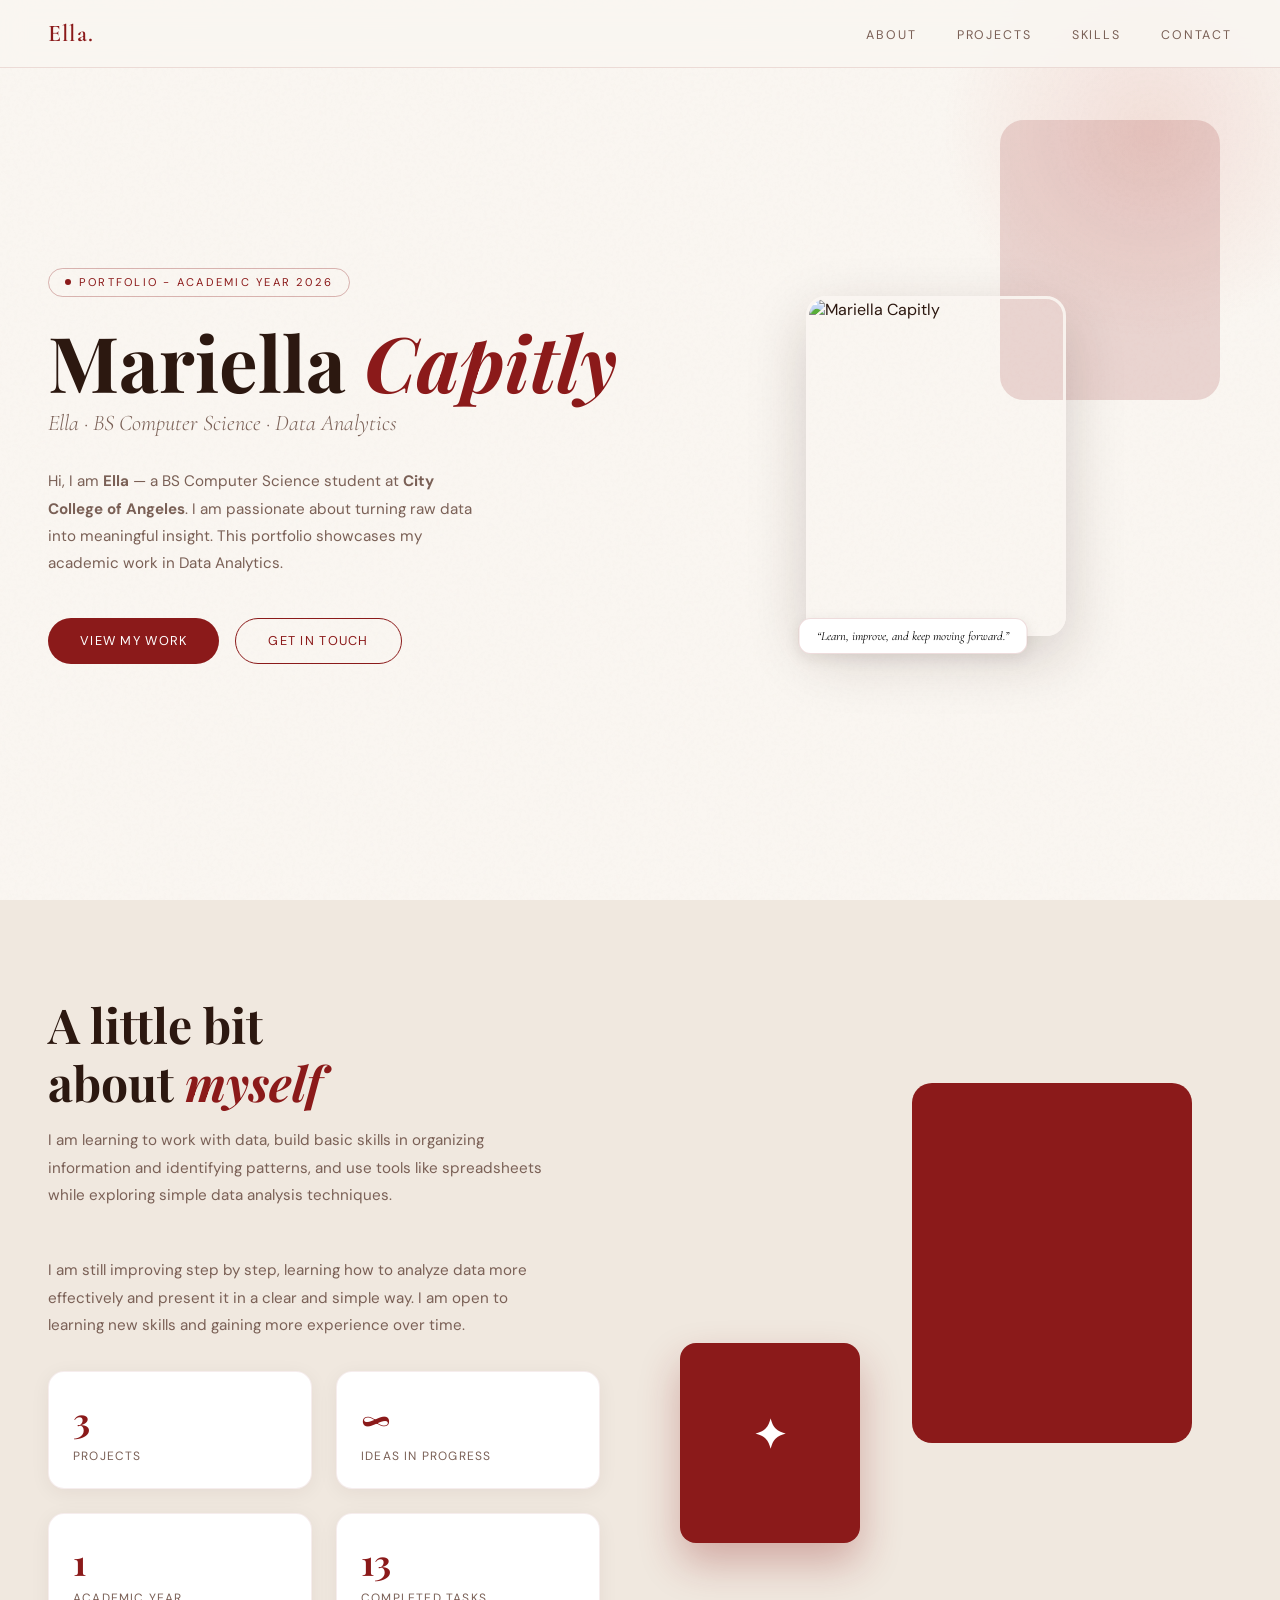
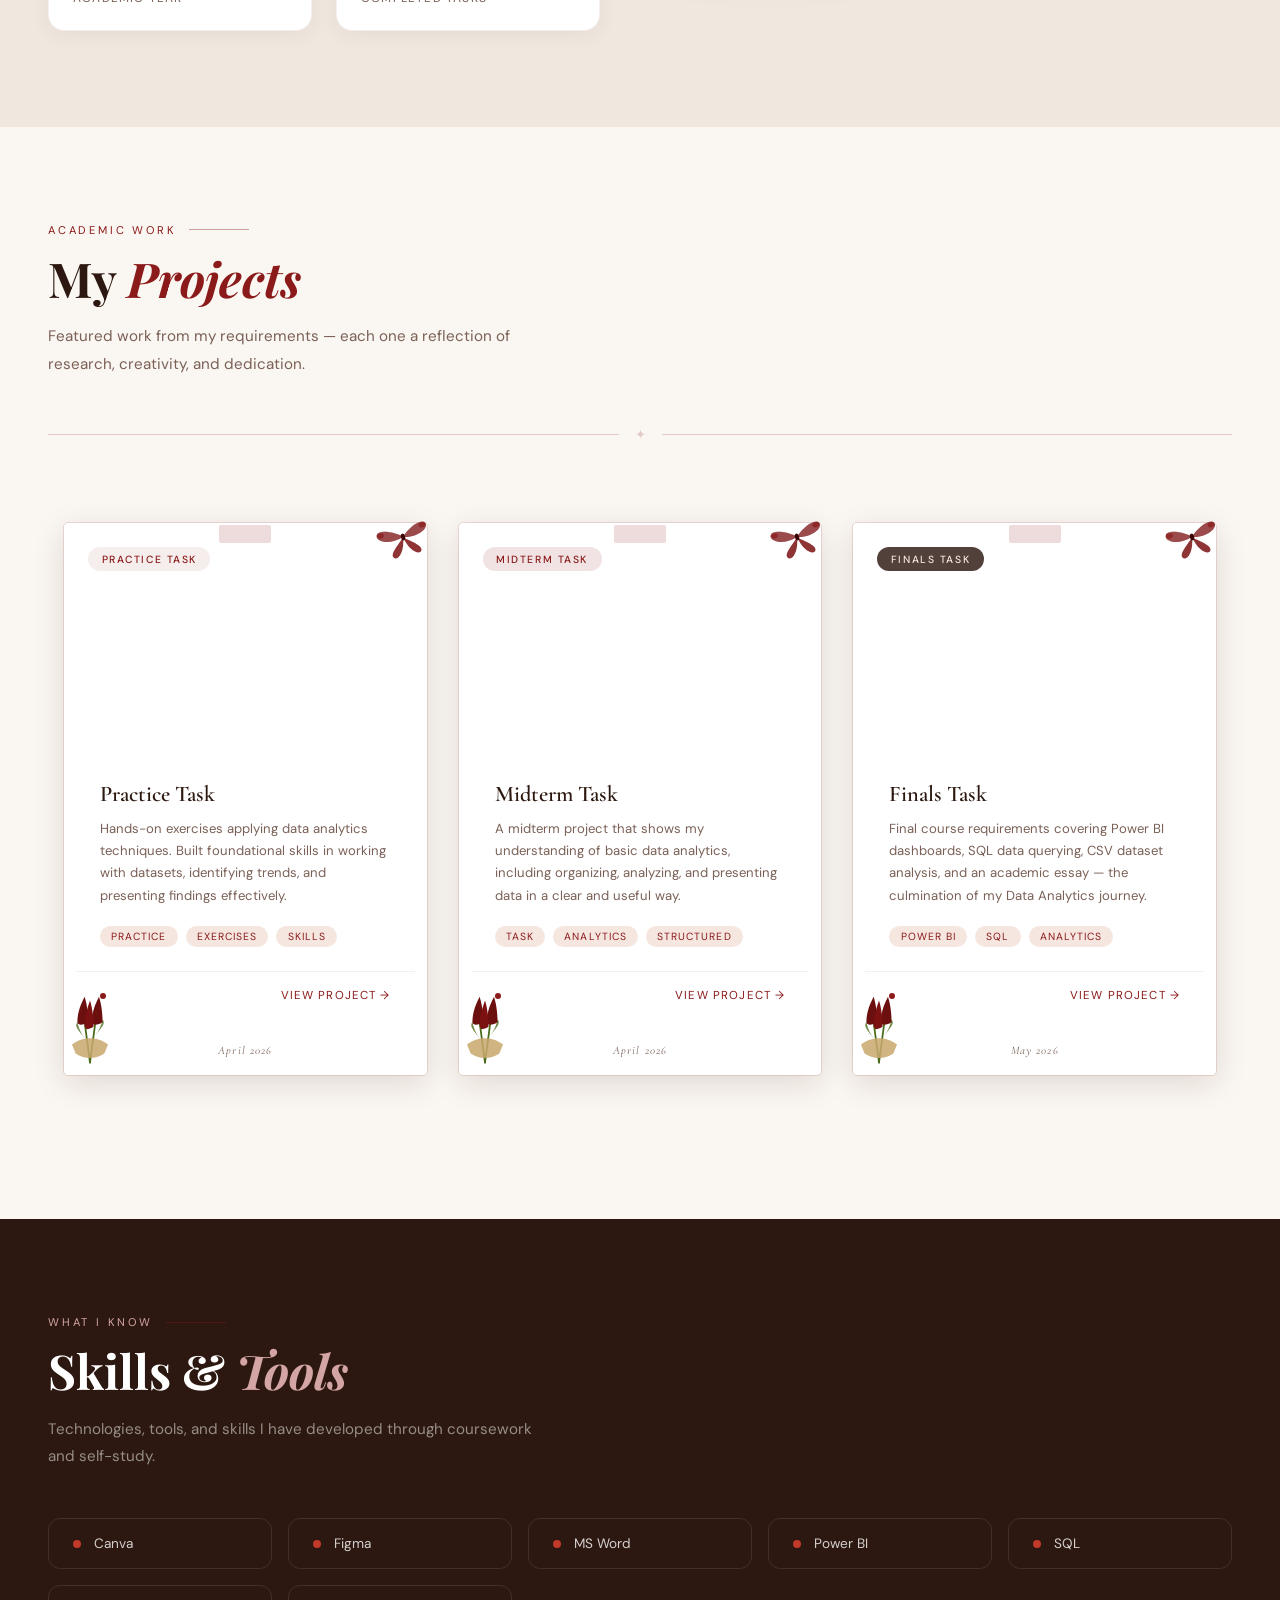
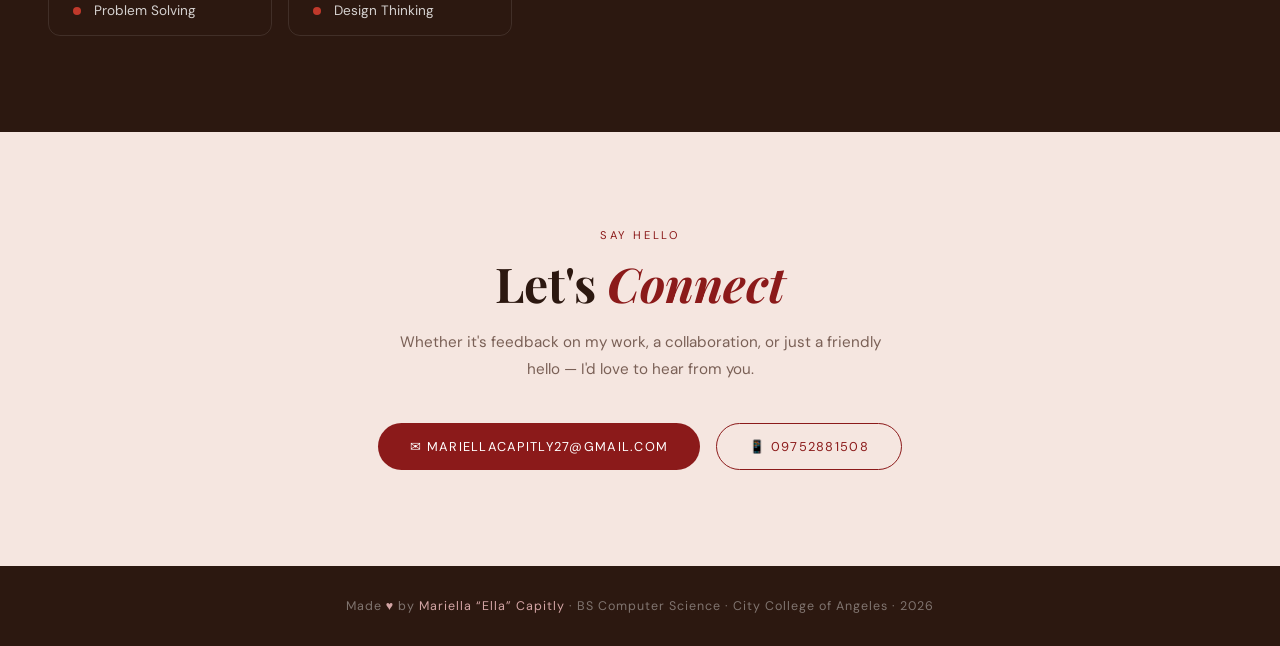
==== commit 09725295: "Update index.html" ====
--- a/index.html
+++ b/index.html
@@ -130,7 +130,7 @@
       <div class="stat-card"><div class="stat-number">3</div><div class="stat-label">Projects</div></div>
       <div class="stat-card"><div class="stat-number">&#8734;</div><div class="stat-label">Ideas in Progress</div></div>
       <div class="stat-card"><div class="stat-number">1</div><div class="stat-label">Academic Year</div></div>
-      <div class="stat-card"><div class="stat-number">7</div><div class="stat-label">Completed Tasks</div></div>
+      <div class="stat-card"><div class="stat-number">13</div><div class="stat-label">Completed Tasks</div></div>
     </div>
   </div>
   <div class="about-image-area fade-in">
